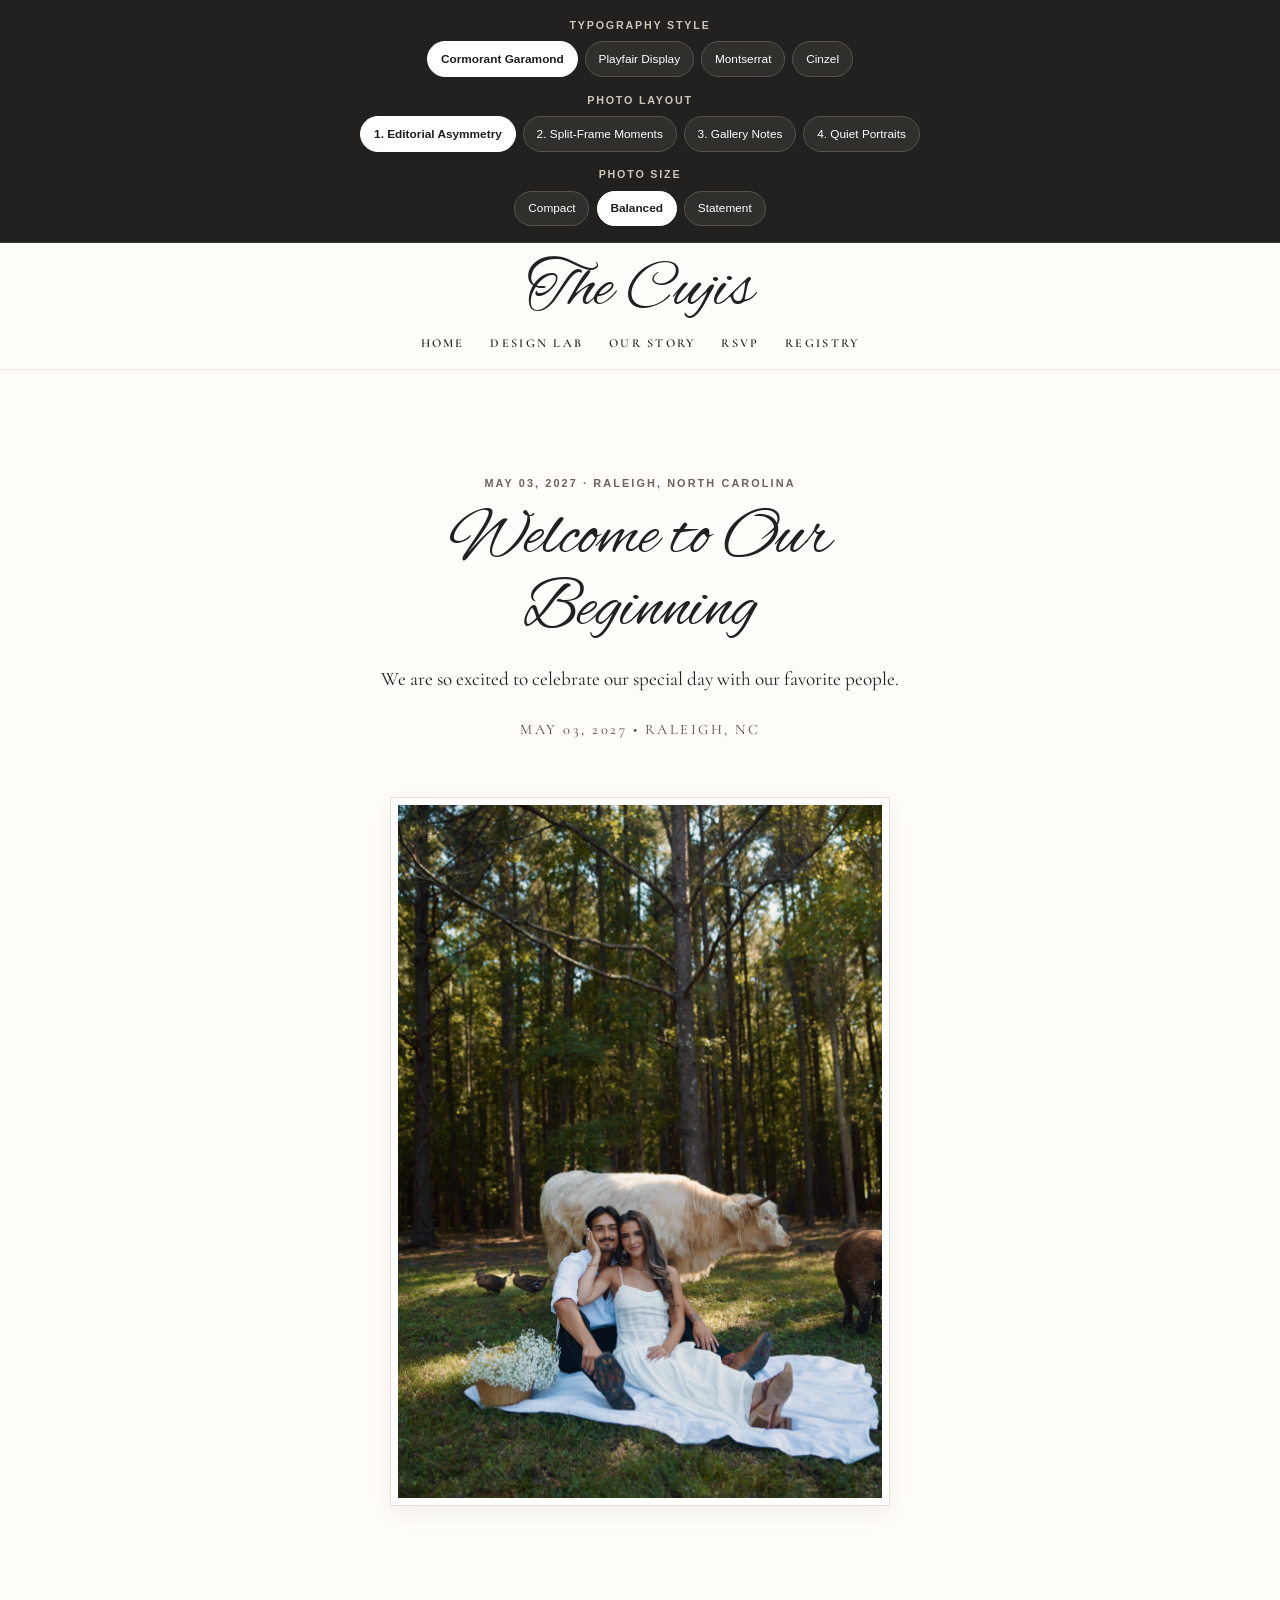
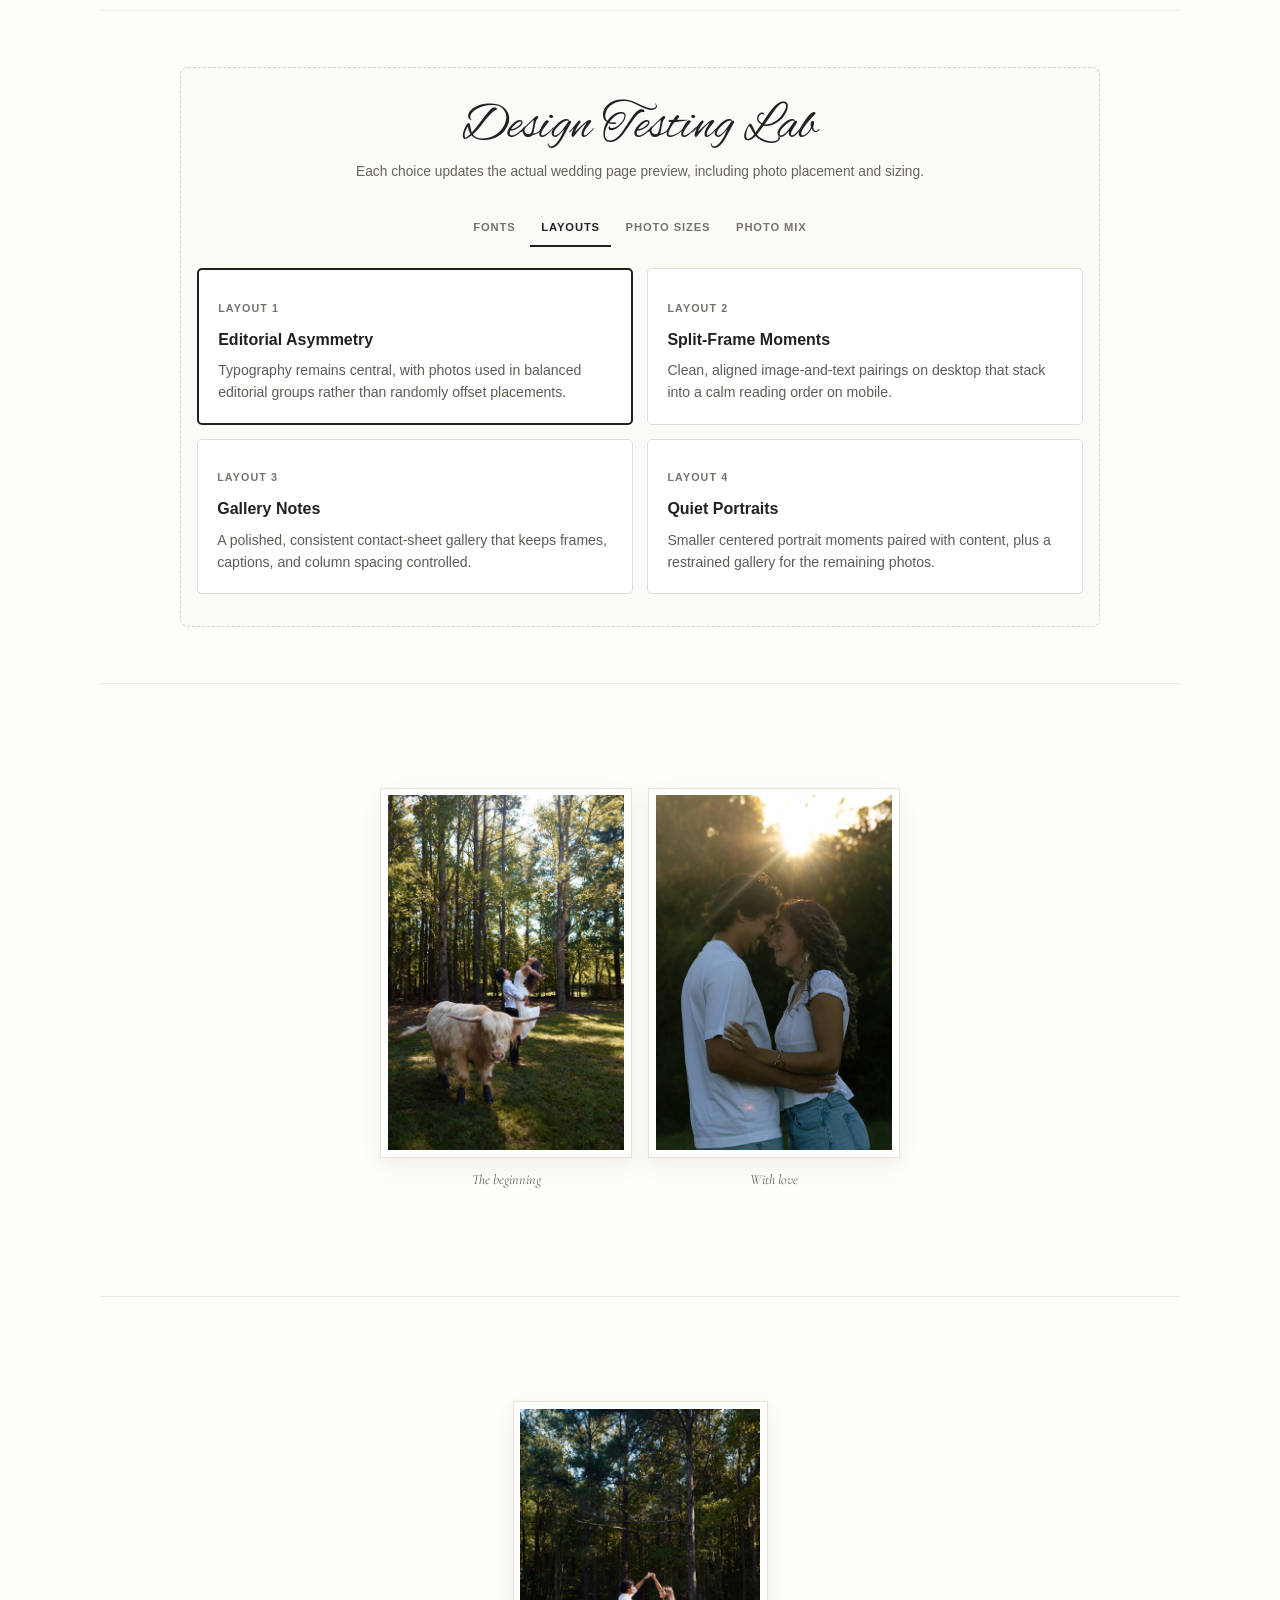
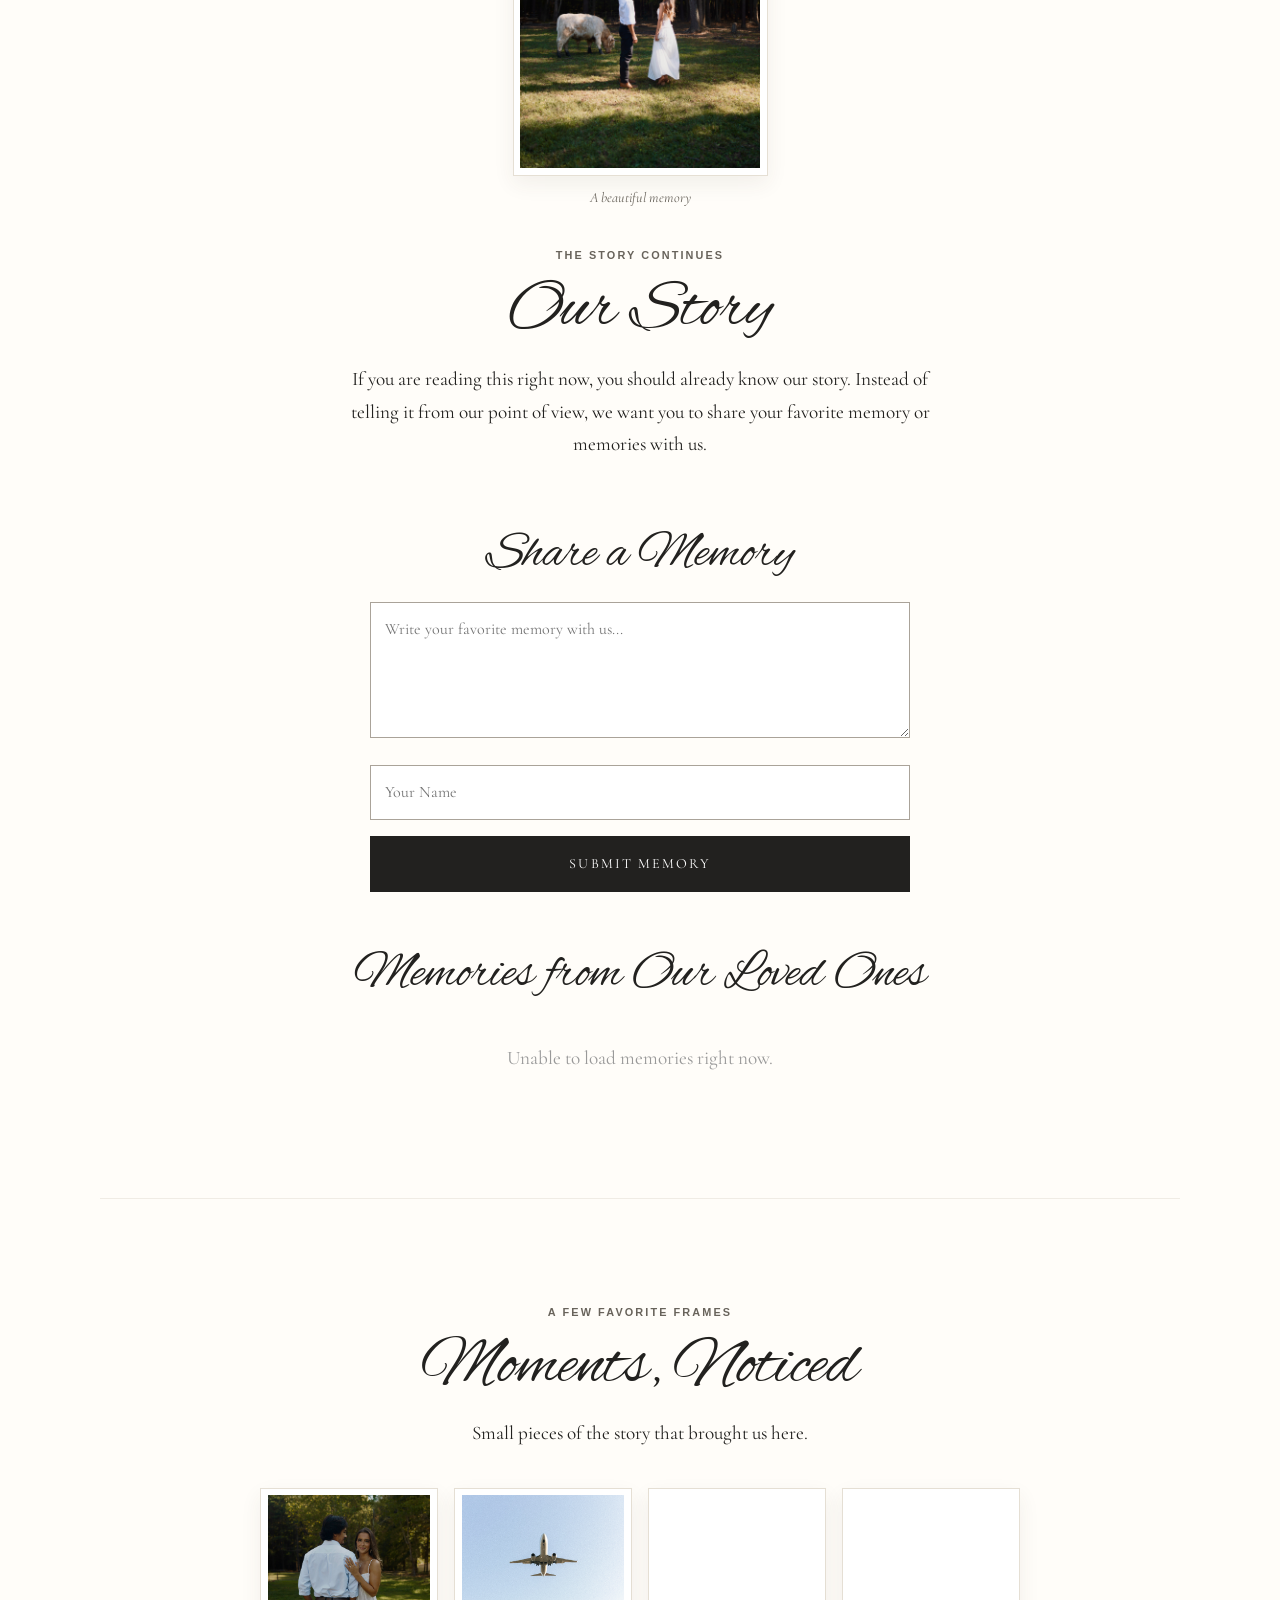
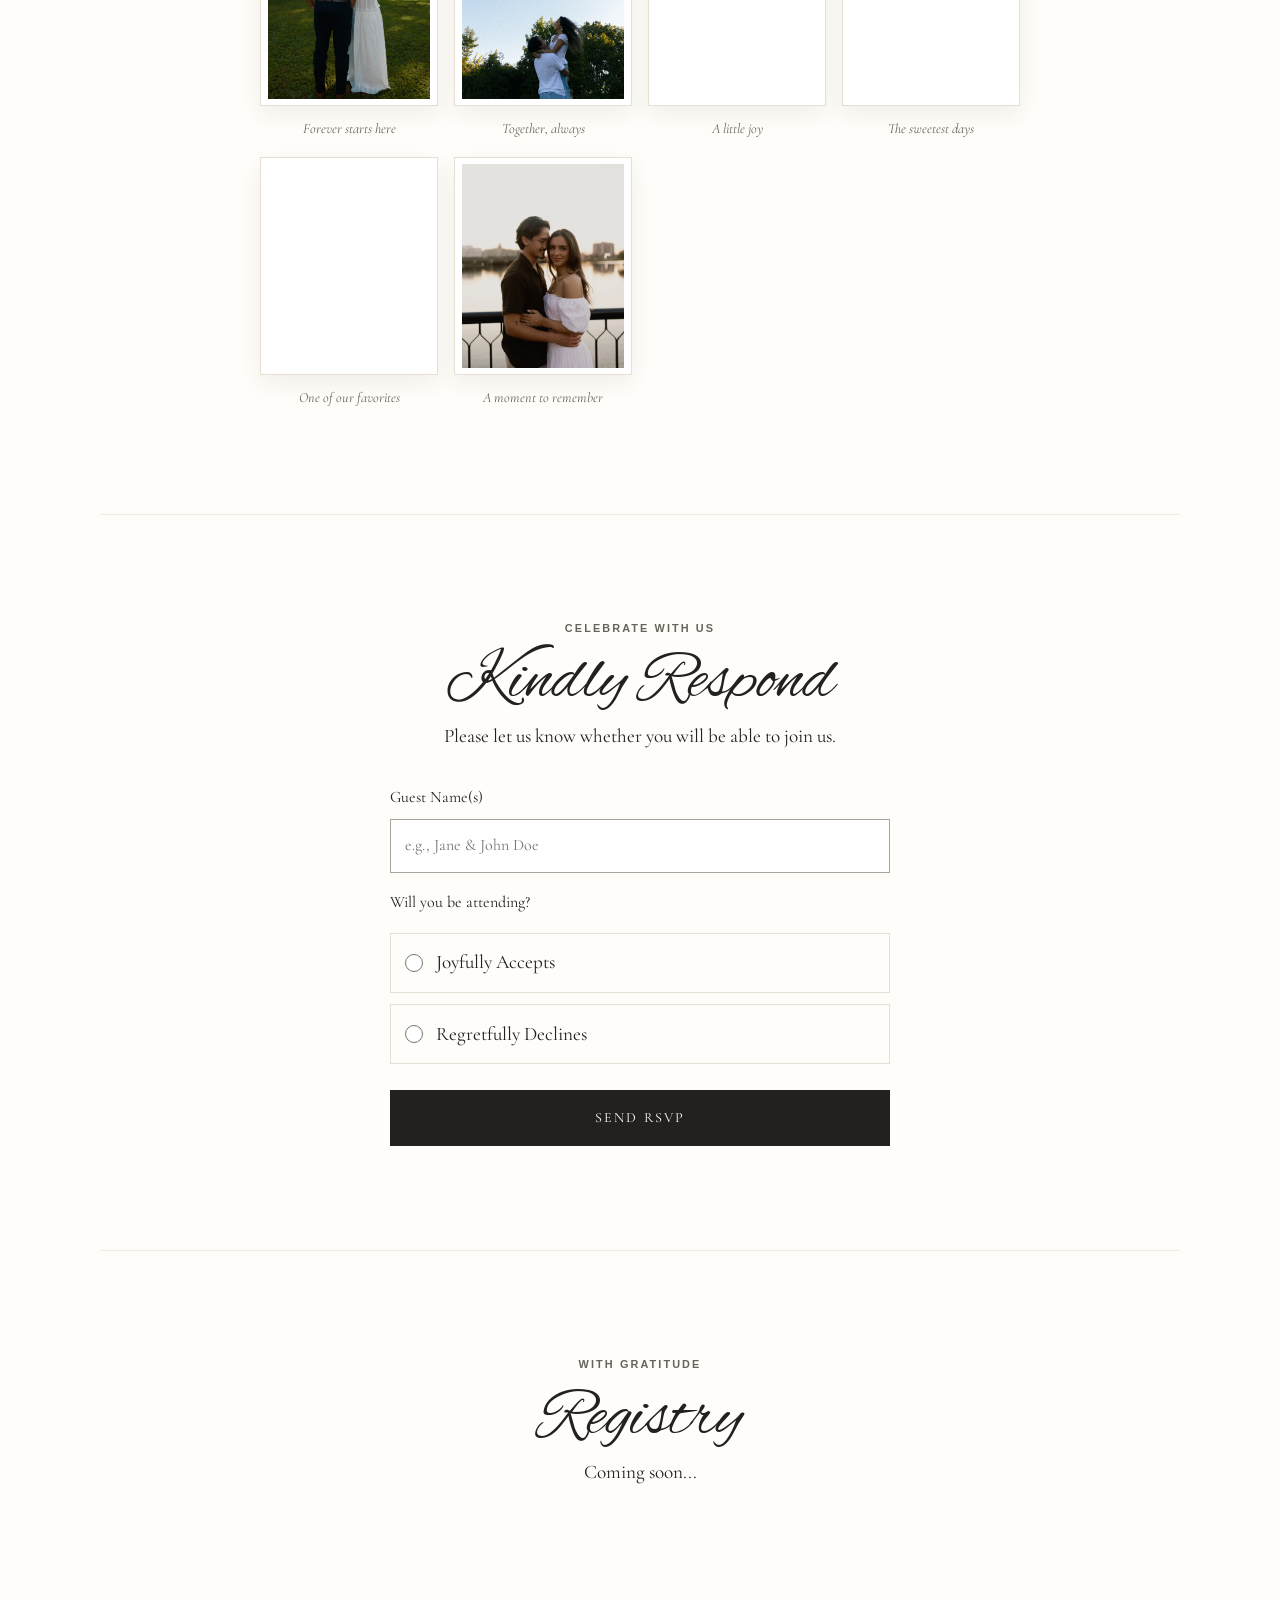
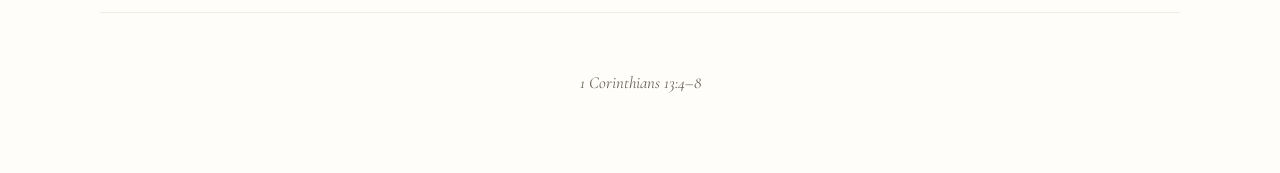
==== index.html @ 6bc88175 "Refactor styles and improve photo rendering logic Updated various CSS styles and HTML structure for " ====
<!DOCTYPE html>
<html lang="en">
<head>
    <meta charset="UTF-8">
    <meta name="viewport" content="width=device-width, initial-scale=1.0">
    <title>The Cujis | Our Wedding</title>

    <link rel="preconnect" href="https://fonts.googleapis.com">
    <link rel="preconnect" href="https://fonts.gstatic.com" crossorigin>
    <link href="https://fonts.googleapis.com/css2?family=Alex+Brush&family=Cinzel:wght@400;600&family=Cormorant+Garamond:ital,wght@0,300;0,400;0,600;1,400&family=Montserrat:wght@300;400;500&family=Playfair+Display:ital,wght@0,400;0,600;1,400&display=swap" rel="stylesheet">

    <style>
        /* =========================================
           RESET / GLOBAL VARIABLES
           ========================================= */
        *, *::before, *::after {
            box-sizing: border-box;
        }

        html {
            scroll-behavior: smooth;
            -webkit-text-size-adjust: 100%;
        }

        :root {
            --script-font: "Alex Brush", cursive;
            --body-font: "Cormorant Garamond", serif;
            --base-font-size: 1.2rem;
            --nav-letter-spacing: 2.3px;

            --paper: #fffdf9;
            --warm-white: #faf7f1;
            --ink: #22211f;
            --muted-ink: #68635b;
            --line: #e5dfd4;
            --soft-line: #f0ece5;

            /* Balanced photo size */
            --hero-width: 500px;
            --story-width: 255px;
            --interlude-width: 255px;
            --gallery-columns: 2;
        }

        body {
            margin: 0;
            color: var(--ink);
            background: var(--paper);
            font-family: var(--body-font);
            font-size: var(--base-font-size);
            line-height: 1.7;
            text-align: center;
            overflow-x: hidden;
            transition: font-family 0.2s ease;
        }

        img {
            display: block;
            max-width: 100%;
            height: auto;
        }

        button,
        input,
        textarea {
            font: inherit;
        }

        button {
            -webkit-tap-highlight-color: transparent;
        }

        h1, h2, h3 {
            margin: 0;
            color: var(--ink);
            font-family: var(--script-font);
            font-weight: 400;
            line-height: 1.06;
        }

        h1 {
            font-size: clamp(3.2rem, 10vw, 5.2rem);
        }

        h2 {
            font-size: clamp(2.8rem, 8vw, 4.25rem);
        }

        h3 {
            font-size: clamp(2.2rem, 6vw, 3.2rem);
        }

        p {
            margin: 0 0 1.2rem;
        }

        .eyebrow {
            margin-bottom: 0.65rem;
            color: var(--muted-ink);
            font-family: -apple-system, BlinkMacSystemFont, "Segoe UI", Roboto, sans-serif;
            font-size: 0.68rem;
            font-weight: 700;
            letter-spacing: 2.1px;
            text-transform: uppercase;
        }

        .date-highlight {
            margin-top: 1.35rem;
            color: #4d4942;
            font-size: 0.9rem;
            letter-spacing: 2.5px;
            text-transform: uppercase;
        }

        .site-shell {
            width: min(100%, 1120px);
            margin: 0 auto;
            padding: 0 1.25rem;
        }

        section {
            padding: 5rem 0;
            border-bottom: 1px solid var(--soft-line);
        }

        section.is-empty-section {
            display: none;
        }

        @media (min-width: 768px) {
            section {
                padding: 6.5rem 0;
            }
        }

        /* =========================================
           LIVE CONTROL BAR
           ========================================= */
        .preview-bar {
            padding: 1rem;
            color: #ffffff;
            background: #22211f;
            border-bottom: 1px solid #3a3833;
        }

        .preview-bar-row + .preview-bar-row {
            margin-top: 0.85rem;
        }

        .preview-bar-label {
            margin: 0 0 0.45rem;
            color: #cbc5bb;
            font-family: -apple-system, BlinkMacSystemFont, "Segoe UI", Roboto, sans-serif;
            font-size: 0.67rem;
            font-weight: 700;
            letter-spacing: 1.8px;
            text-transform: uppercase;
        }

        .switcher-buttons {
            display: flex;
            justify-content: center;
            flex-wrap: wrap;
            gap: 0.45rem;
        }

        .switcher-btn {
            padding: 0.42rem 0.8rem;
            color: #ffffff;
            background: #302f2b;
            border: 1px solid #57544e;
            border-radius: 999px;
            cursor: pointer;
            font-family: -apple-system, BlinkMacSystemFont, "Segoe UI", Roboto, sans-serif;
            font-size: 0.74rem;
            transition: background 0.2s ease, border-color 0.2s ease;
        }

        .switcher-btn:hover,
        .switcher-btn:focus-visible {
            background: #4c4841;
        }

        .switcher-btn.active {
            color: #1f1e1c;
            background: #ffffff;
            border-color: #ffffff;
            font-weight: 700;
        }

        /* =========================================
           HEADER / NAVIGATION
           ========================================= */
        header {
            position: sticky;
            top: 0;
            z-index: 20;
            padding: 0.85rem 1rem 0.75rem;
            background: rgba(255, 253, 249, 0.96);
            border-bottom: 1px solid var(--soft-line);
            backdrop-filter: blur(12px);
            -webkit-backdrop-filter: blur(12px);
        }

        header h1 {
            margin-bottom: 0.25rem;
            font-size: clamp(2.75rem, 7vw, 4.1rem);
        }

        nav {
            display: flex;
            justify-content: center;
            flex-wrap: wrap;
            gap: 0.25rem 1.1rem;
        }

        nav a {
            padding: 0.2rem 0.25rem;
            color: var(--ink);
            font-size: 0.76rem;
            font-weight: 600;
            letter-spacing: var(--nav-letter-spacing);
            text-decoration: none;
            text-transform: uppercase;
            transition: color 0.2s ease;
        }

        nav a:hover,
        nav a:focus-visible {
            color: #8b765a;
        }

        /* =========================================
           SHARED IMAGE STYLES
           ========================================= */
        .photo-slot.is-empty {
            display: none;
        }

        .photo-figure {
            margin: 0;
        }

        .photo-frame {
            padding: 0.42rem;
            background: #ffffff;
            border: 1px solid var(--line);
            box-shadow: 0 8px 20px rgba(66, 54, 36, 0.07);
        }

        /* Standalone images retain natural proportions. */
        .photo-frame img {
            width: 100%;
            height: auto;
        }

        .photo-caption {
            margin: 0.65rem 0 0;
            color: var(--muted-ink);
            font-size: 0.88rem;
            font-style: italic;
            text-align: center;
        }

        /* =========================================
           HOME
           ========================================= */
        .welcome-layout {
            display: grid;
            justify-items: center;
            gap: 2.25rem;
            max-width: 920px;
            margin: 0 auto;
        }

        .welcome-copy {
            max-width: 540px;
        }

        .welcome-copy h2 {
            margin-bottom: 1rem;
        }

        .home-photo-slot {
            width: min(100%, var(--hero-width));
        }

        /* =========================================
           PHOTO INTERLUDE
           ========================================= */
        .photo-interlude-grid {
            display: grid;
            grid-template-columns: repeat(2, minmax(0, 1fr));
            align-items: start;
            gap: 1rem;
            max-width: 620px;
            margin: 0 auto;
        }

        .interlude-photo-slot {
            width: min(100%, var(--interlude-width));
            justify-self: center;
        }

        /* =========================================
           OUR STORY
           ========================================= */
        .story-layout {
            display: grid;
            justify-items: center;
            align-items: center;
            gap: 2.25rem;
            max-width: 900px;
            margin: 0 auto;
        }

        .story-copy {
            max-width: 580px;
        }

        .story-copy h2 {
            margin-bottom: 1rem;
        }

        .story-photo-slot {
            width: min(100%, var(--story-width));
        }

        /* =========================================
           PHOTO JOURNEY / CONTACT SHEET
           ========================================= */
        .gallery-heading {
            max-width: 600px;
            margin: 0 auto 2.4rem;
        }

        .gallery-heading h2 {
            margin-bottom: 0.8rem;
        }

        .photo-journey-grid {
            display: grid;
            grid-template-columns: repeat(var(--gallery-columns), minmax(0, 1fr));
            align-items: start;
            gap: 1rem;
            max-width: 920px;
            margin: 0 auto;
        }

        .gallery-photo-slot {
            min-width: 0;
        }

        /*
            Controlled gallery framing:
            object-fit is used only inside this contact-sheet section.
        */
        .gallery-photo-slot .photo-frame img {
            width: 100%;
            aspect-ratio: 4 / 5;
            object-fit: cover;
            object-position: center;
        }

        @media (min-width: 700px) {
            :root {
                --gallery-columns: 3;
            }
        }

        @media (min-width: 1024px) {
            :root {
                --gallery-columns: 4;
            }
        }

        /* =========================================
           DESIGN LAB
           ========================================= */
        #test-lab {
            padding-top: 3.5rem;
            padding-bottom: 3.5rem;
        }

        .comparison-wrapper {
            max-width: 920px;
            margin: 0 auto;
            padding: 2rem 1rem;
            text-align: left;
            background: #fbfaf7;
            border: 1px dashed #d7d0c5;
            border-radius: 8px;
        }

        .comparison-wrapper h3,
        .comparison-subtitle {
            text-align: center;
        }

        .comparison-wrapper h3 {
            margin-bottom: 0.35rem;
        }

        .comparison-subtitle {
            margin-bottom: 1.65rem;
            color: var(--muted-ink);
            font-family: -apple-system, BlinkMacSystemFont, "Segoe UI", Roboto, sans-serif;
            font-size: 0.86rem;
        }

        .sampler-tabs {
            display: flex;
            justify-content: center;
            flex-wrap: wrap;
            gap: 0.2rem;
            margin-bottom: 1.35rem;
        }

        .sampler-tab-btn {
            padding: 0.5rem 0.7rem;
            color: #77726a;
            background: transparent;
            border: 0;
            border-bottom: 2px solid transparent;
            cursor: pointer;
            font-family: -apple-system, BlinkMacSystemFont, "Segoe UI", Roboto, sans-serif;
            font-size: 0.7rem;
            font-weight: 700;
            letter-spacing: 0.9px;
            text-transform: uppercase;
        }

        .sampler-tab-btn.active {
            color: var(--ink);
            border-bottom-color: var(--ink);
        }

        .sampler-panel {
            display: none;
        }

        .sampler-panel.active {
            display: block;
        }

        .preview-cards-grid {
            display: grid;
            grid-template-columns: 1fr;
            gap: 0.9rem;
        }

        @media (min-width: 650px) {
            .preview-cards-grid {
                grid-template-columns: repeat(2, 1fr);
            }
        }

        .preview-card {
            min-height: 145px;
            padding: 1.2rem;
            color: var(--ink);
            text-align: left;
            background: #ffffff;
            border: 1px solid #e3ded5;
            border-radius: 5px;
            cursor: pointer;
            transition: transform 0.2s ease, border-color 0.2s ease;
        }

        .preview-card:hover,
        .preview-card:focus-visible {
            border-color: #91816b;
            transform: translateY(-2px);
        }

        .preview-card.selected-card {
            border: 2px solid var(--ink);
        }

        .preview-card-badge {
            display: inline-block;
            margin-bottom: 0.55rem;
            color: #77716a;
            font-family: -apple-system, BlinkMacSystemFont, "Segoe UI", Roboto, sans-serif;
            font-size: 0.67rem;
            font-weight: 700;
            letter-spacing: 1.1px;
            text-transform: uppercase;
        }

        .preview-card h4 {
            margin: 0 0 0.45rem;
            color: var(--ink);
            font-family: -apple-system, BlinkMacSystemFont, "Segoe UI", Roboto, sans-serif;
            font-size: 1rem;
        }

        .preview-card p {
            margin: 0;
            color: #5f5b55;
            font-family: -apple-system, BlinkMacSystemFont, "Segoe UI", Roboto, sans-serif;
            font-size: 0.88rem;
            line-height: 1.55;
        }

        /* =========================================
           PHOTO MIX CONTROLS
           ========================================= */
        .photo-mix-intro {
            max-width: 680px;
            margin: 0 auto 1.25rem;
            color: #5f5b55;
            text-align: center;
            font-family: -apple-system, BlinkMacSystemFont, "Segoe UI", Roboto, sans-serif;
            font-size: 0.88rem;
        }

        .photo-mix-controls {
            display: flex;
            justify-content: center;
            flex-wrap: wrap;
            gap: 0.65rem;
            margin-bottom: 1rem;
        }

        .photo-mix-btn {
            padding: 0.6rem 0.85rem;
            color: var(--ink);
            background: #ffffff;
            border: 1px solid #bdb5a8;
            border-radius: 2px;
            cursor: pointer;
            font-family: -apple-system, BlinkMacSystemFont, "Segoe UI", Roboto, sans-serif;
            font-size: 0.74rem;
            font-weight: 700;
            letter-spacing: 0.8px;
            text-transform: uppercase;
            transition: background 0.2s ease, border-color 0.2s ease;
        }

        .photo-mix-btn:hover,
        .photo-mix-btn:focus-visible {
            background: #f5f0e8;
            border-color: var(--ink);
        }

        .photo-mix-btn.active {
            color: #ffffff;
            background: var(--ink);
            border-color: var(--ink);
        }

        .photo-mix-status {
            max-width: 700px;
            margin: 0 auto;
            color: var(--muted-ink);
            text-align: center;
            font-family: -apple-system, BlinkMacSystemFont, "Segoe UI", Roboto, sans-serif;
            font-size: 0.82rem;
        }

        /* =========================================
           LAYOUT 1: EDITORIAL ASYMMETRY
           ========================================= */
        body[data-layout="editorial"] .welcome-layout {
            max-width: 720px;
        }

        body[data-layout="editorial"] .photo-interlude-grid {
            max-width: 520px;
        }

        body[data-layout="editorial"] .story-layout {
            max-width: 680px;
        }

        body[data-layout="editorial"] .photo-journey-grid {
            max-width: 760px;
        }

        /* =========================================
           LAYOUT 2: SPLIT-FRAME MOMENTS
           ========================================= */
        @media (min-width: 760px) {
            body[data-layout="split"] .welcome-layout {
                grid-template-columns: minmax(0, 1.1fr) minmax(240px, 0.9fr);
                justify-items: stretch;
                text-align: left;
            }

            body[data-layout="split"] .welcome-copy {
                align-self: center;
                justify-self: end;
            }

            body[data-layout="split"] .home-photo-slot {
                align-self: center;
                justify-self: start;
            }

            body[data-layout="split"] .story-layout {
                grid-template-columns: minmax(220px, 0.8fr) minmax(0, 1.2fr);
                justify-items: stretch;
                text-align: left;
            }

            body[data-layout="split"] .story-photo-slot {
                align-self: center;
                justify-self: end;
            }

            body[data-layout="split"] .story-copy {
                align-self: center;
                justify-self: start;
            }
        }

        body[data-layout="split"] .photo-interlude-grid {
            max-width: 720px;
        }

        body[data-layout="split"] .photo-journey-grid {
            max-width: 980px;
        }

        /* =========================================
           LAYOUT 3: GALLERY NOTES
           ========================================= */
        body[data-layout="gallery"] .photo-frame {
            box-shadow: none;
        }

        body[data-layout="gallery"] .photo-interlude-grid {
            max-width: 680px;
        }

        body[data-layout="gallery"] .photo-journey-grid {
            max-width: 1000px;
        }

        /* =========================================
           LAYOUT 4: QUIET PORTRAITS
           ========================================= */
        body[data-layout="quiet"] .home-photo-slot {
            width: min(100%, calc(var(--hero-width) * 0.75));
        }

        body[data-layout="quiet"] .story-photo-slot {
            width: min(100%, calc(var(--story-width) * 0.82));
        }

        body[data-layout="quiet"] .photo-frame {
            box-shadow: none;
        }

        body[data-layout="quiet"] .photo-interlude-grid {
            max-width: 430px;
        }

        body[data-layout="quiet"] .photo-journey-grid {
            max-width: 680px;
        }

        /* =========================================
           PHOTO SIZE OPTIONS
           ========================================= */
        body[data-photo-size="compact"] {
            --hero-width: 410px;
            --story-width: 190px;
            --interlude-width: 190px;
        }

        body[data-photo-size="balanced"] {
            --hero-width: 500px;
            --story-width: 255px;
            --interlude-width: 255px;
        }

        body[data-photo-size="statement"] {
            --hero-width: 520px;
            --story-width: 285px;
            --interlude-width: 285px;
        }

        /* =========================================
           MEMORY WALL / FORMS / RSVP
           ========================================= */
        .submit-memory {
            max-width: 540px;
            margin: 3rem auto 0;
            text-align: left;
        }

        .submit-memory h3 {
            margin-bottom: 1.2rem;
            text-align: center;
        }

        .submit-memory textarea,
        .submit-memory input,
        #rsvp-form input[type="text"] {
            width: 100%;
            padding: 0.8rem 0.9rem;
            margin-bottom: 1rem;
            color: var(--ink);
            background: #ffffff;
            border: 1px solid #aaa399;
            border-radius: 0;
            font-family: var(--body-font);
            font-size: 1rem;
        }

        .submit-memory textarea {
            min-height: 125px;
            resize: vertical;
        }

        .submit-memory textarea:focus,
        .submit-memory input:focus,
        #rsvp-form input[type="text"]:focus {
            outline: 2px solid #74634c;
            outline-offset: 2px;
        }

        .sleek-btn {
            width: 100%;
            padding: 0.95rem 1.25rem;
            color: #ffffff;
            background: var(--ink);
            border: 1px solid var(--ink);
            cursor: pointer;
            font-family: var(--body-font);
            font-size: 0.88rem;
            letter-spacing: 2.1px;
            text-transform: uppercase;
            transition: background 0.2s ease, transform 0.15s ease;
        }

        .sleek-btn:hover,
        .sleek-btn:focus-visible {
            background: #4a4640;
        }

        .sleek-btn:active {
            transform: scale(0.99);
        }

        .sleek-btn:disabled {
            cursor: not-allowed;
            background: #8d877d;
            border-color: #8d877d;
        }

        .status-msg {
            margin-top: 0.8rem;
            text-align: center;
        }

        .success {
            color: #276f3a;
        }

        .error {
            color: #a42929;
        }

        .memory-wall {
            max-width: 700px;
            margin: 2.5rem auto 0;
            text-align: left;
        }

        .memory-card {
            padding: 1.5rem;
            margin-bottom: 1rem;
            background: #ffffff;
            border: 1px solid var(--soft-line);
            box-shadow: 0 6px 18px rgba(67, 55, 37, 0.04);
        }

        .memory-card p {
            margin: 0;
            font-size: 1.1rem;
            font-style: italic;
        }

        .memory-author {
            margin-top: 0.8rem;
            color: #57524a;
            font-size: 0.78rem;
            letter-spacing: 1.5px;
            text-transform: uppercase;
        }

        .section-intro {
            max-width: 600px;
            margin: 0 auto;
        }

        .form-label {
            display: block;
            margin-bottom: 0.45rem;
            font-size: 1rem;
        }

        .radio-group {
            display: grid;
            gap: 0.7rem;
            margin: 1rem 0 1.6rem;
        }

        .radio-label {
            display: flex;
            align-items: center;
            gap: 0.8rem;
            padding: 0.8rem 0.9rem;
            cursor: pointer;
            border: 1px solid var(--line);
            transition: background 0.2s ease, border-color 0.2s ease;
        }

        .radio-label:has(input:checked) {
            background: #faf7f1;
            border-color: var(--ink);
        }

        .radio-label input[type="radio"] {
            width: 18px;
            height: 18px;
            margin: 0;
            accent-color: var(--ink);
        }

        #rsvp-form {
            max-width: 500px;
            margin: 2rem auto 0;
            text-align: left;
        }

        footer {
            padding: 3.5rem 1.25rem;
            color: var(--muted-ink);
            font-size: 1.05rem;
            font-style: italic;
        }
    </style>
</head>

<body data-layout="editorial" data-photo-size="balanced">

    <!-- =========================================
         LIVE DESIGN CONTROLS
         ========================================= -->
    <div class="preview-bar">
        <div class="preview-bar-row">
            <p class="preview-bar-label">Typography Style</p>
            <div class="switcher-buttons">
                <button type="button" class="switcher-btn active" id="btn-font-cormorant" onclick="switchFont('cormorant')">Cormorant Garamond</button>
                <button type="button" class="switcher-btn" id="btn-font-playfair" onclick="switchFont('playfair')">Playfair Display</button>
                <button type="button" class="switcher-btn" id="btn-font-montserrat" onclick="switchFont('montserrat')">Montserrat</button>
                <button type="button" class="switcher-btn" id="btn-font-cinzel" onclick="switchFont('cinzel')">Cinzel</button>
            </div>
        </div>

        <div class="preview-bar-row">
            <p class="preview-bar-label">Photo Layout</p>
            <div class="switcher-buttons">
                <button type="button" class="switcher-btn active" id="btn-layout-editorial" onclick="switchLayout('editorial')">1. Editorial Asymmetry</button>
                <button type="button" class="switcher-btn" id="btn-layout-split" onclick="switchLayout('split')">2. Split-Frame Moments</button>
                <button type="button" class="switcher-btn" id="btn-layout-gallery" onclick="switchLayout('gallery')">3. Gallery Notes</button>
                <button type="button" class="switcher-btn" id="btn-layout-quiet" onclick="switchLayout('quiet')">4. Quiet Portraits</button>
            </div>
        </div>

        <div class="preview-bar-row">
            <p class="preview-bar-label">Photo Size</p>
            <div class="switcher-buttons">
                <button type="button" class="switcher-btn" id="btn-size-compact" onclick="switchPhotoSize('compact')">Compact</button>
                <button type="button" class="switcher-btn active" id="btn-size-balanced" onclick="switchPhotoSize('balanced')">Balanced</button>
                <button type="button" class="switcher-btn" id="btn-size-statement" onclick="switchPhotoSize('statement')">Statement</button>
            </div>
        </div>
    </div>

    <header>
        <h1>The Cujis</h1>

        <nav aria-label="Primary navigation">
            <a href="#home">Home</a>
            <a href="#test-lab">Design Lab</a>
            <a href="#our-story">Our Story</a>
            <a href="#rsvp">RSVP</a>
            <a href="#registry">Registry</a>
        </nav>
    </header>

    <main class="site-shell">

        <!-- =========================================
             HOME
             Dynamic photo slot: first selected photo
             ========================================= -->
        <section id="home">
            <div class="welcome-layout">
                <div class="welcome-copy">
                    <p class="eyebrow">May 03, 2027 · Raleigh, North Carolina</p>
                    <h2>Welcome to Our Beginning</h2>
                    <p>We are so excited to celebrate our special day with our favorite people.</p>
                    <p class="date-highlight">May 03, 2027 • Raleigh, NC</p>
                </div>

                <div id="home-photo-slot" class="photo-slot home-photo-slot"></div>
            </div>
        </section>

        <!-- =========================================
             DESIGN LAB
             ========================================= -->
        <section id="test-lab">
            <div class="comparison-wrapper">
                <h3>Design Testing Lab</h3>

                <p class="comparison-subtitle">
                    Each choice updates the actual wedding page preview, including photo placement and sizing.
                </p>

                <div class="sampler-tabs" role="tablist" aria-label="Design Lab options">
                    <button type="button" class="sampler-tab-btn" id="tab-btn-fonts" onclick="openSamplerTab('fonts')">Fonts</button>
                    <button type="button" class="sampler-tab-btn active" id="tab-btn-layouts" onclick="openSamplerTab('layouts')">Layouts</button>
                    <button type="button" class="sampler-tab-btn" id="tab-btn-sizes" onclick="openSamplerTab('sizes')">Photo Sizes</button>
                    <button type="button" class="sampler-tab-btn" id="tab-btn-photo-mix" onclick="openSamplerTab('photo-mix')">Photo Mix</button>
                </div>

                <!-- FONT OPTIONS -->
                <div id="panel-fonts" class="sampler-panel">
                    <div class="preview-cards-grid">
                        <button type="button" class="preview-card selected-card" id="card-cormorant" onclick="switchFont('cormorant')">
                            <span class="preview-card-badge">Option 1 · Editorial Serif</span>
                            <h4 style="font-family: 'Cormorant Garamond', serif; font-size: 1.3rem;">Cormorant Garamond</h4>
                            <p style="font-family: 'Cormorant Garamond', serif; font-size: 1.12rem;">“We are so excited to celebrate our special day with our favorite people.”</p>
                        </button>

                        <button type="button" class="preview-card" id="card-playfair" onclick="switchFont('playfair')">
                            <span class="preview-card-badge">Option 2 · Stately Serif</span>
                            <h4 style="font-family: 'Playfair Display', serif; font-size: 1.15rem;">Playfair Display</h4>
                            <p style="font-family: 'Playfair Display', serif; font-size: 1rem;">“We are so excited to celebrate our special day with our favorite people.”</p>
                        </button>

                        <button type="button" class="preview-card" id="card-montserrat" onclick="switchFont('montserrat')">
                            <span class="preview-card-badge">Option 3 · Modern Minimal</span>
                            <h4 style="font-family: 'Montserrat', sans-serif;">Montserrat</h4>
                            <p style="font-family: 'Montserrat', sans-serif; font-size: 0.88rem; font-weight: 300;">“We are so excited to celebrate our special day with our favorite people.”</p>
                        </button>

                        <button type="button" class="preview-card" id="card-cinzel" onclick="switchFont('cinzel')">
                            <span class="preview-card-badge">Option 4 · Formal Inscription</span>
                            <h4 style="font-family: 'Cinzel', serif;">Cinzel</h4>
                            <p style="font-family: 'Cinzel', serif; font-size: 0.88rem;">“We are so excited to celebrate our special day with our favorite people.”</p>
                        </button>
                    </div>
                </div>

                <!-- LAYOUT OPTIONS -->
                <div id="panel-layouts" class="sampler-panel active">
                    <div class="preview-cards-grid">
                        <button type="button" class="preview-card selected-card" id="card-layout-editorial" onclick="switchLayout('editorial')">
                            <span class="preview-card-badge">Layout 1</span>
                            <h4>Editorial Asymmetry</h4>
                            <p>Typography remains central, with photos used in balanced editorial groups rather than randomly offset placements.</p>
                        </button>

                        <button type="button" class="preview-card" id="card-layout-split" onclick="switchLayout('split')">
                            <span class="preview-card-badge">Layout 2</span>
                            <h4>Split-Frame Moments</h4>
                            <p>Clean, aligned image-and-text pairings on desktop that stack into a calm reading order on mobile.</p>
                        </button>

                        <button type="button" class="preview-card" id="card-layout-gallery" onclick="switchLayout('gallery')">
                            <span class="preview-card-badge">Layout 3</span>
                            <h4>Gallery Notes</h4>
                            <p>A polished, consistent contact-sheet gallery that keeps frames, captions, and column spacing controlled.</p>
                        </button>

                        <button type="button" class="preview-card" id="card-layout-quiet" onclick="switchLayout('quiet')">
                            <span class="preview-card-badge">Layout 4</span>
                            <h4>Quiet Portraits</h4>
                            <p>Smaller centered portrait moments paired with content, plus a restrained gallery for the remaining photos.</p>
                        </button>
                    </div>
                </div>

                <!-- PHOTO SIZE OPTIONS -->
                <div id="panel-sizes" class="sampler-panel">
                    <div class="preview-cards-grid">
                        <button type="button" class="preview-card" id="card-size-compact" onclick="switchPhotoSize('compact')">
                            <span class="preview-card-badge">Option 1</span>
                            <h4>Compact</h4>
                            <p>The most restrained image treatment for a minimal, typography-led wedding website.</p>
                        </button>

                        <button type="button" class="preview-card selected-card" id="card-size-balanced" onclick="switchPhotoSize('balanced')">
                            <span class="preview-card-badge">Option 2 · Recommended</span>
                            <h4>Balanced</h4>
                            <p>A refined middle ground where images remain meaningful without overpowering the page.</p>
                        </button>

                        <button type="button" class="preview-card" id="card-size-statement" onclick="switchPhotoSize('statement')">
                            <span class="preview-card-badge">Option 3</span>
                            <h4>Statement</h4>
                            <p>A larger but still controlled image treatment for couples who want photography to have more presence.</p>
                        </button>
                    </div>
                </div>

                <!-- PHOTO MIX OPTIONS -->
                <div id="panel-photo-mix" class="sampler-panel">
                    <p class="photo-mix-intro">
                        The selected images appear across Home, the interlude, Our Story, and the curated photo journey. In 20-photo mode, the additional photographs remain in the gallery rather than being forced into unrelated sections.
                    </p>

                    <div class="photo-mix-controls">
                        <button type="button" class="photo-mix-btn active" id="btn-show-10" onclick="setPhotoMixCount(10)" aria-pressed="true">
                            Show 10 Photos
                        </button>

                        <button type="button" class="photo-mix-btn" id="btn-show-20" onclick="setPhotoMixCount(20)" aria-pressed="false">
                            Show All 20
                        </button>

                        <button type="button" class="photo-mix-btn" onclick="renderPagePhotoPreview()">
                            Shuffle Photos
                        </button>
                    </div>

                    <p id="photo-mix-status" class="photo-mix-status" aria-live="polite"></p>
                </div>
            </div>
        </section>

        <!-- =========================================
             PHOTO INTERLUDE
             Dynamic photos 2 and 3
             ========================================= -->
        <section id="photo-interlude">
            <div class="photo-interlude-grid">
                <div id="interlude-photo-slot-1" class="photo-slot interlude-photo-slot"></div>
                <div id="interlude-photo-slot-2" class="photo-slot interlude-photo-slot"></div>
            </div>
        </section>

        <!-- =========================================
             OUR STORY
             Dynamic photo 4 paired with story text
             ========================================= -->
        <section id="our-story">
            <div class="story-layout">
                <div id="story-photo-slot" class="photo-slot story-photo-slot"></div>

                <div class="story-copy">
                    <p class="eyebrow">The Story Continues</p>
                    <h2>Our Story</h2>
                    <p>
                        If you are reading this right now, you should already know our story.
                        Instead of telling it from our point of view, we want you to share your
                        favorite memory or memories with us.
                    </p>
                </div>
            </div>

            <div class="submit-memory">
                <h3>Share a Memory</h3>

                <textarea id="memory-text" rows="4" placeholder="Write your favorite memory with us..." aria-label="Your favorite memory"></textarea>

                <input type="text" id="memory-name" placeholder="Your Name" aria-label="Your name">

                <button id="submit-memory-btn" type="button" onclick="submitMemory()" class="sleek-btn">
                    Submit Memory
                </button>

                <p id="memory-status" class="status-msg" aria-live="polite"></p>
            </div>

            <h3 style="margin: 3.5rem 0 1.4rem;">Memories from Our Loved Ones</h3>
            <div id="memories-container" class="memory-wall" aria-live="polite"></div>
        </section>

        <!-- =========================================
             PHOTO JOURNEY
             Dynamic photos 5 through 20
             ========================================= -->
        <section id="photo-journey">
            <div class="gallery-heading">
                <p class="eyebrow">A Few Favorite Frames</p>
                <h2>Moments, Noticed</h2>
                <p>Small pieces of the story that brought us here.</p>
            </div>

            <div id="photo-journey-grid" class="photo-journey-grid"></div>
        </section>

        <!-- =========================================
             RSVP
             ========================================= -->
        <section id="rsvp">
            <div class="section-intro">
                <p class="eyebrow">Celebrate With Us</p>
                <h2>Kindly Respond</h2>
                <p>Please let us know whether you will be able to join us.</p>
            </div>

            <form id="rsvp-form">
                <label class="form-label" for="guest-name">Guest Name(s)</label>
                <input type="text" id="guest-name" placeholder="e.g., Jane & John Doe" required>

                <span class="form-label">Will you be attending?</span>

                <div class="radio-group">
                    <label class="radio-label">
                        <input type="radio" name="attending" value="yes" required>
                        <span>Joyfully Accepts</span>
                    </label>

                    <label class="radio-label">
                        <input type="radio" name="attending" value="no" required>
                        <span>Regretfully Declines</span>
                    </label>
                </div>

                <button type="submit" class="sleek-btn">Send RSVP</button>
            </form>
        </section>

        <!-- =========================================
             REGISTRY
             ========================================= -->
        <section id="registry">
            <div class="section-intro">
                <p class="eyebrow">With Gratitude</p>
                <h2>Registry</h2>
                <p>Coming soon...</p>
            </div>
        </section>
    </main>

    <footer>
        <p>1 Corinthians 13:4–8</p>
    </footer>

    <script>
        /* =========================================
           FONT SWITCHING
           ========================================= */
        const fontConfig = {
            cormorant: {
                family: "'Cormorant Garamond', serif",
                size: "1.2rem",
                spacing: "2.3px"
            },
            playfair: {
                family: "'Playfair Display', serif",
                size: "1.08rem",
                spacing: "2px"
            },
            montserrat: {
                family: "'Montserrat', sans-serif",
                size: "0.98rem",
                spacing: "1.8px"
            },
            cinzel: {
                family: "'Cinzel', serif",
                size: "1.02rem",
                spacing: "1.8px"
            }
        };

        function switchFont(fontKey) {
            const selectedFont = fontConfig[fontKey];

            if (!selectedFont) return;

            document.documentElement.style.setProperty("--body-font", selectedFont.family);
            document.documentElement.style.setProperty("--base-font-size", selectedFont.size);
            document.documentElement.style.setProperty("--nav-letter-spacing", selectedFont.spacing);

            document.querySelectorAll('[id^="btn-font-"]').forEach(button => {
                button.classList.remove("active");
            });

            document.querySelectorAll(
                "#card-cormorant, #card-playfair, #card-montserrat, #card-cinzel"
            ).forEach(card => {
                card.classList.remove("selected-card");
            });

            const activeButton = document.getElementById(`btn-font-${fontKey}`);
            const activeCard = document.getElementById(`card-${fontKey}`);

            if (activeButton) activeButton.classList.add("active");
            if (activeCard) activeCard.classList.add("selected-card");
        }

        /* =========================================
           LAYOUT SWITCHING
           ========================================= */
        function switchLayout(layoutKey) {
            document.body.setAttribute("data-layout", layoutKey);

            document.querySelectorAll('[id^="btn-layout-"]').forEach(button => {
                button.classList.remove("active");
            });

            document.querySelectorAll('[id^="card-layout-"]').forEach(card => {
                card.classList.remove("selected-card");
            });

            const activeButton = document.getElementById(`btn-layout-${layoutKey}`);
            const activeCard = document.getElementById(`card-layout-${layoutKey}`);

            if (activeButton) activeButton.classList.add("active");
            if (activeCard) activeCard.classList.add("selected-card");
        }

        /* =========================================
           PHOTO SIZE SWITCHING
           ========================================= */
        function switchPhotoSize(sizeKey) {
            document.body.setAttribute("data-photo-size", sizeKey);

            document.querySelectorAll('[id^="btn-size-"]').forEach(button => {
                button.classList.remove("active");
            });

            document.querySelectorAll('[id^="card-size-"]').forEach(card => {
                card.classList.remove("selected-card");
            });

            const activeButton = document.getElementById(`btn-size-${sizeKey}`);
            const activeCard = document.getElementById(`card-size-${sizeKey}`);

            if (activeButton) activeButton.classList.add("active");
            if (activeCard) activeCard.classList.add("selected-card");
        }

        /* =========================================
           DESIGN LAB TABS
           ========================================= */
        function openSamplerTab(tabName) {
            document.querySelectorAll(".sampler-tab-btn").forEach(button => {
                button.classList.remove("active");
            });

            document.querySelectorAll(".sampler-panel").forEach(panel => {
                panel.classList.remove("active");
            });

            const activeTab = document.getElementById(`tab-btn-${tabName}`);
            const activePanel = document.getElementById(`panel-${tabName}`);

            if (activeTab) activeTab.classList.add("active");
            if (activePanel) activePanel.classList.add("active");
        }

        /* =========================================
           DYNAMIC IMAGE RENDERING
           ========================================= */
        const uploadedPhotoSources = Array.from(
            { length: 20 },
            (_, index) => `images/${index + 1}.JPEG`
        );

        const photoCaptions = [
            "A favorite moment",
            "The beginning",
            "With love",
            "A beautiful memory",
            "Forever starts here",
            "Together, always",
            "A little joy",
            "The sweetest days",
            "One of our favorites",
            "A moment to remember"
        ];

        let selectedPhotoCount = 10;

        /* Fisher-Yates shuffle */
        function shuffleArray(items) {
            const shuffled = [...items];

            for (let index = shuffled.length - 1; index > 0; index--) {
                const randomIndex = Math.floor(Math.random() * (index + 1));

                [shuffled[index], shuffled[randomIndex]] = [
                    shuffled[randomIndex],
                    shuffled[index]
                ];
            }

            return shuffled;
        }

        function setPhotoMixCount(count) {
            selectedPhotoCount = count;

            const showTenButton = document.getElementById("btn-show-10");
            const showTwentyButton = document.getElementById("btn-show-20");

            showTenButton.classList.toggle("active", count === 10);
            showTwentyButton.classList.toggle("active", count === 20);

            showTenButton.setAttribute("aria-pressed", count === 10 ? "true" : "false");
            showTwentyButton.setAttribute("aria-pressed", count === 20 ? "true" : "false");

            renderPagePhotoPreview();
        }

        function createPhotoFigure(source, position, isHomePhoto = false, isGalleryPhoto = false) {
            const figure = document.createElement("figure");
            figure.className = "photo-figure";

            const frame = document.createElement("div");
            frame.className = "photo-frame";

            const image = document.createElement("img");
            image.src = source;
            image.alt = `Wedding photo ${position + 1}`;
            image.decoding = "async";

            if (isHomePhoto) {
                image.loading = "eager";
                image.fetchPriority = "high";
            } else {
                image.loading = "lazy";
            }

            const caption = document.createElement("figcaption");
            caption.className = "photo-caption";
            caption.textContent = photoCaptions[position % photoCaptions.length];

            frame.appendChild(image);
            figure.appendChild(frame);

            if (!isHomePhoto || isGalleryPhoto) {
                figure.appendChild(caption);
            }

            return figure;
        }

        function clearPhotoSlot(slotId) {
            const slot = document.getElementById(slotId);

            if (!slot) return;

            slot.innerHTML = "";
            slot.classList.add("is-empty");
        }

        function fillPhotoSlot(slotId, source, position, isHomePhoto = false) {
            const slot = document.getElementById(slotId);

            if (!slot || !source) return;

            slot.innerHTML = "";
            slot.appendChild(createPhotoFigure(source, position, isHomePhoto));
            slot.classList.remove("is-empty");
        }

        function updateSectionVisibility() {
            const interludeSection = document.getElementById("photo-interlude");
            const journeySection = document.getElementById("photo-journey");

            const interludeHasPhotos = document.querySelectorAll(
                "#photo-interlude .photo-slot:not(.is-empty)"
            ).length > 0;

            const journeyHasPhotos = document.querySelectorAll(
                "#photo-journey-grid .gallery-photo-slot"
            ).length > 0;

            interludeSection.classList.toggle("is-empty-section", !interludeHasPhotos);
            journeySection.classList.toggle("is-empty-section", !journeyHasPhotos);
        }

        function renderPagePhotoPreview() {
            const randomizedPhotos = shuffleArray(uploadedPhotoSources);
            const selectedPhotos = randomizedPhotos.slice(0, selectedPhotoCount);

            /*
                The first four selected images are intentionally paired
                with existing page content:
                1. Home
                2-3. Photo interlude
                4. Our Story

                The remaining six (or sixteen) photos are placed in the
                controlled Photo Journey gallery.
            */
            clearPhotoSlot("home-photo-slot");
            clearPhotoSlot("interlude-photo-slot-1");
            clearPhotoSlot("interlude-photo-slot-2");
            clearPhotoSlot("story-photo-slot");

            fillPhotoSlot("home-photo-slot", selectedPhotos[0], 0, true);
            fillPhotoSlot("interlude-photo-slot-1", selectedPhotos[1], 1);
            fillPhotoSlot("interlude-photo-slot-2", selectedPhotos[2], 2);
            fillPhotoSlot("story-photo-slot", selectedPhotos[3], 3);

            const gallery = document.getElementById("photo-journey-grid");
            gallery.innerHTML = "";

            selectedPhotos.slice(4).forEach((source, index) => {
                const gallerySlot = document.createElement("div");
                gallerySlot.className = "gallery-photo-slot";

                const actualPosition = index + 4;
                const photoFigure = createPhotoFigure(source, actualPosition, false, true);

                gallerySlot.appendChild(photoFigure);
                gallery.appendChild(gallerySlot);
            });

            updateSectionVisibility();

            const status = document.getElementById("photo-mix-status");
            const galleryPhotoCount = Math.max(selectedPhotoCount - 4, 0);

            status.textContent =
                `Showing ${selectedPhotoCount} unique photos: 4 photos are paired with Home and Our Story, and ${galleryPhotoCount} photo${galleryPhotoCount === 1 ? "" : "s"} appear in the curated Photo Journey gallery. Select Shuffle Photos for a different mix.`;
        }

        /* =========================================
           GOOGLE APPS SCRIPT MEMORY INTEGRATION
           ========================================= */
        const SCRIPT_URL = "https://script.google.com/macros/s/AKfycbwIwzcMUfcDS8phJ6EBTNXCgufqrjDyp50wKKZwQ7qsTVAqbYL5tCtZyXgL-kzdB11ZWw/exec";

        async function submitMemory() {
            const text = document.getElementById("memory-text").value.trim();
            const name = document.getElementById("memory-name").value.trim() || "Anonymous";
            const button = document.getElementById("submit-memory-btn");
            const statusElement = document.getElementById("memory-status");

            if (!text) {
                alert("Please write a memory.");
                return;
            }

            if (SCRIPT_URL === "PASTE_YOUR_GOOGLE_APPS_SCRIPT_WEB_APP_URL_HERE") {
                alert("Please configure your Google Apps Script URL in index.html first.");
                return;
            }

            button.disabled = true;
            button.textContent = "Submitting...";
            statusElement.textContent = "";

            try {
                await fetch(SCRIPT_URL, {
                    method: "POST",
                    headers: {
                        "Content-Type": "text/plain;charset=utf-8"
                    },
                    body: JSON.stringify({
                        name: name,
                        text: text
                    })
                });

                statusElement.className = "status-msg success";
                statusElement.textContent = "Thank you! Your memory was submitted for approval.";

                document.getElementById("memory-text").value = "";
                document.getElementById("memory-name").value = "";
            } catch (error) {
                console.error(error);

                statusElement.className = "status-msg error";
                statusElement.textContent = "Error sending memory. Please try again.";
            } finally {
                button.disabled = false;
                button.textContent = "Submit Memory";
            }
        }

        async function loadApprovedMemories() {
            const container = document.getElementById("memories-container");

            if (SCRIPT_URL === "PASTE_YOUR_GOOGLE_APPS_SCRIPT_WEB_APP_URL_HERE") {
                container.innerHTML = '<p style="text-align:center; color:#777;">Google Sheets API URL not yet set.</p>';
                return;
            }

            try {
                const response = await fetch(SCRIPT_URL);
                const data = await response.json();

                container.innerHTML = "";

                if (!data.memories || data.memories.length === 0) {
                    container.innerHTML = '<p style="text-align:center; color:#777;">No approved memories yet.</p>';
                    return;
                }

                data.memories.forEach(memory => {
                    const memoryCard = document.createElement("div");
                    memoryCard.className = "memory-card";

                    memoryCard.innerHTML = `
                        <p>“${escapeHtml(memory.text)}”</p>
                        <div class="memory-author">— ${escapeHtml(memory.name)}</div>
                    `;

                    container.appendChild(memoryCard);
                });
            } catch (error) {
                console.error(error);
                container.innerHTML = '<p style="text-align:center; color:#999;">Unable to load memories right now.</p>';
            }
        }

        function escapeHtml(string) {
            const temporaryElement = document.createElement("div");
            temporaryElement.textContent = string;
            return temporaryElement.innerHTML;
        }

        /* =========================================
           RSVP FORM
           ========================================= */
        document.getElementById("rsvp-form").addEventListener("submit", function(event) {
            event.preventDefault();
            alert("Thank you! Your RSVP has been received.");
            this.reset();
        });

        /* =========================================
           INITIAL PAGE LOAD
           ========================================= */
        renderPagePhotoPreview();
        loadApprovedMemories();
    </script>
</body>
</html>
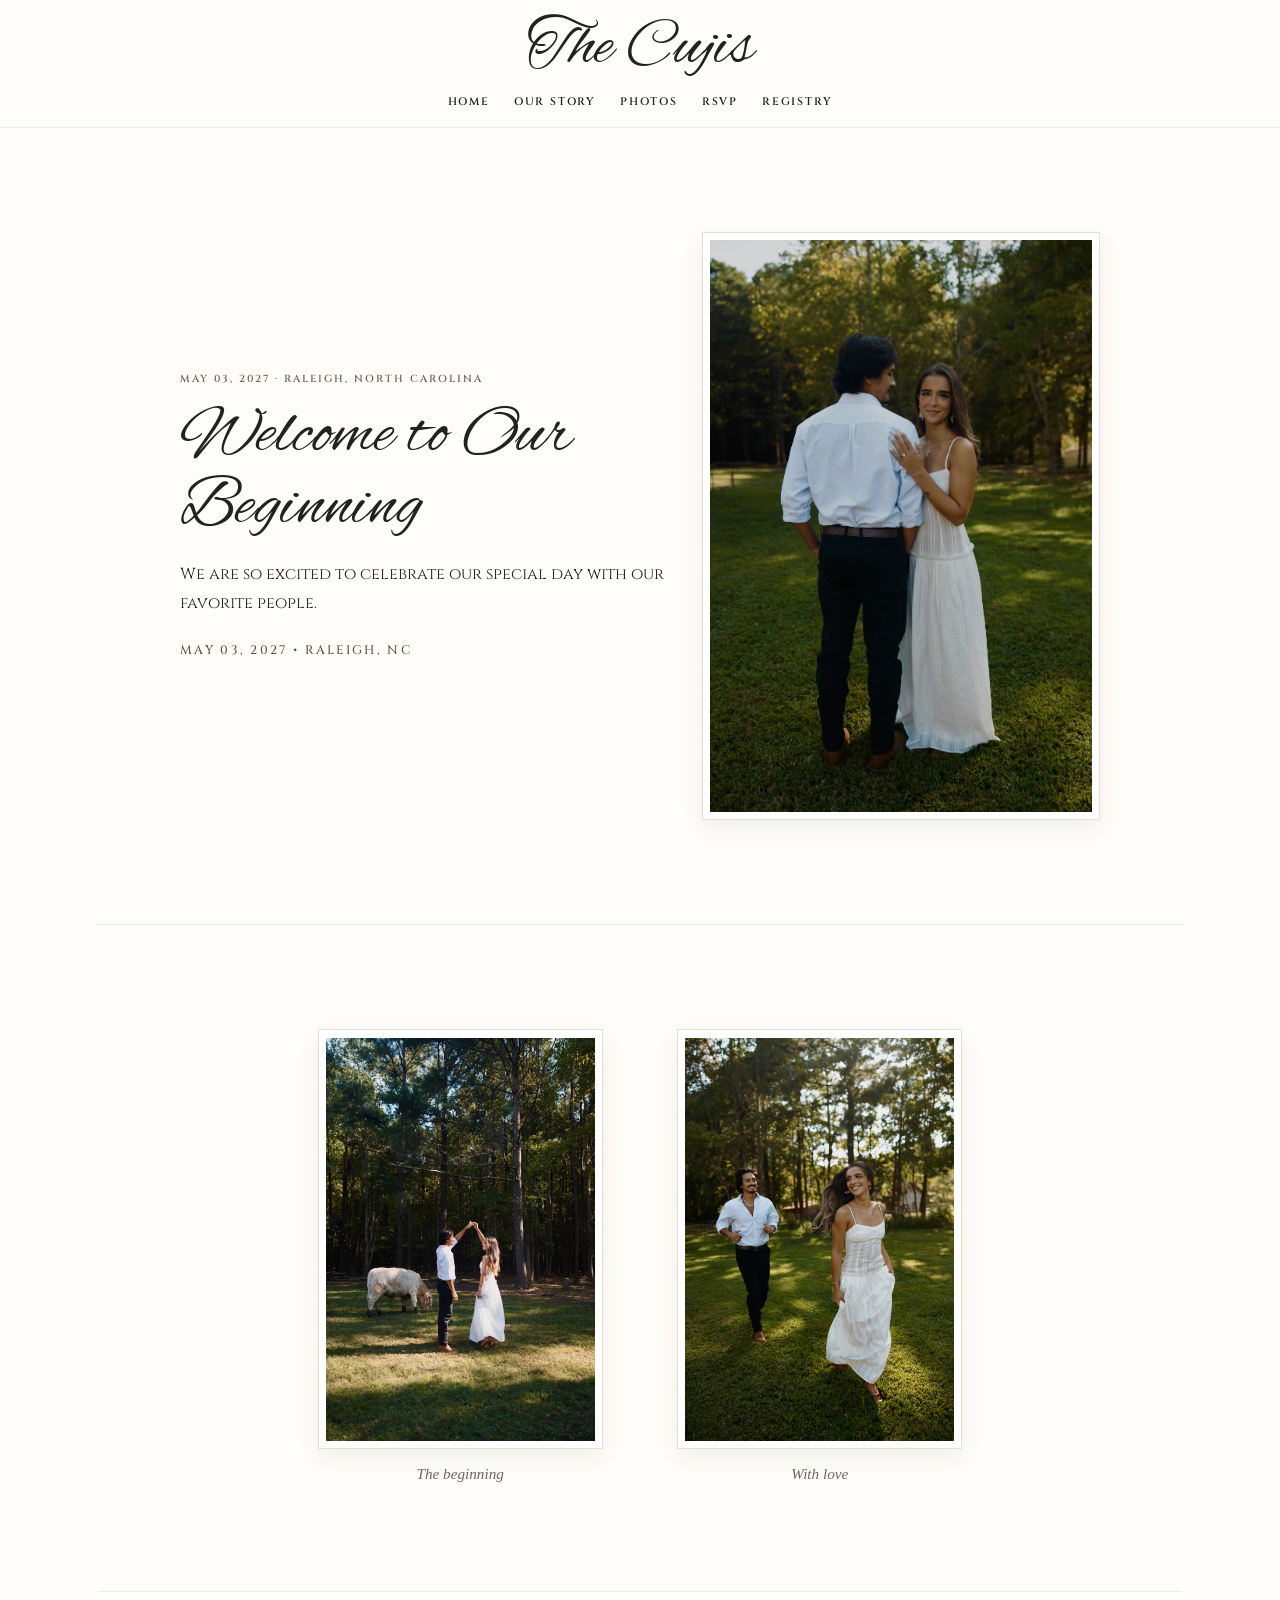
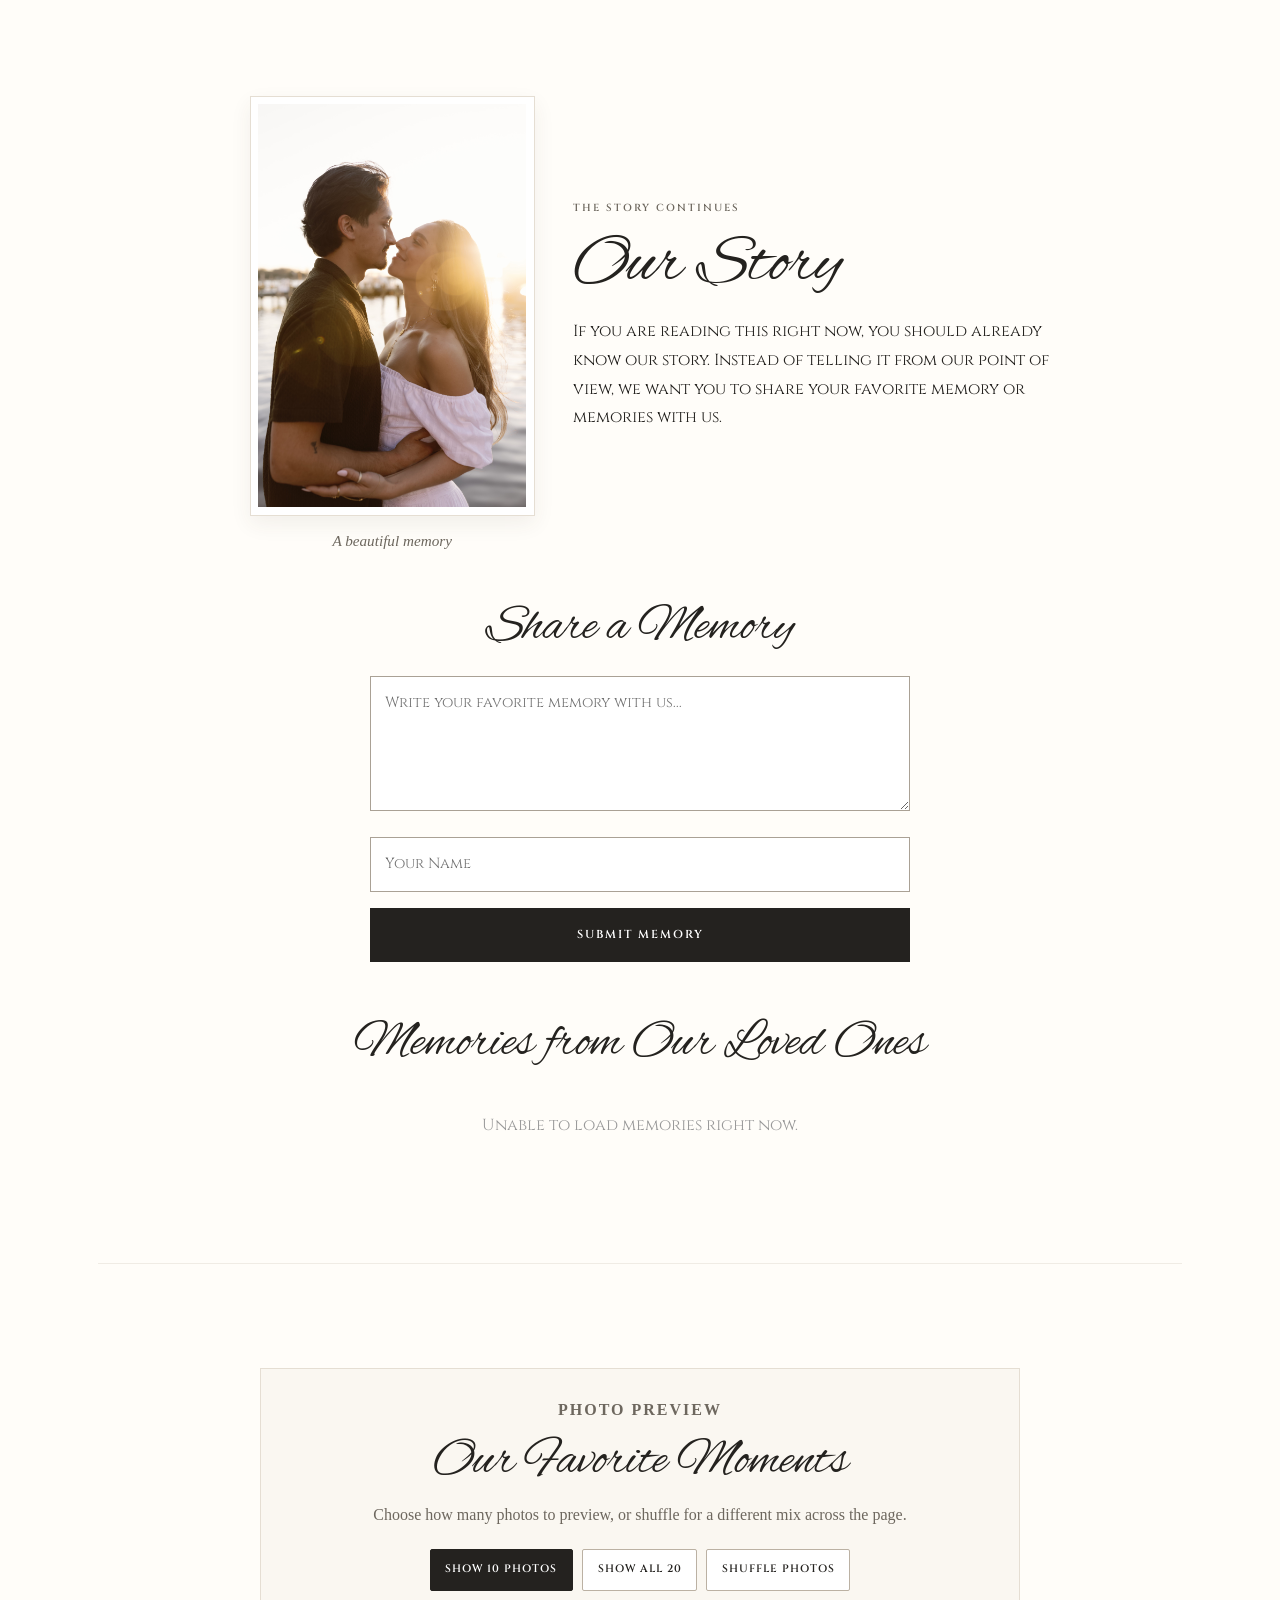
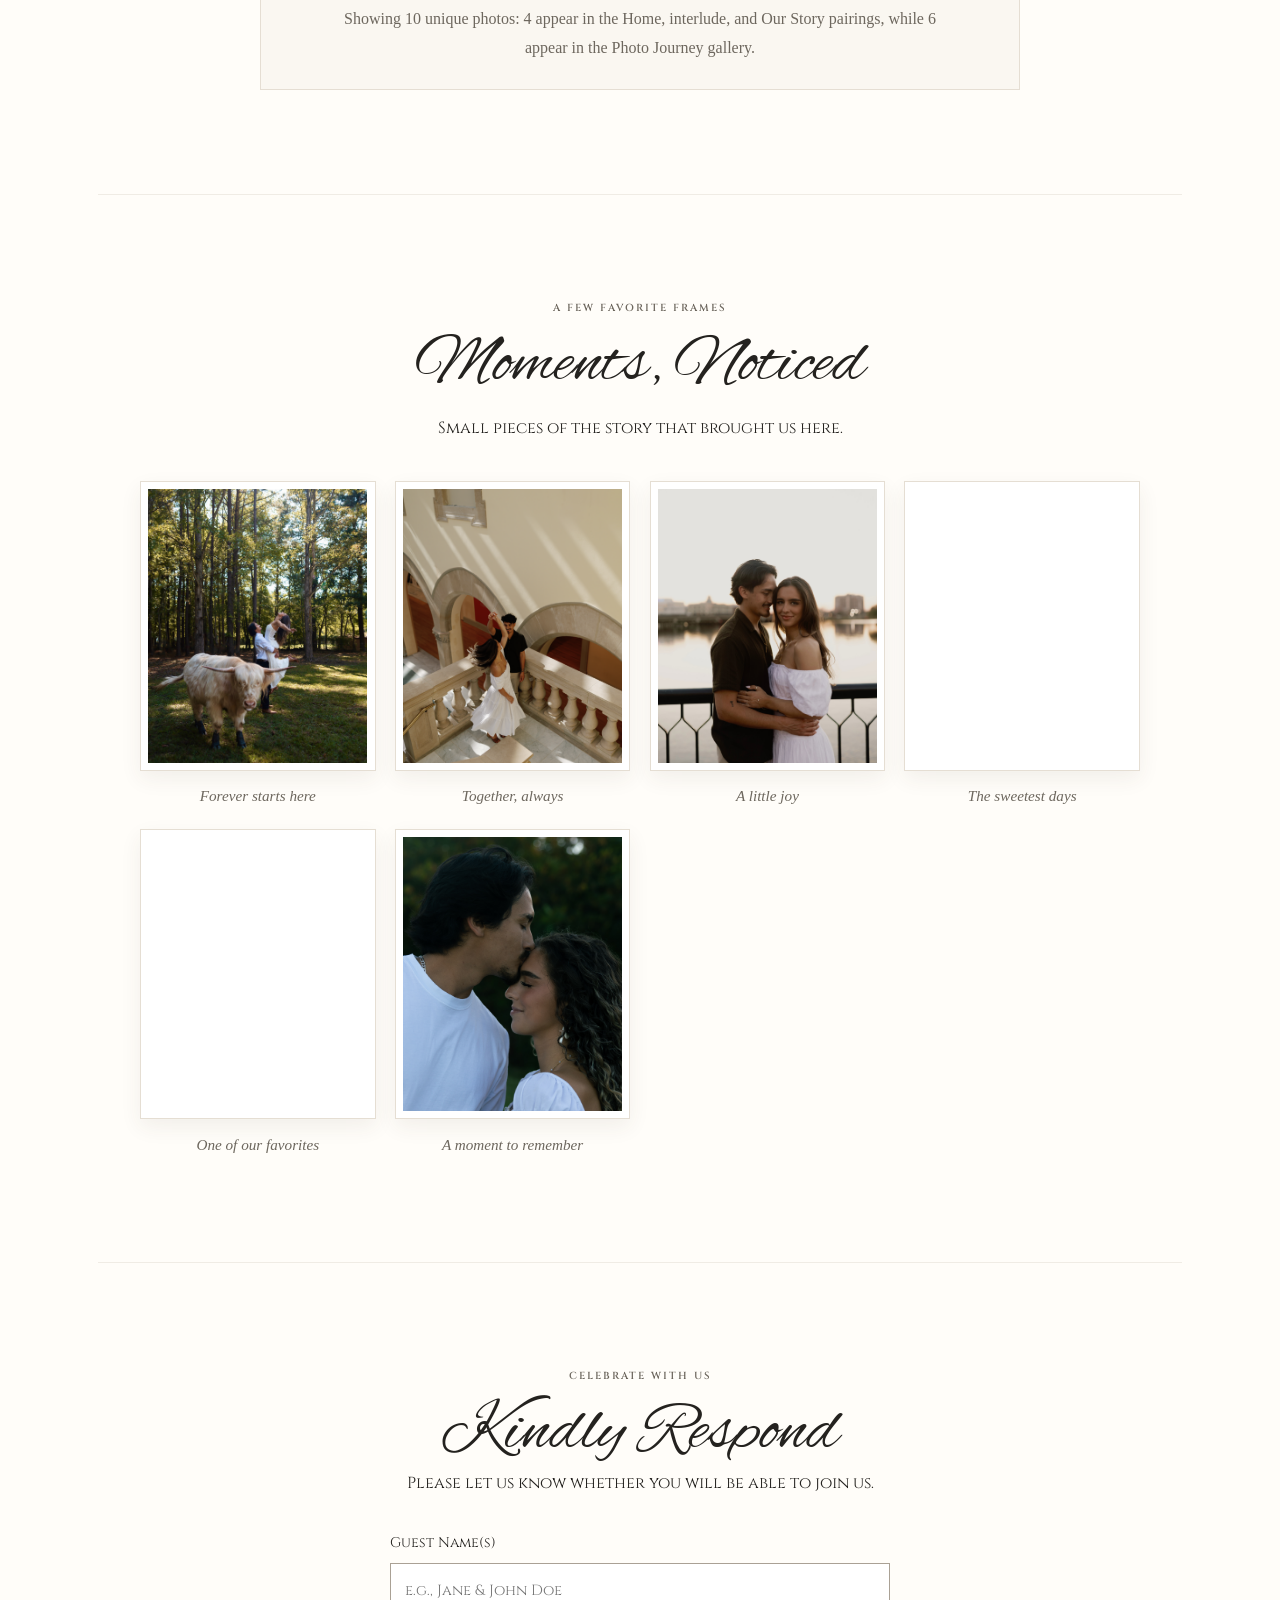
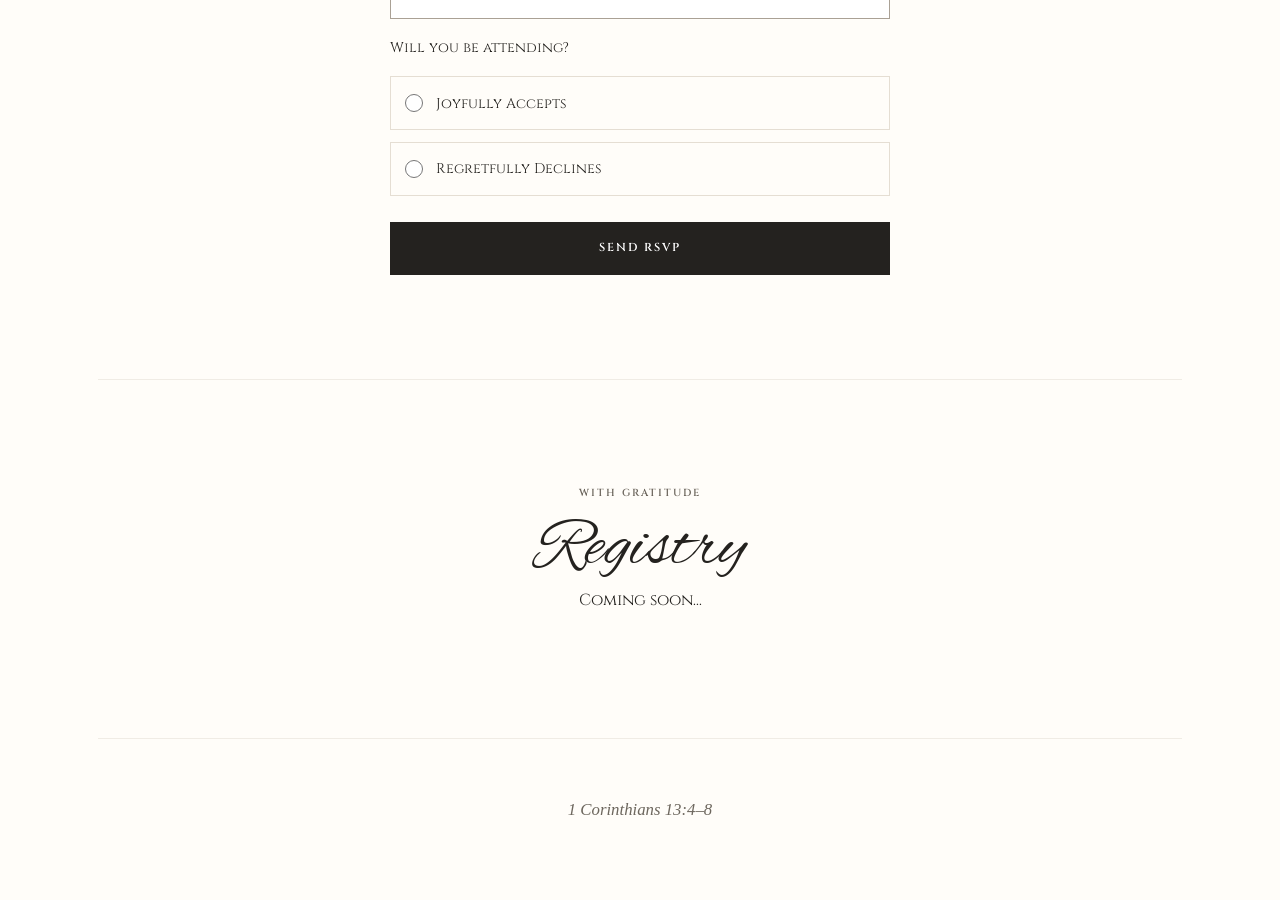
==== commit 1898f920: "Change greeting from 'Hello' to 'Goodbye'" ====
--- a/index.html
+++ b/index.html
@@ -7,11 +7,12 @@
 
     <link rel="preconnect" href="https://fonts.googleapis.com">
     <link rel="preconnect" href="https://fonts.gstatic.com" crossorigin>
-    <link href="https://fonts.googleapis.com/css2?family=Alex+Brush&family=Cinzel:wght@400;600&family=Cormorant+Garamond:ital,wght@0,300;0,400;0,600;1,400&family=Montserrat:wght@300;400;500&family=Playfair+Display:ital,wght@0,400;0,600;1,400&display=swap" rel="stylesheet">
+    <link href="https://fonts.googleapis.com/css2?family=Alex+Brush&family=Cinzel:wght@400;500;600&display=swap" rel="stylesheet">
 
     <style>
         /* =========================================
-           RESET / GLOBAL VARIABLES
+           RESET / DEFAULT DESIGN SETTINGS
+           Cinzel + Statement photo sizing
            ========================================= */
         *, *::before, *::after {
             box-sizing: border-box;
@@ -24,22 +25,20 @@
 
         :root {
             --script-font: "Alex Brush", cursive;
-            --body-font: "Cormorant Garamond", serif;
-            --base-font-size: 1.2rem;
-            --nav-letter-spacing: 2.3px;
+            --body-font: "Cinzel", serif;
 
             --paper: #fffdf9;
             --warm-white: #faf7f1;
-            --ink: #22211f;
-            --muted-ink: #68635b;
-            --line: #e5dfd4;
+            --ink: #24221f;
+            --muted-ink: #6d675e;
+            --line: #e5ded3;
             --soft-line: #f0ece5;
 
-            /* Balanced photo size */
-            --hero-width: 500px;
-            --story-width: 255px;
-            --interlude-width: 255px;
-            --gallery-columns: 2;
+            /* Statement sizing is the permanent default. */
+            --hero-width: 520px;
+            --story-width: 285px;
+            --interlude-width: 285px;
+            --gallery-gap: 1.1rem;
         }
 
         body {
@@ -47,11 +46,10 @@
             color: var(--ink);
             background: var(--paper);
             font-family: var(--body-font);
-            font-size: var(--base-font-size);
-            line-height: 1.7;
+            font-size: 1rem;
+            line-height: 1.8;
             text-align: center;
             overflow-x: hidden;
-            transition: font-family 0.2s ease;
         }
 
         img {
@@ -75,15 +73,15 @@
             color: var(--ink);
             font-family: var(--script-font);
             font-weight: 400;
-            line-height: 1.06;
+            line-height: 1.05;
         }
 
         h1 {
-            font-size: clamp(3.2rem, 10vw, 5.2rem);
+            font-size: clamp(3.3rem, 10vw, 5.4rem);
         }
 
         h2 {
-            font-size: clamp(2.8rem, 8vw, 4.25rem);
+            font-size: clamp(2.8rem, 8vw, 4.3rem);
         }
 
         h3 {
@@ -95,31 +93,31 @@
         }
 
         .eyebrow {
-            margin-bottom: 0.65rem;
+            margin-bottom: 0.7rem;
             color: var(--muted-ink);
-            font-family: -apple-system, BlinkMacSystemFont, "Segoe UI", Roboto, sans-serif;
-            font-size: 0.68rem;
-            font-weight: 700;
-            letter-spacing: 2.1px;
+            font-size: 0.64rem;
+            font-weight: 600;
+            letter-spacing: 2px;
             text-transform: uppercase;
         }
 
         .date-highlight {
-            margin-top: 1.35rem;
-            color: #4d4942;
-            font-size: 0.9rem;
-            letter-spacing: 2.5px;
+            margin-top: 1.4rem;
+            color: #575047;
+            font-size: 0.78rem;
+            font-weight: 500;
+            letter-spacing: 2.3px;
             text-transform: uppercase;
         }
 
         .site-shell {
             width: min(100%, 1120px);
             margin: 0 auto;
-            padding: 0 1.25rem;
+            padding: 0 1.1rem;
         }
 
         section {
-            padding: 5rem 0;
+            padding: 4.8rem 0;
             border-bottom: 1px solid var(--soft-line);
         }
 
@@ -131,61 +129,6 @@
             section {
                 padding: 6.5rem 0;
             }
-        }
-
-        /* =========================================
-           LIVE CONTROL BAR
-           ========================================= */
-        .preview-bar {
-            padding: 1rem;
-            color: #ffffff;
-            background: #22211f;
-            border-bottom: 1px solid #3a3833;
-        }
-
-        .preview-bar-row + .preview-bar-row {
-            margin-top: 0.85rem;
-        }
-
-        .preview-bar-label {
-            margin: 0 0 0.45rem;
-            color: #cbc5bb;
-            font-family: -apple-system, BlinkMacSystemFont, "Segoe UI", Roboto, sans-serif;
-            font-size: 0.67rem;
-            font-weight: 700;
-            letter-spacing: 1.8px;
-            text-transform: uppercase;
-        }
-
-        .switcher-buttons {
-            display: flex;
-            justify-content: center;
-            flex-wrap: wrap;
-            gap: 0.45rem;
-        }
-
-        .switcher-btn {
-            padding: 0.42rem 0.8rem;
-            color: #ffffff;
-            background: #302f2b;
-            border: 1px solid #57544e;
-            border-radius: 999px;
-            cursor: pointer;
-            font-family: -apple-system, BlinkMacSystemFont, "Segoe UI", Roboto, sans-serif;
-            font-size: 0.74rem;
-            transition: background 0.2s ease, border-color 0.2s ease;
-        }
-
-        .switcher-btn:hover,
-        .switcher-btn:focus-visible {
-            background: #4c4841;
-        }
-
-        .switcher-btn.active {
-            color: #1f1e1c;
-            background: #ffffff;
-            border-color: #ffffff;
-            font-weight: 700;
         }
 
         /* =========================================
@@ -195,7 +138,7 @@
             position: sticky;
             top: 0;
             z-index: 20;
-            padding: 0.85rem 1rem 0.75rem;
+            padding: 0.9rem 1rem 0.75rem;
             background: rgba(255, 253, 249, 0.96);
             border-bottom: 1px solid var(--soft-line);
             backdrop-filter: blur(12px);
@@ -203,23 +146,23 @@
         }
 
         header h1 {
-            margin-bottom: 0.25rem;
-            font-size: clamp(2.75rem, 7vw, 4.1rem);
+            margin-bottom: 0.3rem;
+            font-size: clamp(2.8rem, 7vw, 4.15rem);
         }
 
         nav {
             display: flex;
             justify-content: center;
             flex-wrap: wrap;
-            gap: 0.25rem 1.1rem;
+            gap: 0.25rem 1rem;
         }
 
         nav a {
             padding: 0.2rem 0.25rem;
             color: var(--ink);
-            font-size: 0.76rem;
+            font-size: 0.68rem;
             font-weight: 600;
-            letter-spacing: var(--nav-letter-spacing);
+            letter-spacing: 1.8px;
             text-decoration: none;
             text-transform: uppercase;
             transition: color 0.2s ease;
@@ -227,7 +170,7 @@
 
         nav a:hover,
         nav a:focus-visible {
-            color: #8b765a;
+            color: #977957;
         }
 
         /* =========================================
@@ -242,23 +185,25 @@
         }
 
         .photo-frame {
-            padding: 0.42rem;
+            padding: 0.45rem;
             background: #ffffff;
             border: 1px solid var(--line);
             box-shadow: 0 8px 20px rgba(66, 54, 36, 0.07);
         }
 
-        /* Standalone images retain natural proportions. */
+        /* Standalone photos preserve natural proportions. */
         .photo-frame img {
             width: 100%;
             height: auto;
         }
 
         .photo-caption {
-            margin: 0.65rem 0 0;
+            margin: 0.7rem 0 0;
             color: var(--muted-ink);
-            font-size: 0.88rem;
+            font-family: Georgia, "Times New Roman", serif;
+            font-size: 0.95rem;
             font-style: italic;
+            letter-spacing: 0;
             text-align: center;
         }
 
@@ -274,7 +219,7 @@
         }
 
         .welcome-copy {
-            max-width: 540px;
+            max-width: 560px;
         }
 
         .welcome-copy h2 {
@@ -292,7 +237,7 @@
             display: grid;
             grid-template-columns: repeat(2, minmax(0, 1fr));
             align-items: start;
-            gap: 1rem;
+            gap: 0.85rem;
             max-width: 620px;
             margin: 0 auto;
         }
@@ -309,13 +254,13 @@
             display: grid;
             justify-items: center;
             align-items: center;
-            gap: 2.25rem;
+            gap: 2.4rem;
             max-width: 900px;
             margin: 0 auto;
         }
 
         .story-copy {
-            max-width: 580px;
+            max-width: 590px;
         }
 
         .story-copy h2 {
@@ -327,10 +272,75 @@
         }
 
         /* =========================================
-           PHOTO JOURNEY / CONTACT SHEET
+           PHOTO PREVIEW CONTROLS
+           ========================================= */
+        .photo-preview-panel {
+            max-width: 760px;
+            margin: 0 auto;
+            padding: 1.65rem 1rem;
+            background: var(--warm-white);
+            border: 1px solid var(--line);
+        }
+
+        .photo-preview-panel h3 {
+            margin-bottom: 0.7rem;
+        }
+
+        .photo-preview-panel p {
+            max-width: 600px;
+            margin-right: auto;
+            margin-left: auto;
+            color: var(--muted-ink);
+            font-family: Georgia, "Times New Roman", serif;
+            font-size: 1rem;
+        }
+
+        .photo-mix-controls {
+            display: flex;
+            justify-content: center;
+            flex-wrap: wrap;
+            gap: 0.6rem;
+            margin: 1.1rem 0 0.9rem;
+        }
+
+        .photo-mix-btn {
+            padding: 0.65rem 0.9rem;
+            color: var(--ink);
+            background: #ffffff;
+            border: 1px solid #bbb1a3;
+            border-radius: 2px;
+            cursor: pointer;
+            font-size: 0.67rem;
+            font-weight: 600;
+            letter-spacing: 1px;
+            text-transform: uppercase;
+            transition: background 0.2s ease, color 0.2s ease, border-color 0.2s ease;
+        }
+
+        .photo-mix-btn:hover,
+        .photo-mix-btn:focus-visible {
+            background: #f0e9de;
+            border-color: var(--ink);
+        }
+
+        .photo-mix-btn.active {
+            color: #ffffff;
+            background: var(--ink);
+            border-color: var(--ink);
+        }
+
+        .photo-mix-status {
+            margin: 0;
+            color: var(--muted-ink);
+            font-family: Georgia, "Times New Roman", serif;
+            font-size: 0.92rem;
+        }
+
+        /* =========================================
+           PHOTO JOURNEY
            ========================================= */
         .gallery-heading {
-            max-width: 600px;
+            max-width: 610px;
             margin: 0 auto 2.4rem;
         }
 
@@ -340,10 +350,10 @@
 
         .photo-journey-grid {
             display: grid;
-            grid-template-columns: repeat(var(--gallery-columns), minmax(0, 1fr));
+            grid-template-columns: repeat(2, minmax(0, 1fr));
             align-items: start;
-            gap: 1rem;
-            max-width: 920px;
+            gap: var(--gallery-gap);
+            max-width: 1000px;
             margin: 0 auto;
         }
 
@@ -352,8 +362,9 @@
         }
 
         /*
-            Controlled gallery framing:
-            object-fit is used only inside this contact-sheet section.
+           Controlled gallery thumbnails:
+           object-fit: cover is used only here to keep
+           the contact-sheet layout consistent.
         */
         .gallery-photo-slot .photo-frame img {
             width: 100%;
@@ -362,328 +373,8 @@
             object-position: center;
         }
 
-        @media (min-width: 700px) {
-            :root {
-                --gallery-columns: 3;
-            }
-        }
-
-        @media (min-width: 1024px) {
-            :root {
-                --gallery-columns: 4;
-            }
-        }
-
-        /* =========================================
-           DESIGN LAB
-           ========================================= */
-        #test-lab {
-            padding-top: 3.5rem;
-            padding-bottom: 3.5rem;
-        }
-
-        .comparison-wrapper {
-            max-width: 920px;
-            margin: 0 auto;
-            padding: 2rem 1rem;
-            text-align: left;
-            background: #fbfaf7;
-            border: 1px dashed #d7d0c5;
-            border-radius: 8px;
-        }
-
-        .comparison-wrapper h3,
-        .comparison-subtitle {
-            text-align: center;
-        }
-
-        .comparison-wrapper h3 {
-            margin-bottom: 0.35rem;
-        }
-
-        .comparison-subtitle {
-            margin-bottom: 1.65rem;
-            color: var(--muted-ink);
-            font-family: -apple-system, BlinkMacSystemFont, "Segoe UI", Roboto, sans-serif;
-            font-size: 0.86rem;
-        }
-
-        .sampler-tabs {
-            display: flex;
-            justify-content: center;
-            flex-wrap: wrap;
-            gap: 0.2rem;
-            margin-bottom: 1.35rem;
-        }
-
-        .sampler-tab-btn {
-            padding: 0.5rem 0.7rem;
-            color: #77726a;
-            background: transparent;
-            border: 0;
-            border-bottom: 2px solid transparent;
-            cursor: pointer;
-            font-family: -apple-system, BlinkMacSystemFont, "Segoe UI", Roboto, sans-serif;
-            font-size: 0.7rem;
-            font-weight: 700;
-            letter-spacing: 0.9px;
-            text-transform: uppercase;
-        }
-
-        .sampler-tab-btn.active {
-            color: var(--ink);
-            border-bottom-color: var(--ink);
-        }
-
-        .sampler-panel {
-            display: none;
-        }
-
-        .sampler-panel.active {
-            display: block;
-        }
-
-        .preview-cards-grid {
-            display: grid;
-            grid-template-columns: 1fr;
-            gap: 0.9rem;
-        }
-
-        @media (min-width: 650px) {
-            .preview-cards-grid {
-                grid-template-columns: repeat(2, 1fr);
-            }
-        }
-
-        .preview-card {
-            min-height: 145px;
-            padding: 1.2rem;
-            color: var(--ink);
-            text-align: left;
-            background: #ffffff;
-            border: 1px solid #e3ded5;
-            border-radius: 5px;
-            cursor: pointer;
-            transition: transform 0.2s ease, border-color 0.2s ease;
-        }
-
-        .preview-card:hover,
-        .preview-card:focus-visible {
-            border-color: #91816b;
-            transform: translateY(-2px);
-        }
-
-        .preview-card.selected-card {
-            border: 2px solid var(--ink);
-        }
-
-        .preview-card-badge {
-            display: inline-block;
-            margin-bottom: 0.55rem;
-            color: #77716a;
-            font-family: -apple-system, BlinkMacSystemFont, "Segoe UI", Roboto, sans-serif;
-            font-size: 0.67rem;
-            font-weight: 700;
-            letter-spacing: 1.1px;
-            text-transform: uppercase;
-        }
-
-        .preview-card h4 {
-            margin: 0 0 0.45rem;
-            color: var(--ink);
-            font-family: -apple-system, BlinkMacSystemFont, "Segoe UI", Roboto, sans-serif;
-            font-size: 1rem;
-        }
-
-        .preview-card p {
-            margin: 0;
-            color: #5f5b55;
-            font-family: -apple-system, BlinkMacSystemFont, "Segoe UI", Roboto, sans-serif;
-            font-size: 0.88rem;
-            line-height: 1.55;
-        }
-
-        /* =========================================
-           PHOTO MIX CONTROLS
-           ========================================= */
-        .photo-mix-intro {
-            max-width: 680px;
-            margin: 0 auto 1.25rem;
-            color: #5f5b55;
-            text-align: center;
-            font-family: -apple-system, BlinkMacSystemFont, "Segoe UI", Roboto, sans-serif;
-            font-size: 0.88rem;
-        }
-
-        .photo-mix-controls {
-            display: flex;
-            justify-content: center;
-            flex-wrap: wrap;
-            gap: 0.65rem;
-            margin-bottom: 1rem;
-        }
-
-        .photo-mix-btn {
-            padding: 0.6rem 0.85rem;
-            color: var(--ink);
-            background: #ffffff;
-            border: 1px solid #bdb5a8;
-            border-radius: 2px;
-            cursor: pointer;
-            font-family: -apple-system, BlinkMacSystemFont, "Segoe UI", Roboto, sans-serif;
-            font-size: 0.74rem;
-            font-weight: 700;
-            letter-spacing: 0.8px;
-            text-transform: uppercase;
-            transition: background 0.2s ease, border-color 0.2s ease;
-        }
-
-        .photo-mix-btn:hover,
-        .photo-mix-btn:focus-visible {
-            background: #f5f0e8;
-            border-color: var(--ink);
-        }
-
-        .photo-mix-btn.active {
-            color: #ffffff;
-            background: var(--ink);
-            border-color: var(--ink);
-        }
-
-        .photo-mix-status {
-            max-width: 700px;
-            margin: 0 auto;
-            color: var(--muted-ink);
-            text-align: center;
-            font-family: -apple-system, BlinkMacSystemFont, "Segoe UI", Roboto, sans-serif;
-            font-size: 0.82rem;
-        }
-
-        /* =========================================
-           LAYOUT 1: EDITORIAL ASYMMETRY
-           ========================================= */
-        body[data-layout="editorial"] .welcome-layout {
-            max-width: 720px;
-        }
-
-        body[data-layout="editorial"] .photo-interlude-grid {
-            max-width: 520px;
-        }
-
-        body[data-layout="editorial"] .story-layout {
-            max-width: 680px;
-        }
-
-        body[data-layout="editorial"] .photo-journey-grid {
-            max-width: 760px;
-        }
-
-        /* =========================================
-           LAYOUT 2: SPLIT-FRAME MOMENTS
-           ========================================= */
-        @media (min-width: 760px) {
-            body[data-layout="split"] .welcome-layout {
-                grid-template-columns: minmax(0, 1.1fr) minmax(240px, 0.9fr);
-                justify-items: stretch;
-                text-align: left;
-            }
-
-            body[data-layout="split"] .welcome-copy {
-                align-self: center;
-                justify-self: end;
-            }
-
-            body[data-layout="split"] .home-photo-slot {
-                align-self: center;
-                justify-self: start;
-            }
-
-            body[data-layout="split"] .story-layout {
-                grid-template-columns: minmax(220px, 0.8fr) minmax(0, 1.2fr);
-                justify-items: stretch;
-                text-align: left;
-            }
-
-            body[data-layout="split"] .story-photo-slot {
-                align-self: center;
-                justify-self: end;
-            }
-
-            body[data-layout="split"] .story-copy {
-                align-self: center;
-                justify-self: start;
-            }
-        }
-
-        body[data-layout="split"] .photo-interlude-grid {
-            max-width: 720px;
-        }
-
-        body[data-layout="split"] .photo-journey-grid {
-            max-width: 980px;
-        }
-
-        /* =========================================
-           LAYOUT 3: GALLERY NOTES
-           ========================================= */
-        body[data-layout="gallery"] .photo-frame {
-            box-shadow: none;
-        }
-
-        body[data-layout="gallery"] .photo-interlude-grid {
-            max-width: 680px;
-        }
-
-        body[data-layout="gallery"] .photo-journey-grid {
-            max-width: 1000px;
-        }
-
-        /* =========================================
-           LAYOUT 4: QUIET PORTRAITS
-           ========================================= */
-        body[data-layout="quiet"] .home-photo-slot {
-            width: min(100%, calc(var(--hero-width) * 0.75));
-        }
-
-        body[data-layout="quiet"] .story-photo-slot {
-            width: min(100%, calc(var(--story-width) * 0.82));
-        }
-
-        body[data-layout="quiet"] .photo-frame {
-            box-shadow: none;
-        }
-
-        body[data-layout="quiet"] .photo-interlude-grid {
-            max-width: 430px;
-        }
-
-        body[data-layout="quiet"] .photo-journey-grid {
-            max-width: 680px;
-        }
-
-        /* =========================================
-           PHOTO SIZE OPTIONS
-           ========================================= */
-        body[data-photo-size="compact"] {
-            --hero-width: 410px;
-            --story-width: 190px;
-            --interlude-width: 190px;
-        }
-
-        body[data-photo-size="balanced"] {
-            --hero-width: 500px;
-            --story-width: 255px;
-            --interlude-width: 255px;
-        }
-
-        body[data-photo-size="statement"] {
-            --hero-width: 520px;
-            --story-width: 285px;
-            --interlude-width: 285px;
-        }
-
-        /* =========================================
-           MEMORY WALL / FORMS / RSVP
+        /* =========================================
+           FORMS / RSVP / MEMORIES
            ========================================= */
         .submit-memory {
             max-width: 540px;
@@ -692,7 +383,7 @@
         }
 
         .submit-memory h3 {
-            margin-bottom: 1.2rem;
+            margin-bottom: 1.25rem;
             text-align: center;
         }
 
@@ -700,14 +391,14 @@
         .submit-memory input,
         #rsvp-form input[type="text"] {
             width: 100%;
-            padding: 0.8rem 0.9rem;
+            padding: 0.85rem 0.9rem;
             margin-bottom: 1rem;
             color: var(--ink);
             background: #ffffff;
-            border: 1px solid #aaa399;
+            border: 1px solid #aaa195;
             border-radius: 0;
             font-family: var(--body-font);
-            font-size: 1rem;
+            font-size: 0.92rem;
         }
 
         .submit-memory textarea {
@@ -718,7 +409,7 @@
         .submit-memory textarea:focus,
         .submit-memory input:focus,
         #rsvp-form input[type="text"]:focus {
-            outline: 2px solid #74634c;
+            outline: 2px solid #806a4d;
             outline-offset: 2px;
         }
 
@@ -729,9 +420,9 @@
             background: var(--ink);
             border: 1px solid var(--ink);
             cursor: pointer;
-            font-family: var(--body-font);
-            font-size: 0.88rem;
-            letter-spacing: 2.1px;
+            font-size: 0.72rem;
+            font-weight: 600;
+            letter-spacing: 2px;
             text-transform: uppercase;
             transition: background 0.2s ease, transform 0.15s ease;
         }
@@ -780,27 +471,29 @@
 
         .memory-card p {
             margin: 0;
+            font-family: Georgia, "Times New Roman", serif;
             font-size: 1.1rem;
             font-style: italic;
+            letter-spacing: 0;
         }
 
         .memory-author {
-            margin-top: 0.8rem;
+            margin-top: 0.85rem;
             color: #57524a;
-            font-size: 0.78rem;
+            font-size: 0.68rem;
             letter-spacing: 1.5px;
             text-transform: uppercase;
         }
 
         .section-intro {
-            max-width: 600px;
+            max-width: 610px;
             margin: 0 auto;
         }
 
         .form-label {
             display: block;
-            margin-bottom: 0.45rem;
-            font-size: 1rem;
+            margin-bottom: 0.5rem;
+            font-size: 0.88rem;
         }
 
         .radio-group {
@@ -813,9 +506,10 @@
             display: flex;
             align-items: center;
             gap: 0.8rem;
-            padding: 0.8rem 0.9rem;
+            padding: 0.85rem 0.9rem;
             cursor: pointer;
             border: 1px solid var(--line);
+            font-size: 0.88rem;
             transition: background 0.2s ease, border-color 0.2s ease;
         }
 
@@ -840,55 +534,106 @@
         footer {
             padding: 3.5rem 1.25rem;
             color: var(--muted-ink);
+            font-family: Georgia, "Times New Roman", serif;
             font-size: 1.05rem;
             font-style: italic;
         }
+
+        /* =========================================
+           RESPONSIVE QUIET PORTRAITS
+           Phones / narrow screens below 768px
+           ========================================= */
+        @media (max-width: 767px) {
+            .home-photo-slot {
+                width: min(100%, 390px);
+            }
+
+            .story-photo-slot {
+                width: min(100%, 235px);
+            }
+
+            .interlude-photo-slot {
+                width: min(100%, 175px);
+            }
+
+            .photo-frame {
+                box-shadow: none;
+            }
+
+            .photo-interlude-grid {
+                max-width: 390px;
+            }
+
+            .photo-journey-grid {
+                max-width: 560px;
+            }
+        }
+
+        /* =========================================
+           RESPONSIVE GALLERY NOTES
+           Laptops / desktops at 768px and wider
+           ========================================= */
+        @media (min-width: 768px) {
+            .welcome-layout {
+                grid-template-columns: minmax(0, 1.1fr) minmax(280px, 0.9fr);
+                justify-items: stretch;
+                text-align: left;
+            }
+
+            .welcome-copy {
+                align-self: center;
+                justify-self: end;
+            }
+
+            .home-photo-slot {
+                align-self: center;
+                justify-self: start;
+            }
+
+            .story-layout {
+                grid-template-columns: minmax(230px, 0.8fr) minmax(0, 1.2fr);
+                justify-items: stretch;
+                text-align: left;
+            }
+
+            .story-photo-slot {
+                align-self: center;
+                justify-self: end;
+            }
+
+            .story-copy {
+                align-self: center;
+                justify-self: start;
+            }
+
+            .photo-interlude-grid {
+                max-width: 700px;
+                gap: 1.2rem;
+            }
+
+            .photo-journey-grid {
+                grid-template-columns: repeat(3, minmax(0, 1fr));
+                gap: 1.2rem;
+            }
+        }
+
+        @media (min-width: 1100px) {
+            .photo-journey-grid {
+                grid-template-columns: repeat(4, minmax(0, 1fr));
+            }
+        }
     </style>
 </head>
 
-<body data-layout="editorial" data-photo-size="balanced">
-
-    <!-- =========================================
-         LIVE DESIGN CONTROLS
-         ========================================= -->
-    <div class="preview-bar">
-        <div class="preview-bar-row">
-            <p class="preview-bar-label">Typography Style</p>
-            <div class="switcher-buttons">
-                <button type="button" class="switcher-btn active" id="btn-font-cormorant" onclick="switchFont('cormorant')">Cormorant Garamond</button>
-                <button type="button" class="switcher-btn" id="btn-font-playfair" onclick="switchFont('playfair')">Playfair Display</button>
-                <button type="button" class="switcher-btn" id="btn-font-montserrat" onclick="switchFont('montserrat')">Montserrat</button>
-                <button type="button" class="switcher-btn" id="btn-font-cinzel" onclick="switchFont('cinzel')">Cinzel</button>
-            </div>
-        </div>
-
-        <div class="preview-bar-row">
-            <p class="preview-bar-label">Photo Layout</p>
-            <div class="switcher-buttons">
-                <button type="button" class="switcher-btn active" id="btn-layout-editorial" onclick="switchLayout('editorial')">1. Editorial Asymmetry</button>
-                <button type="button" class="switcher-btn" id="btn-layout-split" onclick="switchLayout('split')">2. Split-Frame Moments</button>
-                <button type="button" class="switcher-btn" id="btn-layout-gallery" onclick="switchLayout('gallery')">3. Gallery Notes</button>
-                <button type="button" class="switcher-btn" id="btn-layout-quiet" onclick="switchLayout('quiet')">4. Quiet Portraits</button>
-            </div>
-        </div>
-
-        <div class="preview-bar-row">
-            <p class="preview-bar-label">Photo Size</p>
-            <div class="switcher-buttons">
-                <button type="button" class="switcher-btn" id="btn-size-compact" onclick="switchPhotoSize('compact')">Compact</button>
-                <button type="button" class="switcher-btn active" id="btn-size-balanced" onclick="switchPhotoSize('balanced')">Balanced</button>
-                <button type="button" class="switcher-btn" id="btn-size-statement" onclick="switchPhotoSize('statement')">Statement</button>
-            </div>
-        </div>
-    </div>
+<body>
 
     <header>
         <h1>The Cujis</h1>
 
         <nav aria-label="Primary navigation">
             <a href="#home">Home</a>
-            <a href="#test-lab">Design Lab</a>
             <a href="#our-story">Our Story</a>
+            <a href="#photo-journey">Photos</a>
             <a href="#rsvp">RSVP</a>
             <a href="#registry">Registry</a>
         </nav>
@@ -898,7 +643,7 @@
 
         <!-- =========================================
              HOME
-             Dynamic photo slot: first selected photo
+             Dynamic photo 1
              ========================================= -->
         <section id="home">
             <div class="welcome-layout">
@@ -910,130 +655,6 @@
                 </div>
 
                 <div id="home-photo-slot" class="photo-slot home-photo-slot"></div>
-            </div>
-        </section>
-
-        <!-- =========================================
-             DESIGN LAB
-             ========================================= -->
-        <section id="test-lab">
-            <div class="comparison-wrapper">
-                <h3>Design Testing Lab</h3>
-
-                <p class="comparison-subtitle">
-                    Each choice updates the actual wedding page preview, including photo placement and sizing.
-                </p>
-
-                <div class="sampler-tabs" role="tablist" aria-label="Design Lab options">
-                    <button type="button" class="sampler-tab-btn" id="tab-btn-fonts" onclick="openSamplerTab('fonts')">Fonts</button>
-                    <button type="button" class="sampler-tab-btn active" id="tab-btn-layouts" onclick="openSamplerTab('layouts')">Layouts</button>
-                    <button type="button" class="sampler-tab-btn" id="tab-btn-sizes" onclick="openSamplerTab('sizes')">Photo Sizes</button>
-                    <button type="button" class="sampler-tab-btn" id="tab-btn-photo-mix" onclick="openSamplerTab('photo-mix')">Photo Mix</button>
-                </div>
-
-                <!-- FONT OPTIONS -->
-                <div id="panel-fonts" class="sampler-panel">
-                    <div class="preview-cards-grid">
-                        <button type="button" class="preview-card selected-card" id="card-cormorant" onclick="switchFont('cormorant')">
-                            <span class="preview-card-badge">Option 1 · Editorial Serif</span>
-                            <h4 style="font-family: 'Cormorant Garamond', serif; font-size: 1.3rem;">Cormorant Garamond</h4>
-                            <p style="font-family: 'Cormorant Garamond', serif; font-size: 1.12rem;">“We are so excited to celebrate our special day with our favorite people.”</p>
-                        </button>
-
-                        <button type="button" class="preview-card" id="card-playfair" onclick="switchFont('playfair')">
-                            <span class="preview-card-badge">Option 2 · Stately Serif</span>
-                            <h4 style="font-family: 'Playfair Display', serif; font-size: 1.15rem;">Playfair Display</h4>
-                            <p style="font-family: 'Playfair Display', serif; font-size: 1rem;">“We are so excited to celebrate our special day with our favorite people.”</p>
-                        </button>
-
-                        <button type="button" class="preview-card" id="card-montserrat" onclick="switchFont('montserrat')">
-                            <span class="preview-card-badge">Option 3 · Modern Minimal</span>
-                            <h4 style="font-family: 'Montserrat', sans-serif;">Montserrat</h4>
-                            <p style="font-family: 'Montserrat', sans-serif; font-size: 0.88rem; font-weight: 300;">“We are so excited to celebrate our special day with our favorite people.”</p>
-                        </button>
-
-                        <button type="button" class="preview-card" id="card-cinzel" onclick="switchFont('cinzel')">
-                            <span class="preview-card-badge">Option 4 · Formal Inscription</span>
-                            <h4 style="font-family: 'Cinzel', serif;">Cinzel</h4>
-                            <p style="font-family: 'Cinzel', serif; font-size: 0.88rem;">“We are so excited to celebrate our special day with our favorite people.”</p>
-                        </button>
-                    </div>
-                </div>
-
-                <!-- LAYOUT OPTIONS -->
-                <div id="panel-layouts" class="sampler-panel active">
-                    <div class="preview-cards-grid">
-                        <button type="button" class="preview-card selected-card" id="card-layout-editorial" onclick="switchLayout('editorial')">
-                            <span class="preview-card-badge">Layout 1</span>
-                            <h4>Editorial Asymmetry</h4>
-                            <p>Typography remains central, with photos used in balanced editorial groups rather than randomly offset placements.</p>
-                        </button>
-
-                        <button type="button" class="preview-card" id="card-layout-split" onclick="switchLayout('split')">
-                            <span class="preview-card-badge">Layout 2</span>
-                            <h4>Split-Frame Moments</h4>
-                            <p>Clean, aligned image-and-text pairings on desktop that stack into a calm reading order on mobile.</p>
-                        </button>
-
-                        <button type="button" class="preview-card" id="card-layout-gallery" onclick="switchLayout('gallery')">
-                            <span class="preview-card-badge">Layout 3</span>
-                            <h4>Gallery Notes</h4>
-                            <p>A polished, consistent contact-sheet gallery that keeps frames, captions, and column spacing controlled.</p>
-                        </button>
-
-                        <button type="button" class="preview-card" id="card-layout-quiet" onclick="switchLayout('quiet')">
-                            <span class="preview-card-badge">Layout 4</span>
-                            <h4>Quiet Portraits</h4>
-                            <p>Smaller centered portrait moments paired with content, plus a restrained gallery for the remaining photos.</p>
-                        </button>
-                    </div>
-                </div>
-
-                <!-- PHOTO SIZE OPTIONS -->
-                <div id="panel-sizes" class="sampler-panel">
-                    <div class="preview-cards-grid">
-                        <button type="button" class="preview-card" id="card-size-compact" onclick="switchPhotoSize('compact')">
-                            <span class="preview-card-badge">Option 1</span>
-                            <h4>Compact</h4>
-                            <p>The most restrained image treatment for a minimal, typography-led wedding website.</p>
-                        </button>
-
-                        <button type="button" class="preview-card selected-card" id="card-size-balanced" onclick="switchPhotoSize('balanced')">
-                            <span class="preview-card-badge">Option 2 · Recommended</span>
-                            <h4>Balanced</h4>
-                            <p>A refined middle ground where images remain meaningful without overpowering the page.</p>
-                        </button>
-
-                        <button type="button" class="preview-card" id="card-size-statement" onclick="switchPhotoSize('statement')">
-                            <span class="preview-card-badge">Option 3</span>
-                            <h4>Statement</h4>
-                            <p>A larger but still controlled image treatment for couples who want photography to have more presence.</p>
-                        </button>
-                    </div>
-                </div>
-
-                <!-- PHOTO MIX OPTIONS -->
-                <div id="panel-photo-mix" class="sampler-panel">
-                    <p class="photo-mix-intro">
-                        The selected images appear across Home, the interlude, Our Story, and the curated photo journey. In 20-photo mode, the additional photographs remain in the gallery rather than being forced into unrelated sections.
-                    </p>
-
-                    <div class="photo-mix-controls">
-                        <button type="button" class="photo-mix-btn active" id="btn-show-10" onclick="setPhotoMixCount(10)" aria-pressed="true">
-                            Show 10 Photos
-                        </button>
-
-                        <button type="button" class="photo-mix-btn" id="btn-show-20" onclick="setPhotoMixCount(20)" aria-pressed="false">
-                            Show All 20
-                        </button>
-
-                        <button type="button" class="photo-mix-btn" onclick="renderPagePhotoPreview()">
-                            Shuffle Photos
-                        </button>
-                    </div>
-
-                    <p id="photo-mix-status" class="photo-mix-status" aria-live="polite"></p>
-                </div>
             </div>
         </section>
 
@@ -1050,7 +671,7 @@
 
         <!-- =========================================
              OUR STORY
-             Dynamic photo 4 paired with story text
+             Dynamic photo 4 is paired with story text.
              ========================================= -->
         <section id="our-story">
             <div class="story-layout">
@@ -1083,6 +704,35 @@
 
             <h3 style="margin: 3.5rem 0 1.4rem;">Memories from Our Loved Ones</h3>
             <div id="memories-container" class="memory-wall" aria-live="polite"></div>
+        </section>
+
+        <!-- =========================================
+             PHOTO MIX CONTROLS
+             ========================================= -->
+        <section id="photo-preview">
+            <div class="photo-preview-panel">
+                <p class="eyebrow">Photo Preview</p>
+                <h3>Our Favorite Moments</h3>
+                <p>
+                    Choose how many photos to preview, or shuffle for a different mix across the page.
+                </p>
+
+                <div class="photo-mix-controls">
+                    <button type="button" class="photo-mix-btn active" id="btn-show-10" onclick="setPhotoMixCount(10)" aria-pressed="true">
+                        Show 10 Photos
+                    </button>
+
+                    <button type="button" class="photo-mix-btn" id="btn-show-20" onclick="setPhotoMixCount(20)" aria-pressed="false">
+                        Show All 20
+                    </button>
+
+                    <button type="button" class="photo-mix-btn" onclick="renderPagePhotoPreview()">
+                        Shuffle Photos
+                    </button>
+                </div>
+
+                <p id="photo-mix-status" class="photo-mix-status" aria-live="polite"></p>
+            </div>
         </section>
 
         <!-- =========================================
@@ -1149,120 +799,7 @@
 
     <script>
         /* =========================================
-           FONT SWITCHING
-           ========================================= */
-        const fontConfig = {
-            cormorant: {
-                family: "'Cormorant Garamond', serif",
-                size: "1.2rem",
-                spacing: "2.3px"
-            },
-            playfair: {
-                family: "'Playfair Display', serif",
-                size: "1.08rem",
-                spacing: "2px"
-            },
-            montserrat: {
-                family: "'Montserrat', sans-serif",
-                size: "0.98rem",
-                spacing: "1.8px"
-            },
-            cinzel: {
-                family: "'Cinzel', serif",
-                size: "1.02rem",
-                spacing: "1.8px"
-            }
-        };
-
-        function switchFont(fontKey) {
-            const selectedFont = fontConfig[fontKey];
-
-            if (!selectedFont) return;
-
-            document.documentElement.style.setProperty("--body-font", selectedFont.family);
-            document.documentElement.style.setProperty("--base-font-size", selectedFont.size);
-            document.documentElement.style.setProperty("--nav-letter-spacing", selectedFont.spacing);
-
-            document.querySelectorAll('[id^="btn-font-"]').forEach(button => {
-                button.classList.remove("active");
-            });
-
-            document.querySelectorAll(
-                "#card-cormorant, #card-playfair, #card-montserrat, #card-cinzel"
-            ).forEach(card => {
-                card.classList.remove("selected-card");
-            });
-
-            const activeButton = document.getElementById(`btn-font-${fontKey}`);
-            const activeCard = document.getElementById(`card-${fontKey}`);
-
-            if (activeButton) activeButton.classList.add("active");
-            if (activeCard) activeCard.classList.add("selected-card");
-        }
-
-        /* =========================================
-           LAYOUT SWITCHING
-           ========================================= */
-        function switchLayout(layoutKey) {
-            document.body.setAttribute("data-layout", layoutKey);
-
-            document.querySelectorAll('[id^="btn-layout-"]').forEach(button => {
-                button.classList.remove("active");
-            });
-
-            document.querySelectorAll('[id^="card-layout-"]').forEach(card => {
-                card.classList.remove("selected-card");
-            });
-
-            const activeButton = document.getElementById(`btn-layout-${layoutKey}`);
-            const activeCard = document.getElementById(`card-layout-${layoutKey}`);
-
-            if (activeButton) activeButton.classList.add("active");
-            if (activeCard) activeCard.classList.add("selected-card");
-        }
-
-        /* =========================================
-           PHOTO SIZE SWITCHING
-           ========================================= */
-        function switchPhotoSize(sizeKey) {
-            document.body.setAttribute("data-photo-size", sizeKey);
-
-            document.querySelectorAll('[id^="btn-size-"]').forEach(button => {
-                button.classList.remove("active");
-            });
-
-            document.querySelectorAll('[id^="card-size-"]').forEach(card => {
-                card.classList.remove("selected-card");
-            });
-
-            const activeButton = document.getElementById(`btn-size-${sizeKey}`);
-            const activeCard = document.getElementById(`card-size-${sizeKey}`);
-
-            if (activeButton) activeButton.classList.add("active");
-            if (activeCard) activeCard.classList.add("selected-card");
-        }
-
-        /* =========================================
-           DESIGN LAB TABS
-           ========================================= */
-        function openSamplerTab(tabName) {
-            document.querySelectorAll(".sampler-tab-btn").forEach(button => {
-                button.classList.remove("active");
-            });
-
-            document.querySelectorAll(".sampler-panel").forEach(panel => {
-                panel.classList.remove("active");
-            });
-
-            const activeTab = document.getElementById(`tab-btn-${tabName}`);
-            const activePanel = document.getElementById(`panel-${tabName}`);
-
-            if (activeTab) activeTab.classList.add("active");
-            if (activePanel) activePanel.classList.add("active");
-        }
-
-        /* =========================================
-           DYNAMIC IMAGE RENDERING
+           DYNAMIC PHOTO RENDERING
            ========================================= */
         const uploadedPhotoSources = Array.from(
             { length: 20 },
@@ -1367,7 +904,7 @@
             slot.classList.remove("is-empty");
         }
 
-        function updateSectionVisibility() {
+        function updatePhotoSectionVisibility() {
             const interludeSection = document.getElementById("photo-interlude");
             const journeySection = document.getElementById("photo-journey");
 
@@ -1388,14 +925,11 @@
             const selectedPhotos = randomizedPhotos.slice(0, selectedPhotoCount);
 
             /*
-                The first four selected images are intentionally paired
-                with existing page content:
-                1. Home
-                2-3. Photo interlude
-                4. Our Story
-
-                The remaining six (or sixteen) photos are placed in the
-                controlled Photo Journey gallery.
+                First four selected photos are deliberately paired
+                with Home, the photo interlude, and Our Story.
+
+                Remaining selected photos appear only in the
+                curated Photo Journey gallery.
             */
             clearPhotoSlot("home-photo-slot");
             clearPhotoSlot("interlude-photo-slot-1");
@@ -1414,20 +948,21 @@
                 const gallerySlot = document.createElement("div");
                 gallerySlot.className = "gallery-photo-slot";
 
-                const actualPosition = index + 4;
-                const photoFigure = createPhotoFigure(source, actualPosition, false, true);
-
-                gallerySlot.appendChild(photoFigure);
+                const photoPosition = index + 4;
+                gallerySlot.appendChild(
+                    createPhotoFigure(source, photoPosition, false, true)
+                );
+
                 gallery.appendChild(gallerySlot);
             });
 
-            updateSectionVisibility();
-
+            updatePhotoSectionVisibility();
+
+            const galleryPhotoCount = Math.max(selectedPhotoCount - 4, 0);
             const status = document.getElementById("photo-mix-status");
-            const galleryPhotoCount = Math.max(selectedPhotoCount - 4, 0);
 
             status.textContent =
-                `Showing ${selectedPhotoCount} unique photos: 4 photos are paired with Home and Our Story, and ${galleryPhotoCount} photo${galleryPhotoCount === 1 ? "" : "s"} appear in the curated Photo Journey gallery. Select Shuffle Photos for a different mix.`;
+                `Showing ${selectedPhotoCount} unique photos: 4 appear in the Home, interlude, and Our Story pairings, while ${galleryPhotoCount} appear in the Photo Journey gallery.`;
         }
 
         /* =========================================
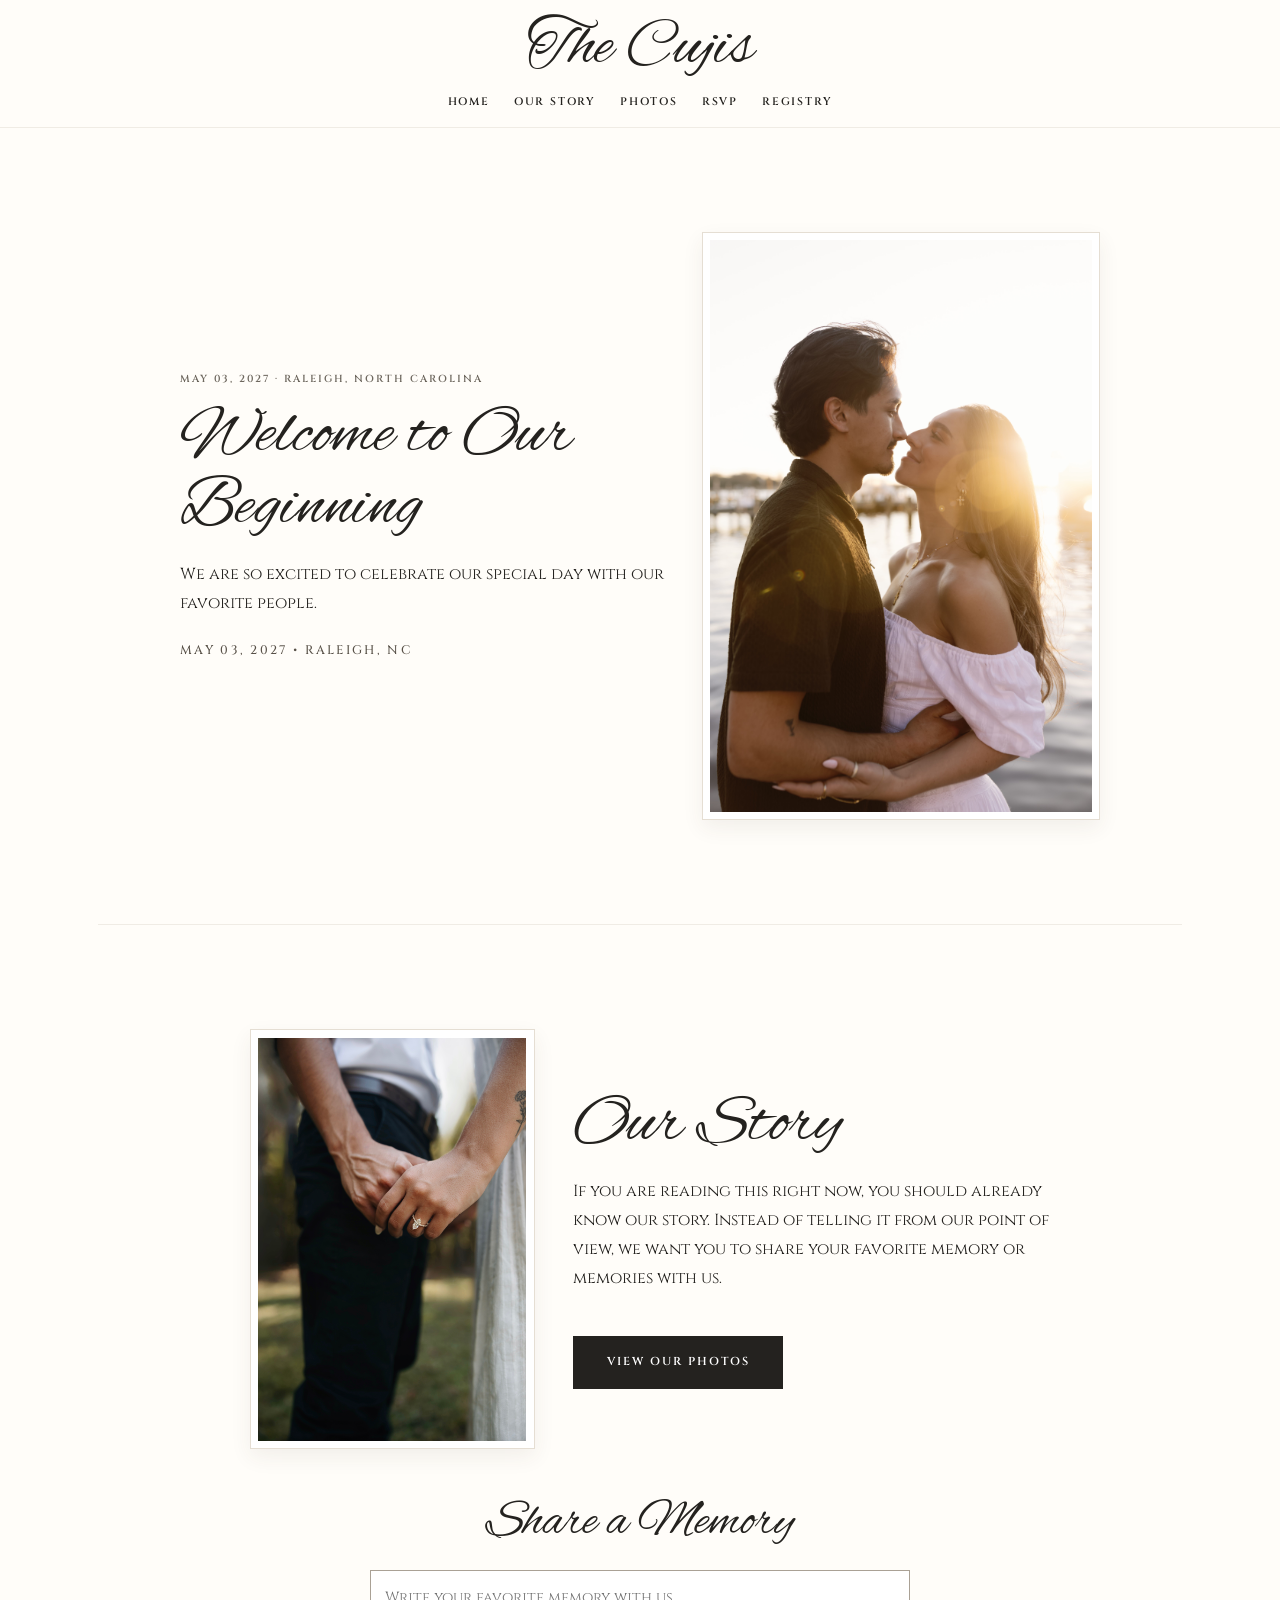
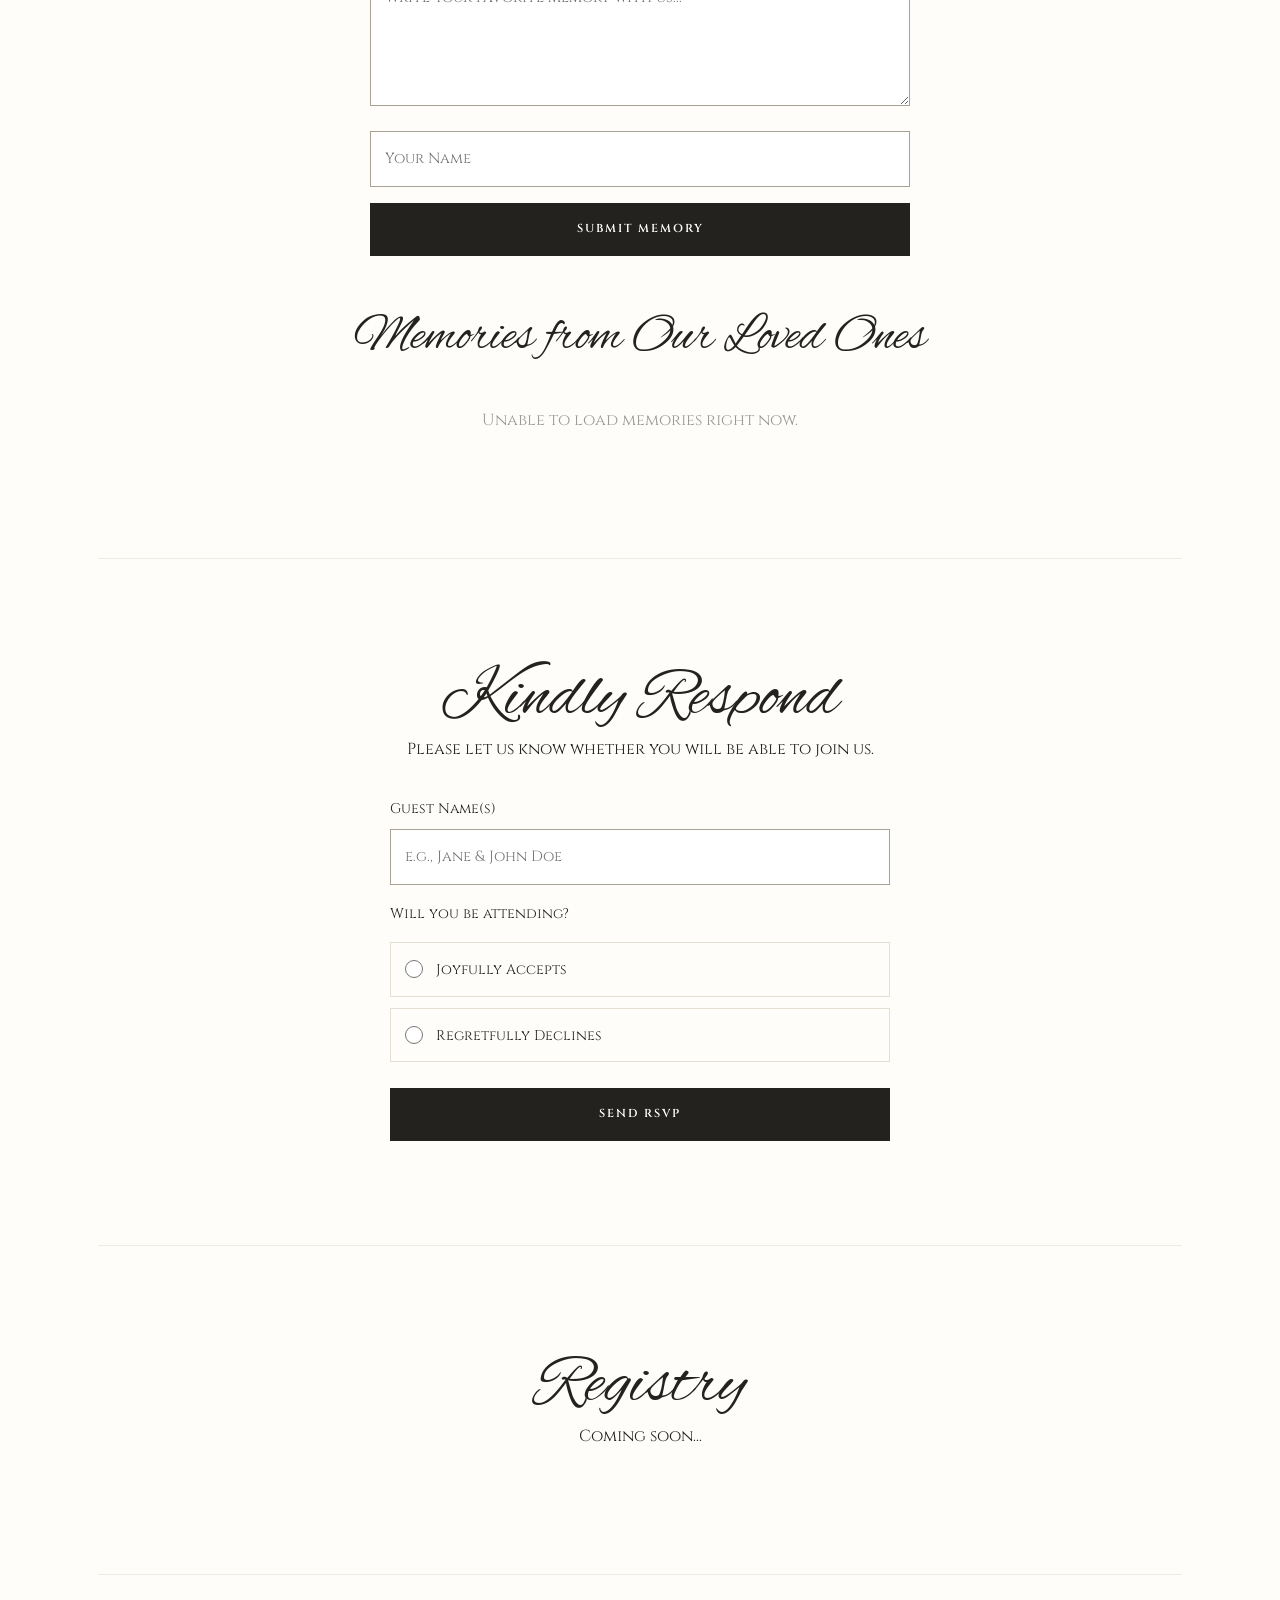
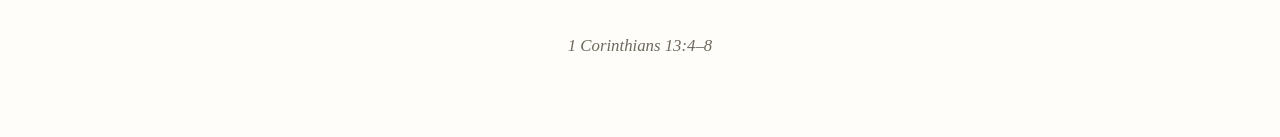
==== commit 94390fe3: "Add files via upload" ====
--- a/index.html
+++ b/index.html
@@ -1,15 +1,14 @@
 <!DOCTYPE html>
+
 <html lang="en">
 <head>
-    <meta charset="UTF-8">
-    <meta name="viewport" content="width=device-width, initial-scale=1.0">
-    <title>The Cujis | Our Wedding</title>
-
-    <link rel="preconnect" href="https://fonts.googleapis.com">
-    <link rel="preconnect" href="https://fonts.gstatic.com" crossorigin>
-    <link href="https://fonts.googleapis.com/css2?family=Alex+Brush&family=Cinzel:wght@400;500;600&display=swap" rel="stylesheet">
-
-    <style>
+<meta charset="utf-8"/>
+<meta content="width=device-width, initial-scale=1.0" name="viewport"/>
+<title>The Cujis | Our Wedding</title>
+<link href="https://fonts.googleapis.com" rel="preconnect"/>
+<link crossorigin="" href="https://fonts.gstatic.com" rel="preconnect"/>
+<link href="https://fonts.googleapis.com/css2?family=Alex+Brush&amp;family=Cinzel:wght@400;500;600&amp;display=swap" rel="stylesheet"/>
+<style>
         /* =========================================
            RESET / DEFAULT DESIGN SETTINGS
            Cinzel + Statement photo sizing
@@ -195,16 +194,6 @@
         .photo-frame img {
             width: 100%;
             height: auto;
-        }
-
-        .photo-caption {
-            margin: 0.7rem 0 0;
-            color: var(--muted-ink);
-            font-family: Georgia, "Times New Roman", serif;
-            font-size: 0.95rem;
-            font-style: italic;
-            letter-spacing: 0;
-            text-align: center;
         }
 
         /* =========================================
@@ -622,350 +611,148 @@
                 grid-template-columns: repeat(4, minmax(0, 1fr));
             }
         }
-    </style>
+    
+        .gallery-link { display:inline-block; width:auto; min-width:210px; margin-top:1.5rem; text-decoration:none; text-align:center; }
+        .gallery-link:focus-visible { outline:2px solid #806a4d; outline-offset:3px; }
+        .gallery-page-heading { padding-top:3rem; }
+        .gallery-page-heading p { max-width:580px; margin:1rem auto 0; }
+</style>
 </head>
-
 <body>
-
-    <header>
-        <h1>The Cujis</h1>
-
-        <nav aria-label="Primary navigation">
-            <a href="#home">Home</a>
-            <a href="#our-story">Our Story</a>
-            <a href="#photo-journey">Photos</a>
-            <a href="#rsvp">RSVP</a>
-            <a href="#registry">Registry</a>
-        </nav>
-    </header>
-
-    <main class="site-shell">
-
-        <!-- =========================================
+<header>
+<h1>The Cujis</h1>
+<nav aria-label="Primary navigation">
+<a href="#home">Home</a>
+<a href="#our-story">Our Story</a>
+<a href="photos.html">Photos</a>
+<a href="#rsvp">RSVP</a>
+<a href="#registry">Registry</a>
+</nav>
+</header>
+<main class="site-shell">
+<!-- =========================================
              HOME
              Dynamic photo 1
              ========================================= -->
-        <section id="home">
-            <div class="welcome-layout">
-                <div class="welcome-copy">
-                    <p class="eyebrow">May 03, 2027 · Raleigh, North Carolina</p>
-                    <h2>Welcome to Our Beginning</h2>
-                    <p>We are so excited to celebrate our special day with our favorite people.</p>
-                    <p class="date-highlight">May 03, 2027 • Raleigh, NC</p>
-                </div>
-
-                <div id="home-photo-slot" class="photo-slot home-photo-slot"></div>
-            </div>
-        </section>
-
-        <!-- =========================================
+<section id="home">
+<div class="welcome-layout">
+<div class="welcome-copy">
+<p class="eyebrow">May 03, 2027 · Raleigh, North Carolina</p>
+<h2>Welcome to Our Beginning</h2>
+<p>We are so excited to celebrate our special day with our favorite people.</p>
+<p class="date-highlight">May 03, 2027 • Raleigh, NC</p>
+</div>
+<div class="photo-slot home-photo-slot" id="home-photo-slot"></div>
+</div>
+</section>
+<!-- =========================================
              PHOTO INTERLUDE
              Dynamic photos 2 and 3
              ========================================= -->
-        <section id="photo-interlude">
-            <div class="photo-interlude-grid">
-                <div id="interlude-photo-slot-1" class="photo-slot interlude-photo-slot"></div>
-                <div id="interlude-photo-slot-2" class="photo-slot interlude-photo-slot"></div>
-            </div>
-        </section>
-
-        <!-- =========================================
+
+<!-- =========================================
              OUR STORY
              Dynamic photo 4 is paired with story text.
              ========================================= -->
-        <section id="our-story">
-            <div class="story-layout">
-                <div id="story-photo-slot" class="photo-slot story-photo-slot"></div>
-
-                <div class="story-copy">
-                    <p class="eyebrow">The Story Continues</p>
-                    <h2>Our Story</h2>
-                    <p>
+<section id="our-story">
+<div class="story-layout">
+<div class="photo-slot story-photo-slot" id="story-photo-slot"></div>
+<div class="story-copy">
+
+<h2>Our Story</h2>
+<p>
                         If you are reading this right now, you should already know our story.
                         Instead of telling it from our point of view, we want you to share your
                         favorite memory or memories with us.
                     </p>
-                </div>
-            </div>
-
-            <div class="submit-memory">
-                <h3>Share a Memory</h3>
-
-                <textarea id="memory-text" rows="4" placeholder="Write your favorite memory with us..." aria-label="Your favorite memory"></textarea>
-
-                <input type="text" id="memory-name" placeholder="Your Name" aria-label="Your name">
-
-                <button id="submit-memory-btn" type="button" onclick="submitMemory()" class="sleek-btn">
+<a class="sleek-btn gallery-link" href="photos.html">View Our Photos</a></div>
+</div>
+<div class="submit-memory">
+<h3>Share a Memory</h3>
+<textarea aria-label="Your favorite memory" id="memory-text" placeholder="Write your favorite memory with us..." rows="4"></textarea>
+<input aria-label="Your name" id="memory-name" placeholder="Your Name" type="text"/>
+<button class="sleek-btn" id="submit-memory-btn" onclick="submitMemory()" type="button">
                     Submit Memory
                 </button>
-
-                <p id="memory-status" class="status-msg" aria-live="polite"></p>
-            </div>
-
-            <h3 style="margin: 3.5rem 0 1.4rem;">Memories from Our Loved Ones</h3>
-            <div id="memories-container" class="memory-wall" aria-live="polite"></div>
-        </section>
-
-        <!-- =========================================
+<p aria-live="polite" class="status-msg" id="memory-status"></p>
+</div>
+<h3 style="margin: 3.5rem 0 1.4rem;">Memories from Our Loved Ones</h3>
+<div aria-live="polite" class="memory-wall" id="memories-container"></div>
+</section>
+<!-- =========================================
              PHOTO MIX CONTROLS
              ========================================= -->
-        <section id="photo-preview">
-            <div class="photo-preview-panel">
-                <p class="eyebrow">Photo Preview</p>
-                <h3>Our Favorite Moments</h3>
-                <p>
-                    Choose how many photos to preview, or shuffle for a different mix across the page.
-                </p>
-
-                <div class="photo-mix-controls">
-                    <button type="button" class="photo-mix-btn active" id="btn-show-10" onclick="setPhotoMixCount(10)" aria-pressed="true">
-                        Show 10 Photos
-                    </button>
-
-                    <button type="button" class="photo-mix-btn" id="btn-show-20" onclick="setPhotoMixCount(20)" aria-pressed="false">
-                        Show All 20
-                    </button>
-
-                    <button type="button" class="photo-mix-btn" onclick="renderPagePhotoPreview()">
-                        Shuffle Photos
-                    </button>
-                </div>
-
-                <p id="photo-mix-status" class="photo-mix-status" aria-live="polite"></p>
-            </div>
-        </section>
-
-        <!-- =========================================
+
+<!-- =========================================
              PHOTO JOURNEY
              Dynamic photos 5 through 20
              ========================================= -->
-        <section id="photo-journey">
-            <div class="gallery-heading">
-                <p class="eyebrow">A Few Favorite Frames</p>
-                <h2>Moments, Noticed</h2>
-                <p>Small pieces of the story that brought us here.</p>
-            </div>
-
-            <div id="photo-journey-grid" class="photo-journey-grid"></div>
-        </section>
-
-        <!-- =========================================
+
+<!-- =========================================
              RSVP
              ========================================= -->
-        <section id="rsvp">
-            <div class="section-intro">
-                <p class="eyebrow">Celebrate With Us</p>
-                <h2>Kindly Respond</h2>
-                <p>Please let us know whether you will be able to join us.</p>
-            </div>
-
-            <form id="rsvp-form">
-                <label class="form-label" for="guest-name">Guest Name(s)</label>
-                <input type="text" id="guest-name" placeholder="e.g., Jane & John Doe" required>
-
-                <span class="form-label">Will you be attending?</span>
-
-                <div class="radio-group">
-                    <label class="radio-label">
-                        <input type="radio" name="attending" value="yes" required>
-                        <span>Joyfully Accepts</span>
-                    </label>
-
-                    <label class="radio-label">
-                        <input type="radio" name="attending" value="no" required>
-                        <span>Regretfully Declines</span>
-                    </label>
-                </div>
-
-                <button type="submit" class="sleek-btn">Send RSVP</button>
-            </form>
-        </section>
-
-        <!-- =========================================
+<section id="rsvp">
+<div class="section-intro">
+
+<h2>Kindly Respond</h2>
+<p>Please let us know whether you will be able to join us.</p>
+</div>
+<form id="rsvp-form">
+<label class="form-label" for="guest-name">Guest Name(s)</label>
+<input id="guest-name" placeholder="e.g., Jane &amp; John Doe" required="" type="text"/>
+<span class="form-label">Will you be attending?</span>
+<div class="radio-group">
+<label class="radio-label">
+<input name="attending" required="" type="radio" value="yes"/>
+<span>Joyfully Accepts</span>
+</label>
+<label class="radio-label">
+<input name="attending" required="" type="radio" value="no"/>
+<span>Regretfully Declines</span>
+</label>
+</div>
+<button class="sleek-btn" type="submit">Send RSVP</button>
+</form>
+</section>
+<!-- =========================================
              REGISTRY
              ========================================= -->
-        <section id="registry">
-            <div class="section-intro">
-                <p class="eyebrow">With Gratitude</p>
-                <h2>Registry</h2>
-                <p>Coming soon...</p>
-            </div>
-        </section>
-    </main>
-
-    <footer>
-        <p>1 Corinthians 13:4–8</p>
-    </footer>
-
-    <script>
-        /* =========================================
-           DYNAMIC PHOTO RENDERING
-           ========================================= */
-        const uploadedPhotoSources = Array.from(
-            { length: 20 },
-            (_, index) => `images/${index + 1}.JPEG`
-        );
-
-        const photoCaptions = [
-            "A favorite moment",
-            "The beginning",
-            "With love",
-            "A beautiful memory",
-            "Forever starts here",
-            "Together, always",
-            "A little joy",
-            "The sweetest days",
-            "One of our favorites",
-            "A moment to remember"
-        ];
-
-        let selectedPhotoCount = 10;
-
-        /* Fisher-Yates shuffle */
-        function shuffleArray(items) {
-            const shuffled = [...items];
-
-            for (let index = shuffled.length - 1; index > 0; index--) {
-                const randomIndex = Math.floor(Math.random() * (index + 1));
-
-                [shuffled[index], shuffled[randomIndex]] = [
-                    shuffled[randomIndex],
-                    shuffled[index]
-                ];
-            }
-
-            return shuffled;
-        }
-
-        function setPhotoMixCount(count) {
-            selectedPhotoCount = count;
-
-            const showTenButton = document.getElementById("btn-show-10");
-            const showTwentyButton = document.getElementById("btn-show-20");
-
-            showTenButton.classList.toggle("active", count === 10);
-            showTwentyButton.classList.toggle("active", count === 20);
-
-            showTenButton.setAttribute("aria-pressed", count === 10 ? "true" : "false");
-            showTwentyButton.setAttribute("aria-pressed", count === 20 ? "true" : "false");
-
-            renderPagePhotoPreview();
-        }
-
-        function createPhotoFigure(source, position, isHomePhoto = false, isGalleryPhoto = false) {
+<section id="registry">
+<div class="section-intro">
+
+<h2>Registry</h2>
+<p>Coming soon...</p>
+</div>
+</section>
+</main>
+<footer>
+<p>1 Corinthians 13:4–8</p>
+</footer>
+<script>        /* Two fixed homepage photos; all others appear exclusively on photos.html. */
+        const homepagePhotos = ["images/2.JPEG", "images/15.JPEG"];
+
+        function fillHomepagePhoto(slotId, source, altText, priority = false) {
+            const slot = document.getElementById(slotId);
+            if (!slot) return;
             const figure = document.createElement("figure");
             figure.className = "photo-figure";
-
             const frame = document.createElement("div");
             frame.className = "photo-frame";
-
             const image = document.createElement("img");
             image.src = source;
-            image.alt = `Wedding photo ${position + 1}`;
+            image.alt = altText;
             image.decoding = "async";
-
-            if (isHomePhoto) {
-                image.loading = "eager";
-                image.fetchPriority = "high";
-            } else {
-                image.loading = "lazy";
-            }
-
-            const caption = document.createElement("figcaption");
-            caption.className = "photo-caption";
-            caption.textContent = photoCaptions[position % photoCaptions.length];
-
+            image.loading = priority ? "eager" : "lazy";
+            if (priority) image.fetchPriority = "high";
             frame.appendChild(image);
             figure.appendChild(frame);
-
-            if (!isHomePhoto || isGalleryPhoto) {
-                figure.appendChild(caption);
-            }
-
-            return figure;
-        }
-
-        function clearPhotoSlot(slotId) {
-            const slot = document.getElementById(slotId);
-
-            if (!slot) return;
-
-            slot.innerHTML = "";
-            slot.classList.add("is-empty");
-        }
-
-        function fillPhotoSlot(slotId, source, position, isHomePhoto = false) {
-            const slot = document.getElementById(slotId);
-
-            if (!slot || !source) return;
-
-            slot.innerHTML = "";
-            slot.appendChild(createPhotoFigure(source, position, isHomePhoto));
-            slot.classList.remove("is-empty");
-        }
-
-        function updatePhotoSectionVisibility() {
-            const interludeSection = document.getElementById("photo-interlude");
-            const journeySection = document.getElementById("photo-journey");
-
-            const interludeHasPhotos = document.querySelectorAll(
-                "#photo-interlude .photo-slot:not(.is-empty)"
-            ).length > 0;
-
-            const journeyHasPhotos = document.querySelectorAll(
-                "#photo-journey-grid .gallery-photo-slot"
-            ).length > 0;
-
-            interludeSection.classList.toggle("is-empty-section", !interludeHasPhotos);
-            journeySection.classList.toggle("is-empty-section", !journeyHasPhotos);
-        }
-
-        function renderPagePhotoPreview() {
-            const randomizedPhotos = shuffleArray(uploadedPhotoSources);
-            const selectedPhotos = randomizedPhotos.slice(0, selectedPhotoCount);
-
-            /*
-                First four selected photos are deliberately paired
-                with Home, the photo interlude, and Our Story.
-
-                Remaining selected photos appear only in the
-                curated Photo Journey gallery.
-            */
-            clearPhotoSlot("home-photo-slot");
-            clearPhotoSlot("interlude-photo-slot-1");
-            clearPhotoSlot("interlude-photo-slot-2");
-            clearPhotoSlot("story-photo-slot");
-
-            fillPhotoSlot("home-photo-slot", selectedPhotos[0], 0, true);
-            fillPhotoSlot("interlude-photo-slot-1", selectedPhotos[1], 1);
-            fillPhotoSlot("interlude-photo-slot-2", selectedPhotos[2], 2);
-            fillPhotoSlot("story-photo-slot", selectedPhotos[3], 3);
-
-            const gallery = document.getElementById("photo-journey-grid");
-            gallery.innerHTML = "";
-
-            selectedPhotos.slice(4).forEach((source, index) => {
-                const gallerySlot = document.createElement("div");
-                gallerySlot.className = "gallery-photo-slot";
-
-                const photoPosition = index + 4;
-                gallerySlot.appendChild(
-                    createPhotoFigure(source, photoPosition, false, true)
-                );
-
-                gallery.appendChild(gallerySlot);
-            });
-
-            updatePhotoSectionVisibility();
-
-            const galleryPhotoCount = Math.max(selectedPhotoCount - 4, 0);
-            const status = document.getElementById("photo-mix-status");
-
-            status.textContent =
-                `Showing ${selectedPhotoCount} unique photos: 4 appear in the Home, interlude, and Our Story pairings, while ${galleryPhotoCount} appear in the Photo Journey gallery.`;
-        }
-
-        /* =========================================
+            slot.replaceChildren(figure);
+        }
+
+        fillHomepagePhoto("home-photo-slot", homepagePhotos[0], "Wedding photo 2", true);
+        fillHomepagePhoto("story-photo-slot", homepagePhotos[1], "Wedding photo 15");
+
+/* =========================================
            GOOGLE APPS SCRIPT MEMORY INTEGRATION
            ========================================= */
         const SCRIPT_URL = "https://script.google.com/macros/s/AKfycbwIwzcMUfcDS8phJ6EBTNXCgufqrjDyp50wKKZwQ7qsTVAqbYL5tCtZyXgL-kzdB11ZWw/exec";
@@ -1072,8 +859,7 @@
         /* =========================================
            INITIAL PAGE LOAD
            ========================================= */
-        renderPagePhotoPreview();
         loadApprovedMemories();
     </script>
 </body>
-</html>
+</html>
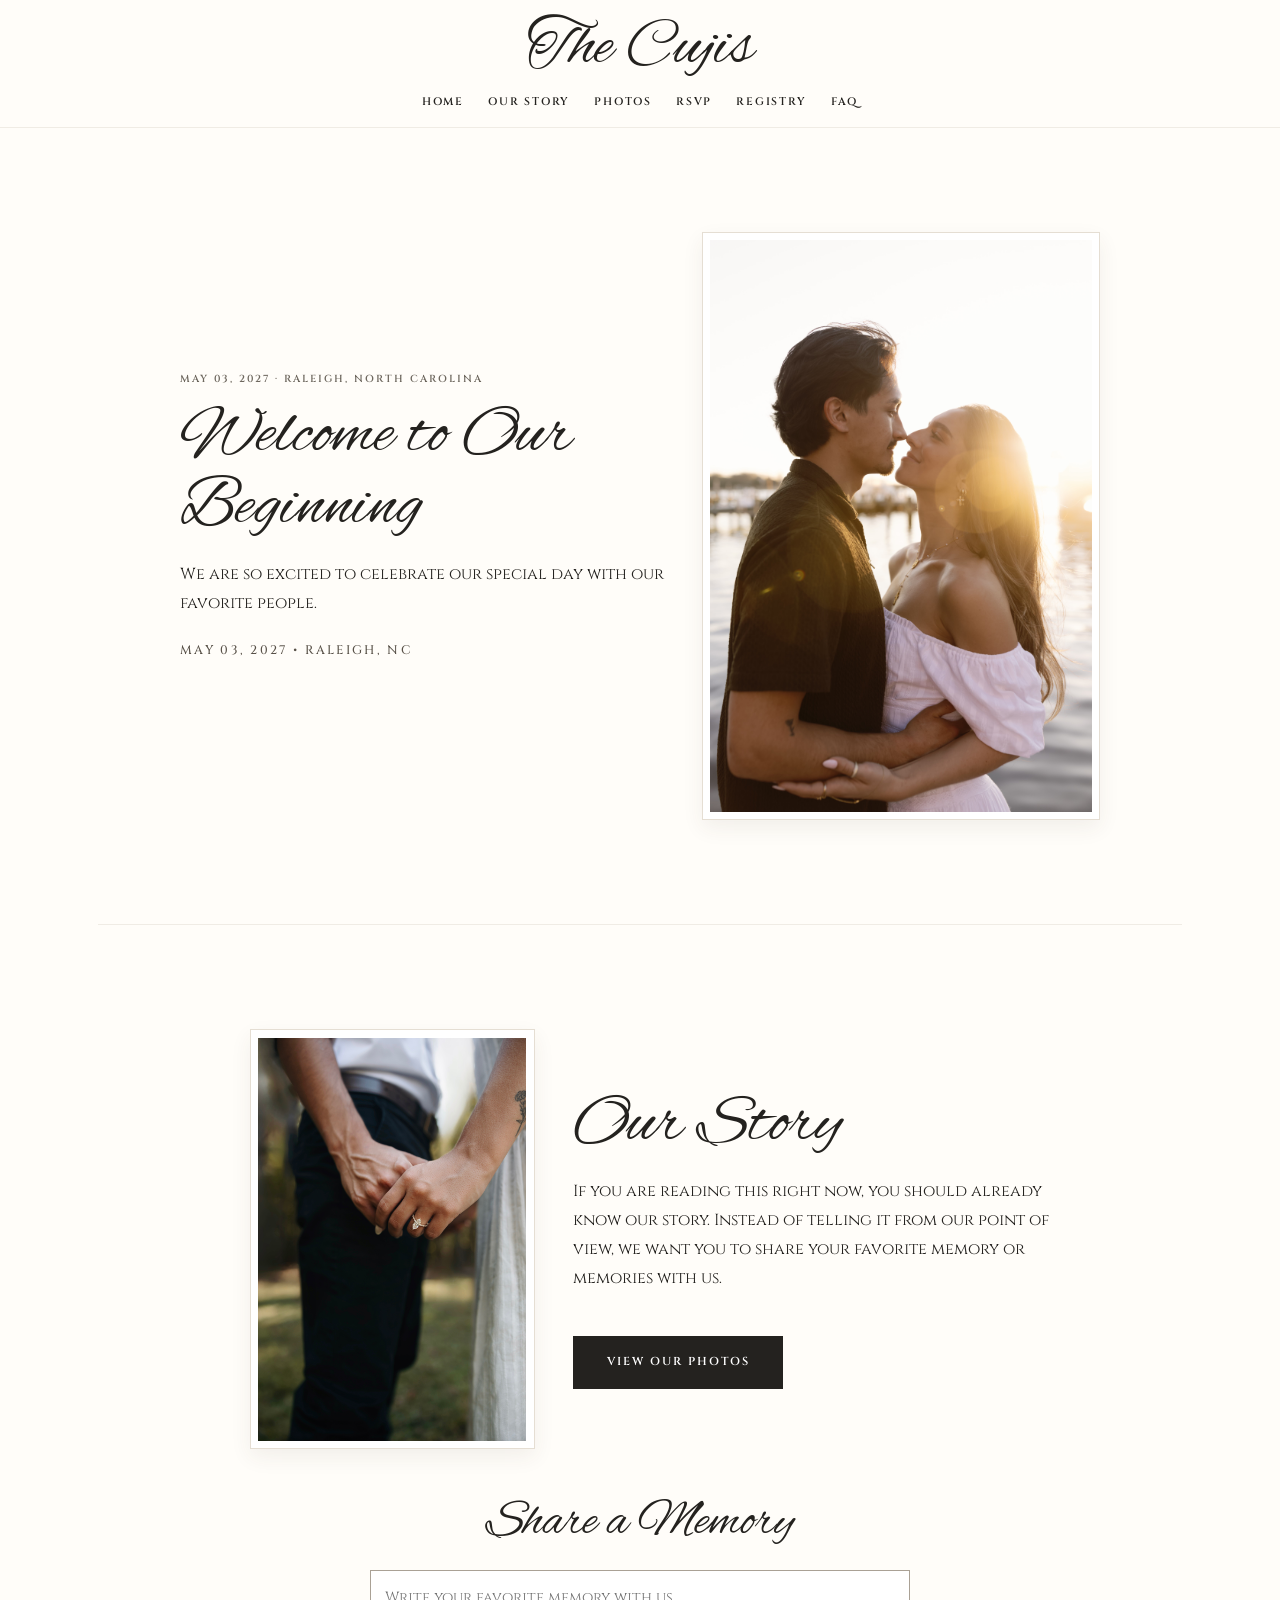
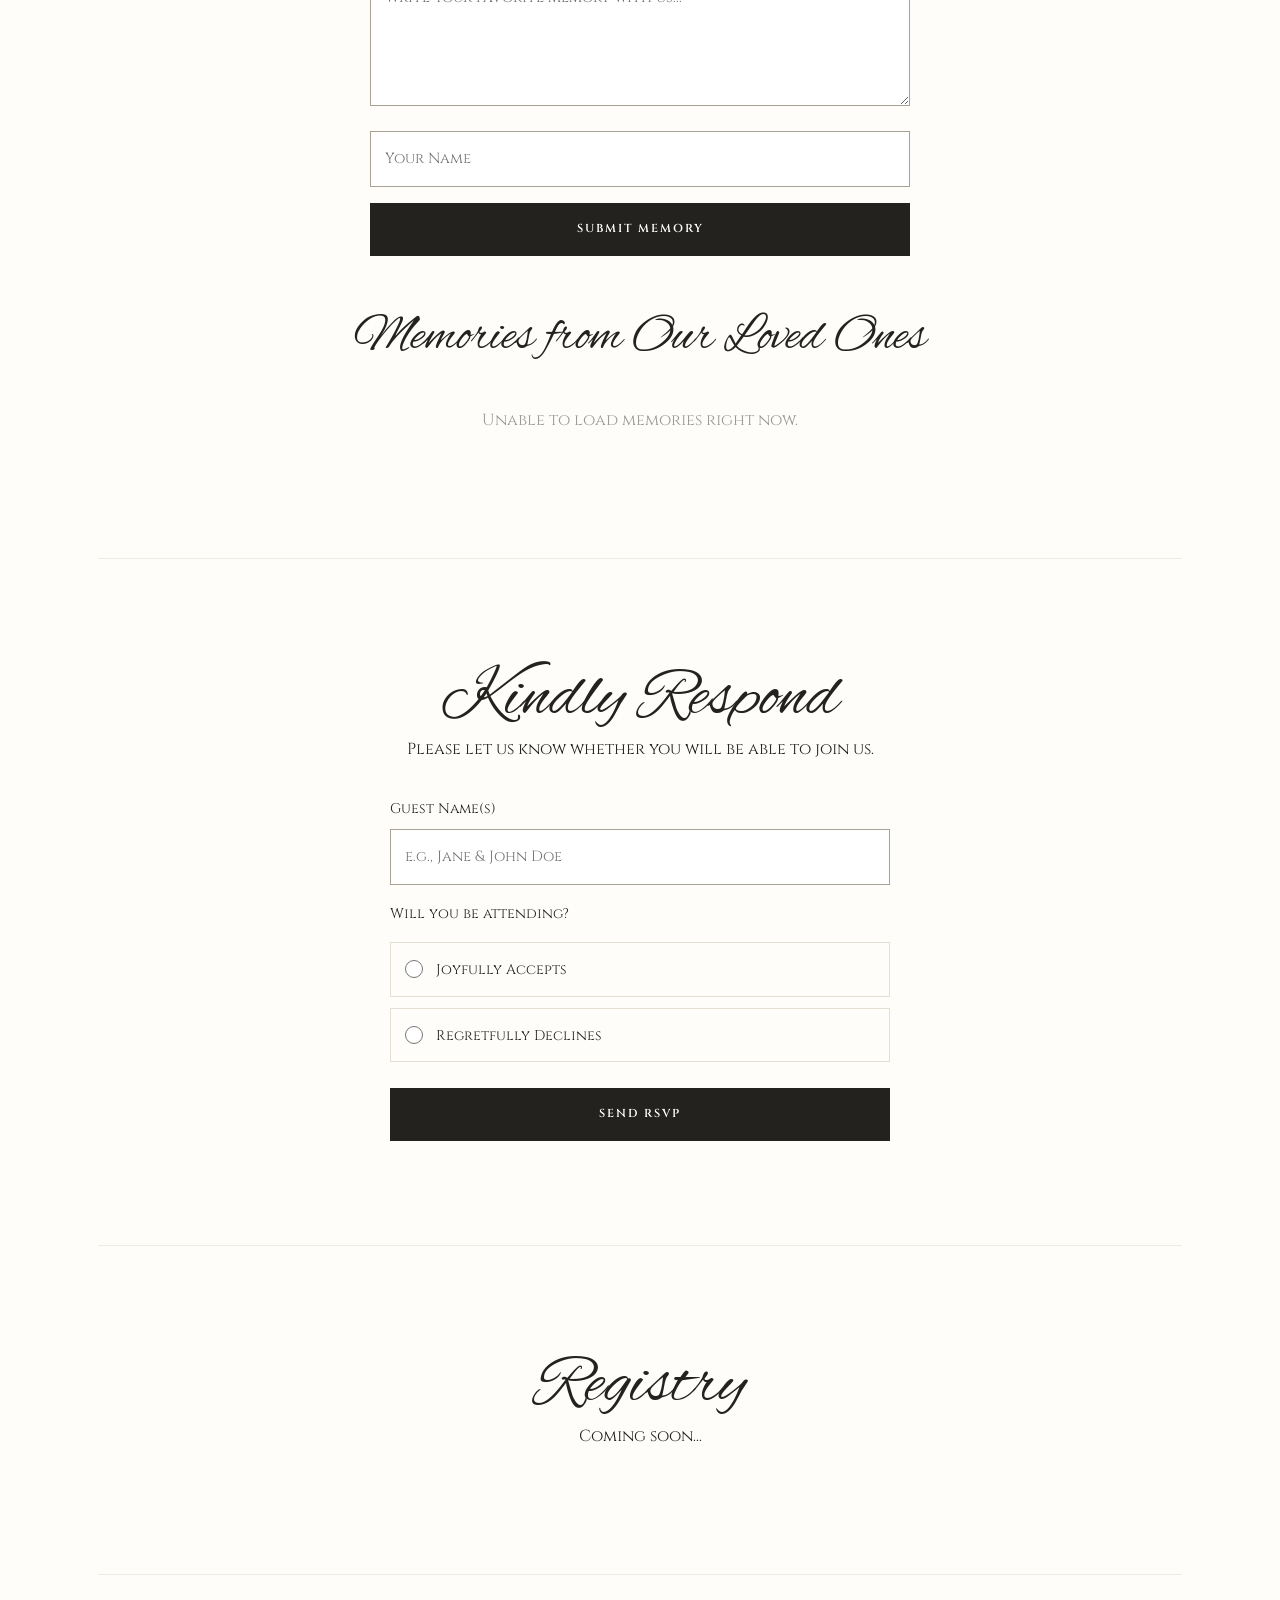
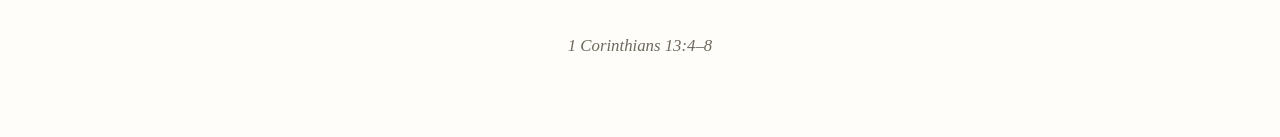
==== commit e3833490: "Add files via upload" ====
--- a/index.html
+++ b/index.html
@@ -621,13 +621,7 @@
 <body>
 <header>
 <h1>The Cujis</h1>
-<nav aria-label="Primary navigation">
-<a href="#home">Home</a>
-<a href="#our-story">Our Story</a>
-<a href="photos.html">Photos</a>
-<a href="#rsvp">RSVP</a>
-<a href="#registry">Registry</a>
-</nav>
+<nav aria-label="Primary navigation"><a href="index.html#home">Home</a><a href="index.html#our-story">Our Story</a><a href="photos.html">Photos</a><a href="index.html#rsvp">RSVP</a><a href="index.html#registry">Registry</a><a href="faq.html">FAQ</a></nav>
 </header>
 <main class="site-shell">
 <!-- =========================================
@@ -649,7 +643,6 @@
              PHOTO INTERLUDE
              Dynamic photos 2 and 3
              ========================================= -->
-
 <!-- =========================================
              OUR STORY
              Dynamic photo 4 is paired with story text.
@@ -658,7 +651,6 @@
 <div class="story-layout">
 <div class="photo-slot story-photo-slot" id="story-photo-slot"></div>
 <div class="story-copy">
-
 <h2>Our Story</h2>
 <p>
                         If you are reading this right now, you should already know our story.
@@ -682,18 +674,15 @@
 <!-- =========================================
              PHOTO MIX CONTROLS
              ========================================= -->
-
 <!-- =========================================
              PHOTO JOURNEY
              Dynamic photos 5 through 20
              ========================================= -->
-
 <!-- =========================================
              RSVP
              ========================================= -->
 <section id="rsvp">
 <div class="section-intro">
-
 <h2>Kindly Respond</h2>
 <p>Please let us know whether you will be able to join us.</p>
 </div>
@@ -719,7 +708,6 @@
              ========================================= -->
 <section id="registry">
 <div class="section-intro">
-
 <h2>Registry</h2>
 <p>Coming soon...</p>
 </div>
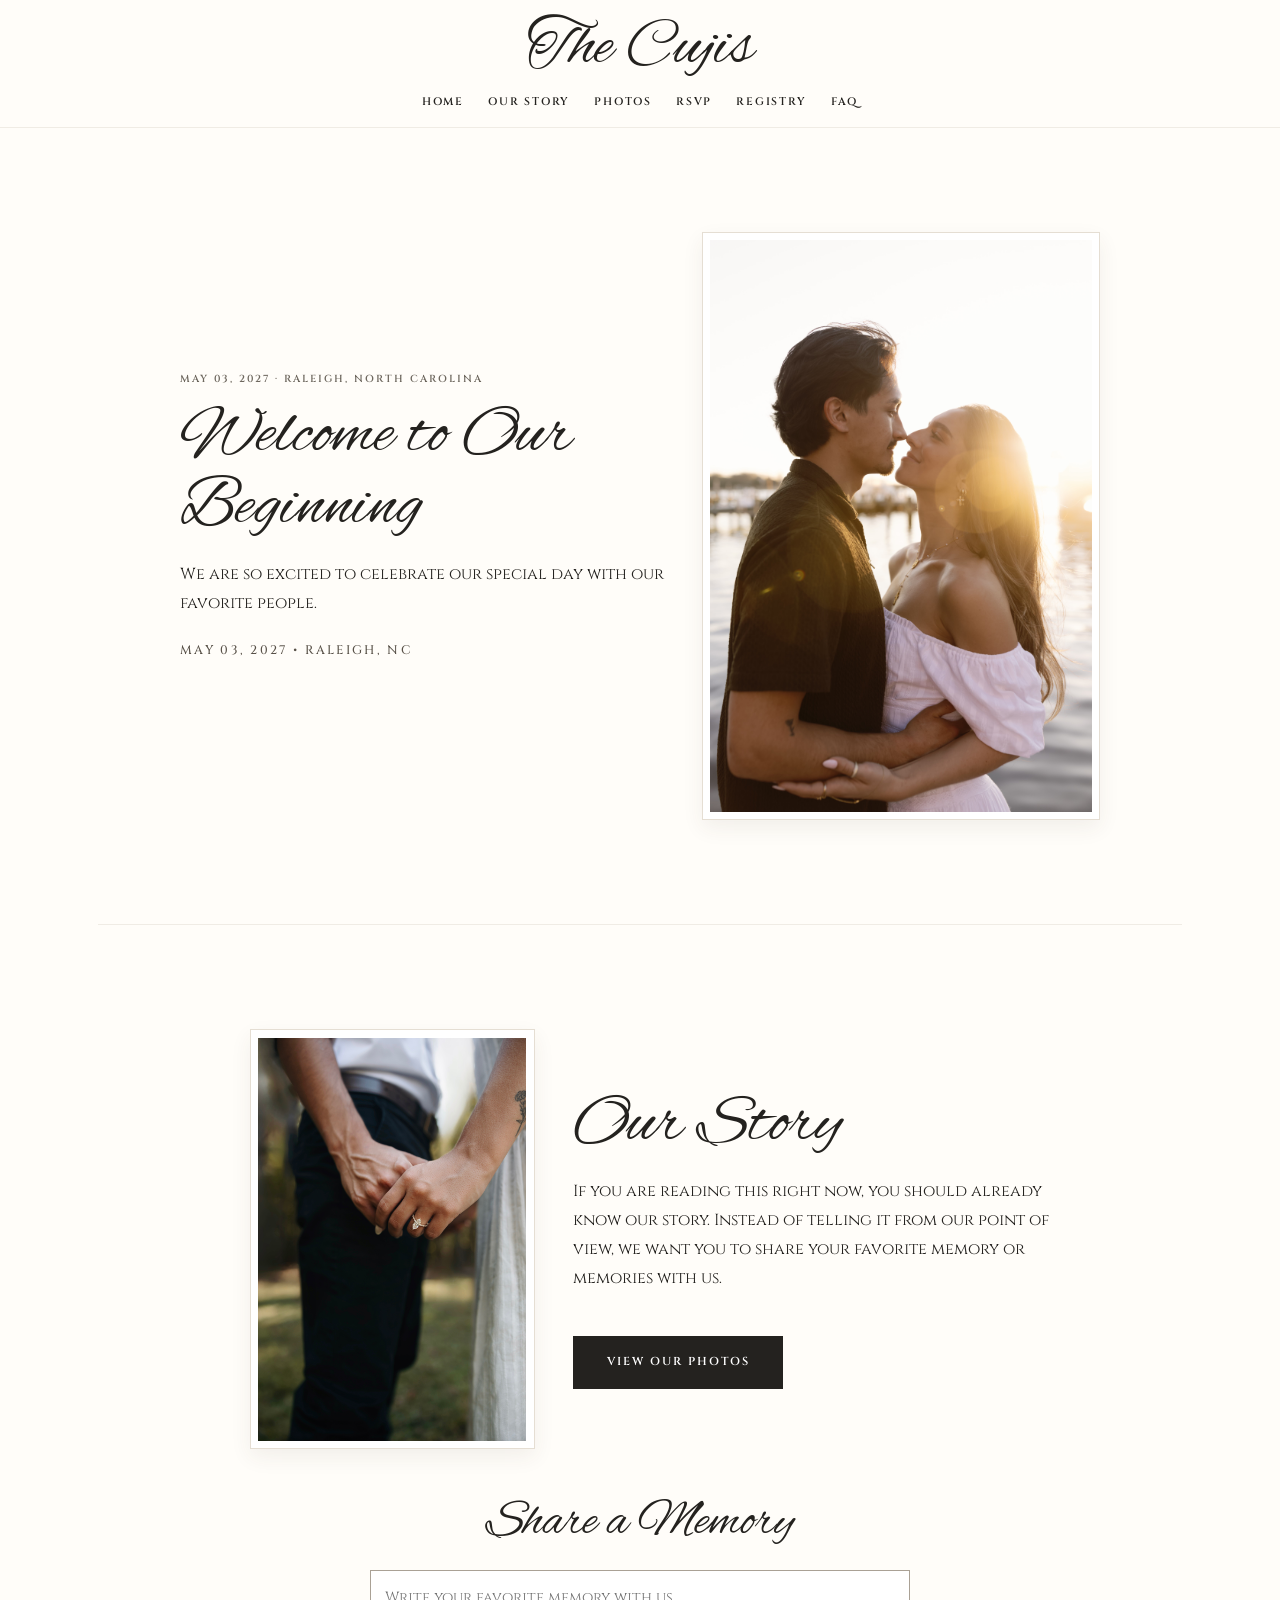
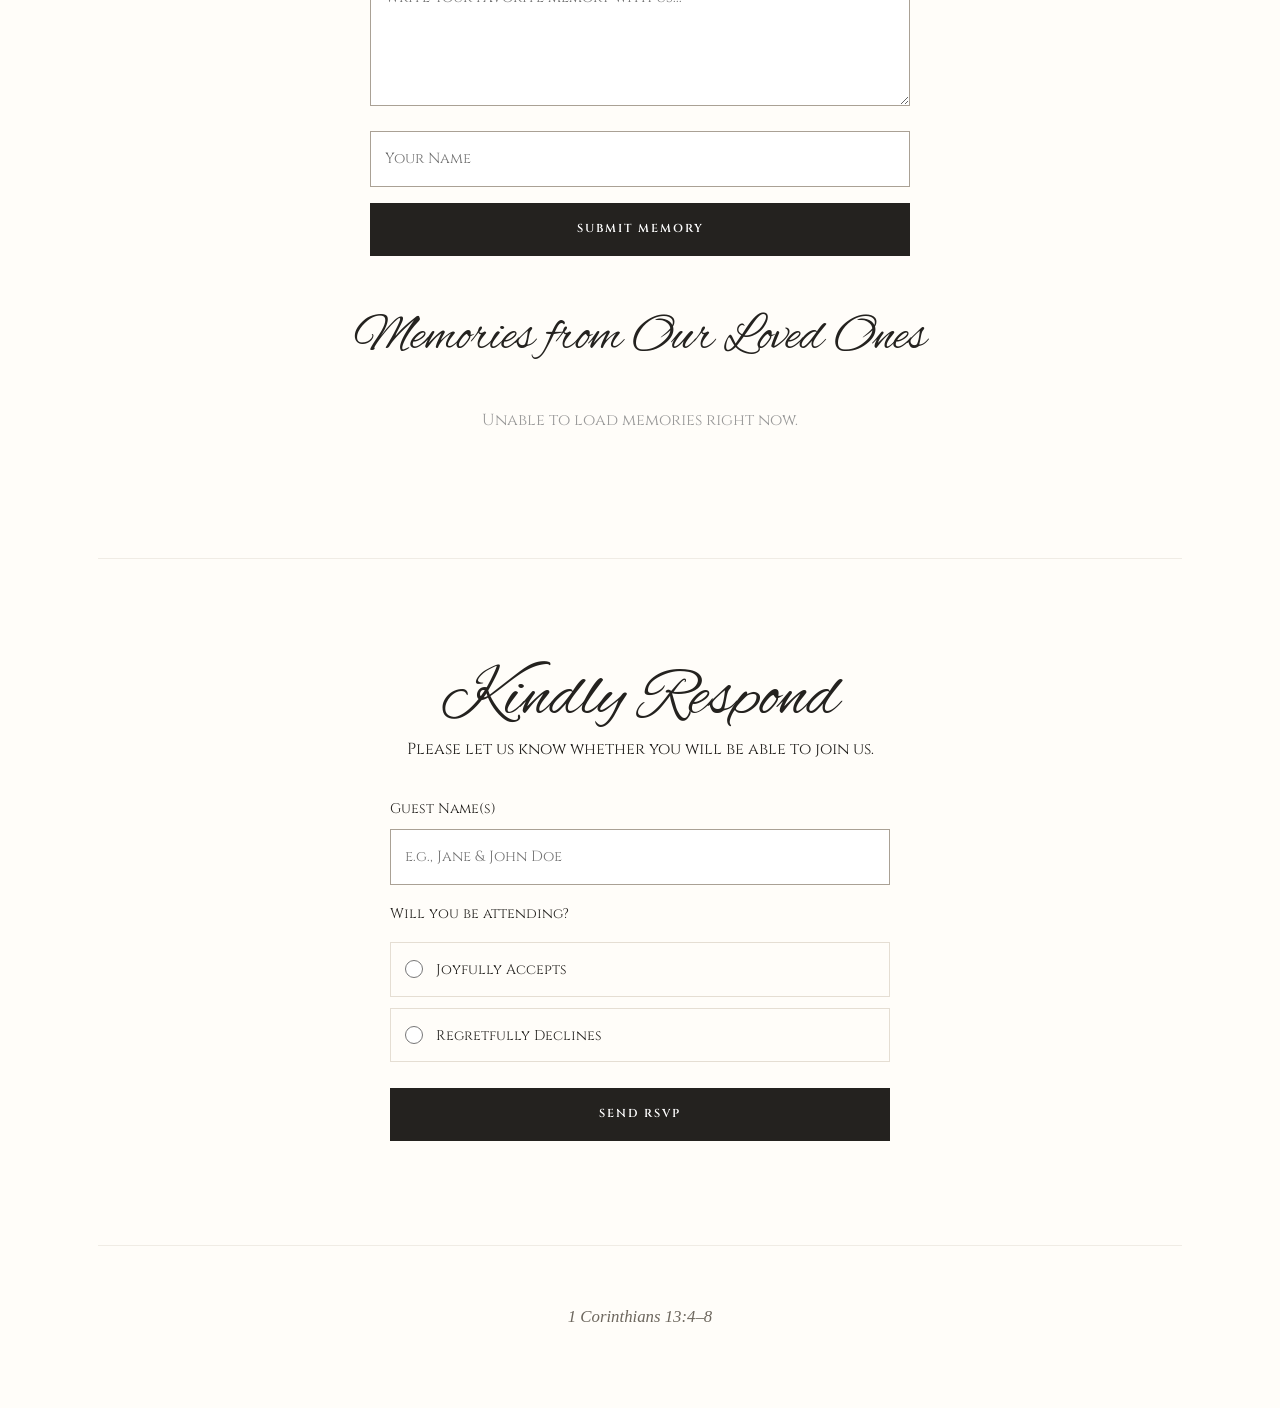
==== commit 1968fb8c: "Add files via upload" ====
--- a/index.html
+++ b/index.html
@@ -621,7 +621,7 @@
 <body>
 <header>
 <h1>The Cujis</h1>
-<nav aria-label="Primary navigation"><a href="index.html#home">Home</a><a href="index.html#our-story">Our Story</a><a href="photos.html">Photos</a><a href="index.html#rsvp">RSVP</a><a href="index.html#registry">Registry</a><a href="faq.html">FAQ</a></nav>
+<nav aria-label="Primary navigation"><a href="index.html#home">Home</a><a href="index.html#our-story">Our Story</a><a href="photos.html">Photos</a><a href="index.html#rsvp">RSVP</a><a href="registry.html">Registry</a><a href="faq.html">FAQ</a></nav>
 </header>
 <main class="site-shell">
 <!-- =========================================
@@ -670,6 +670,7 @@
 </div>
 <h3 style="margin: 3.5rem 0 1.4rem;">Memories from Our Loved Ones</h3>
 <div aria-live="polite" class="memory-wall" id="memories-container"></div>
+<a class="sleek-btn gallery-link" href="memories.html" id="view-all-memories" style="display:none; max-width:340px; margin:1.4rem auto 0;">View All Memories</a>
 </section>
 <!-- =========================================
              PHOTO MIX CONTROLS
@@ -706,12 +707,7 @@
 <!-- =========================================
              REGISTRY
              ========================================= -->
-<section id="registry">
-<div class="section-intro">
-<h2>Registry</h2>
-<p>Coming soon...</p>
-</div>
-</section>
+
 </main>
 <footer>
 <p>1 Corinthians 13:4–8</p>
@@ -812,7 +808,7 @@
                     return;
                 }
 
-                data.memories.forEach(memory => {
+                data.memories.slice(0, 2).forEach(memory => {
                     const memoryCard = document.createElement("div");
                     memoryCard.className = "memory-card";
 
@@ -823,6 +819,7 @@
 
                     container.appendChild(memoryCard);
                 });
+                document.getElementById("view-all-memories").style.display = data.memories.length > 2 ? "inline-block" : "none";
             } catch (error) {
                 console.error(error);
                 container.innerHTML = '<p style="text-align:center; color:#999;">Unable to load memories right now.</p>';
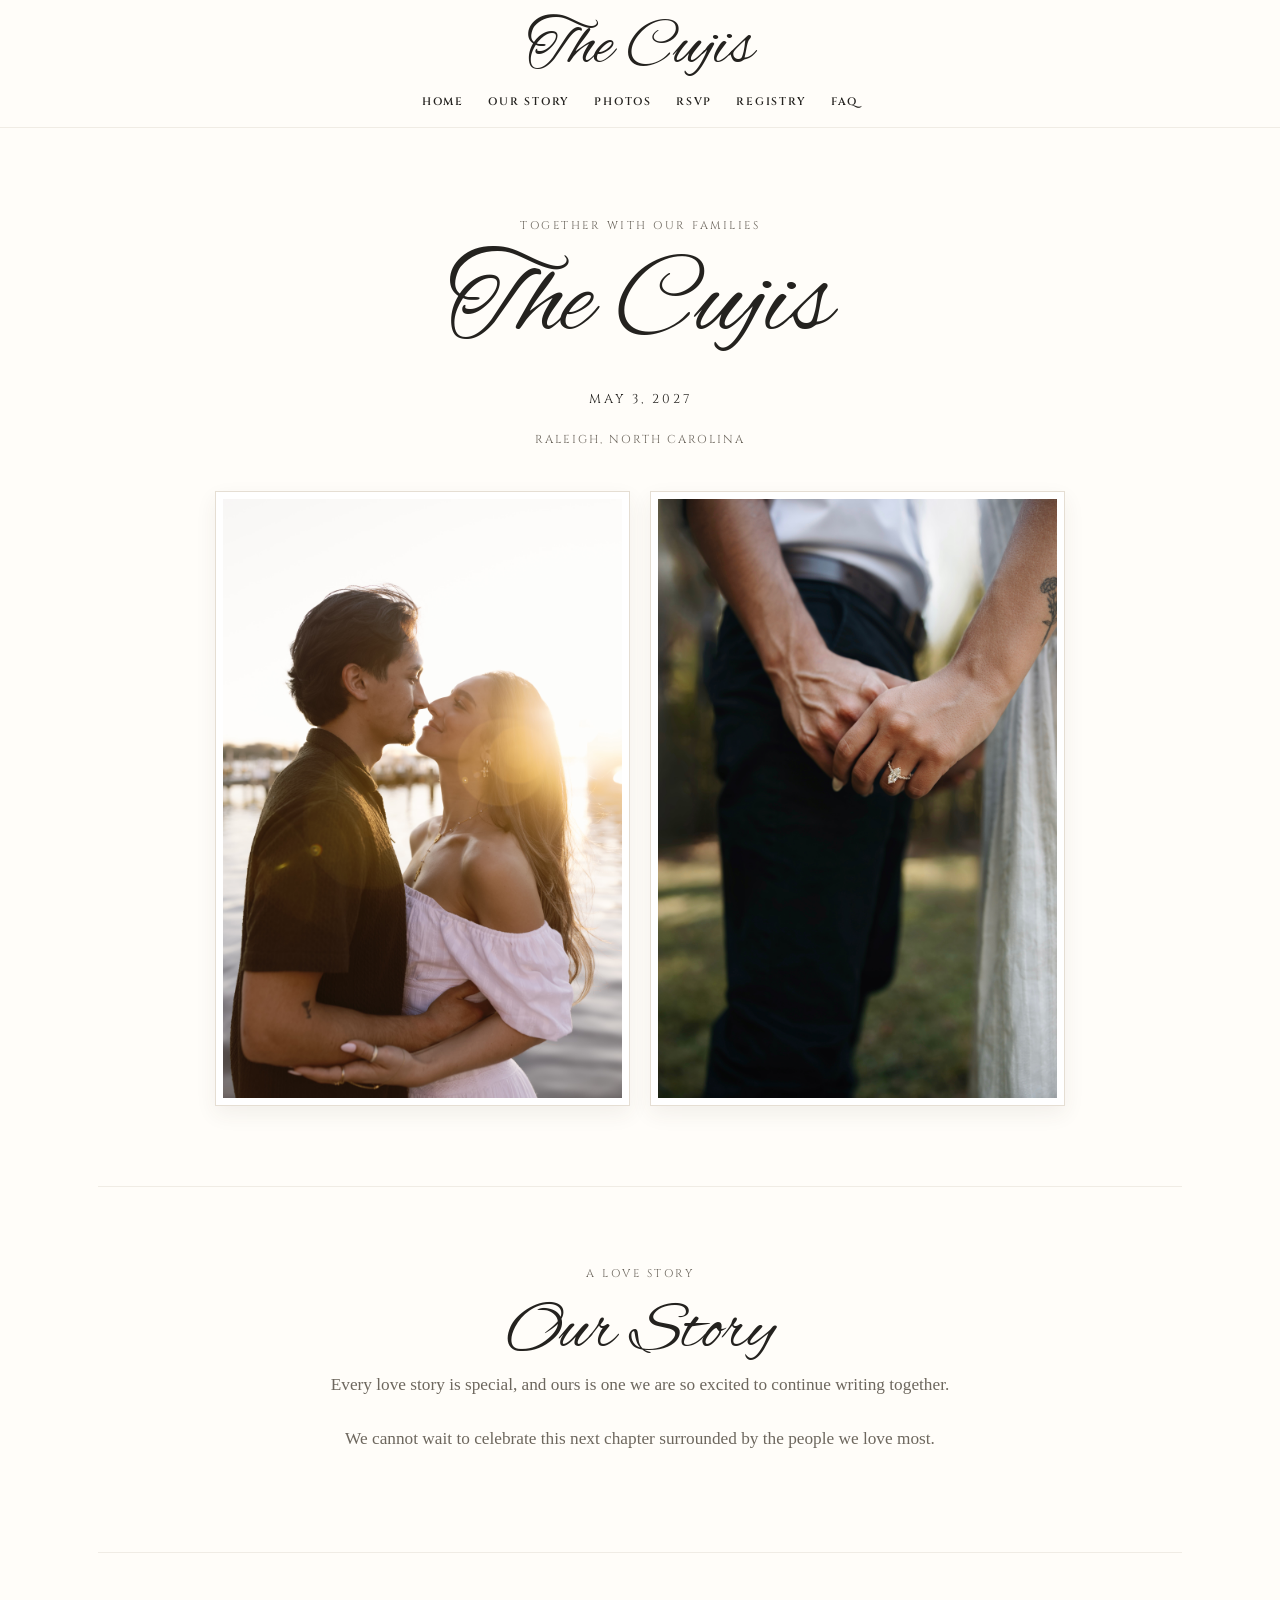
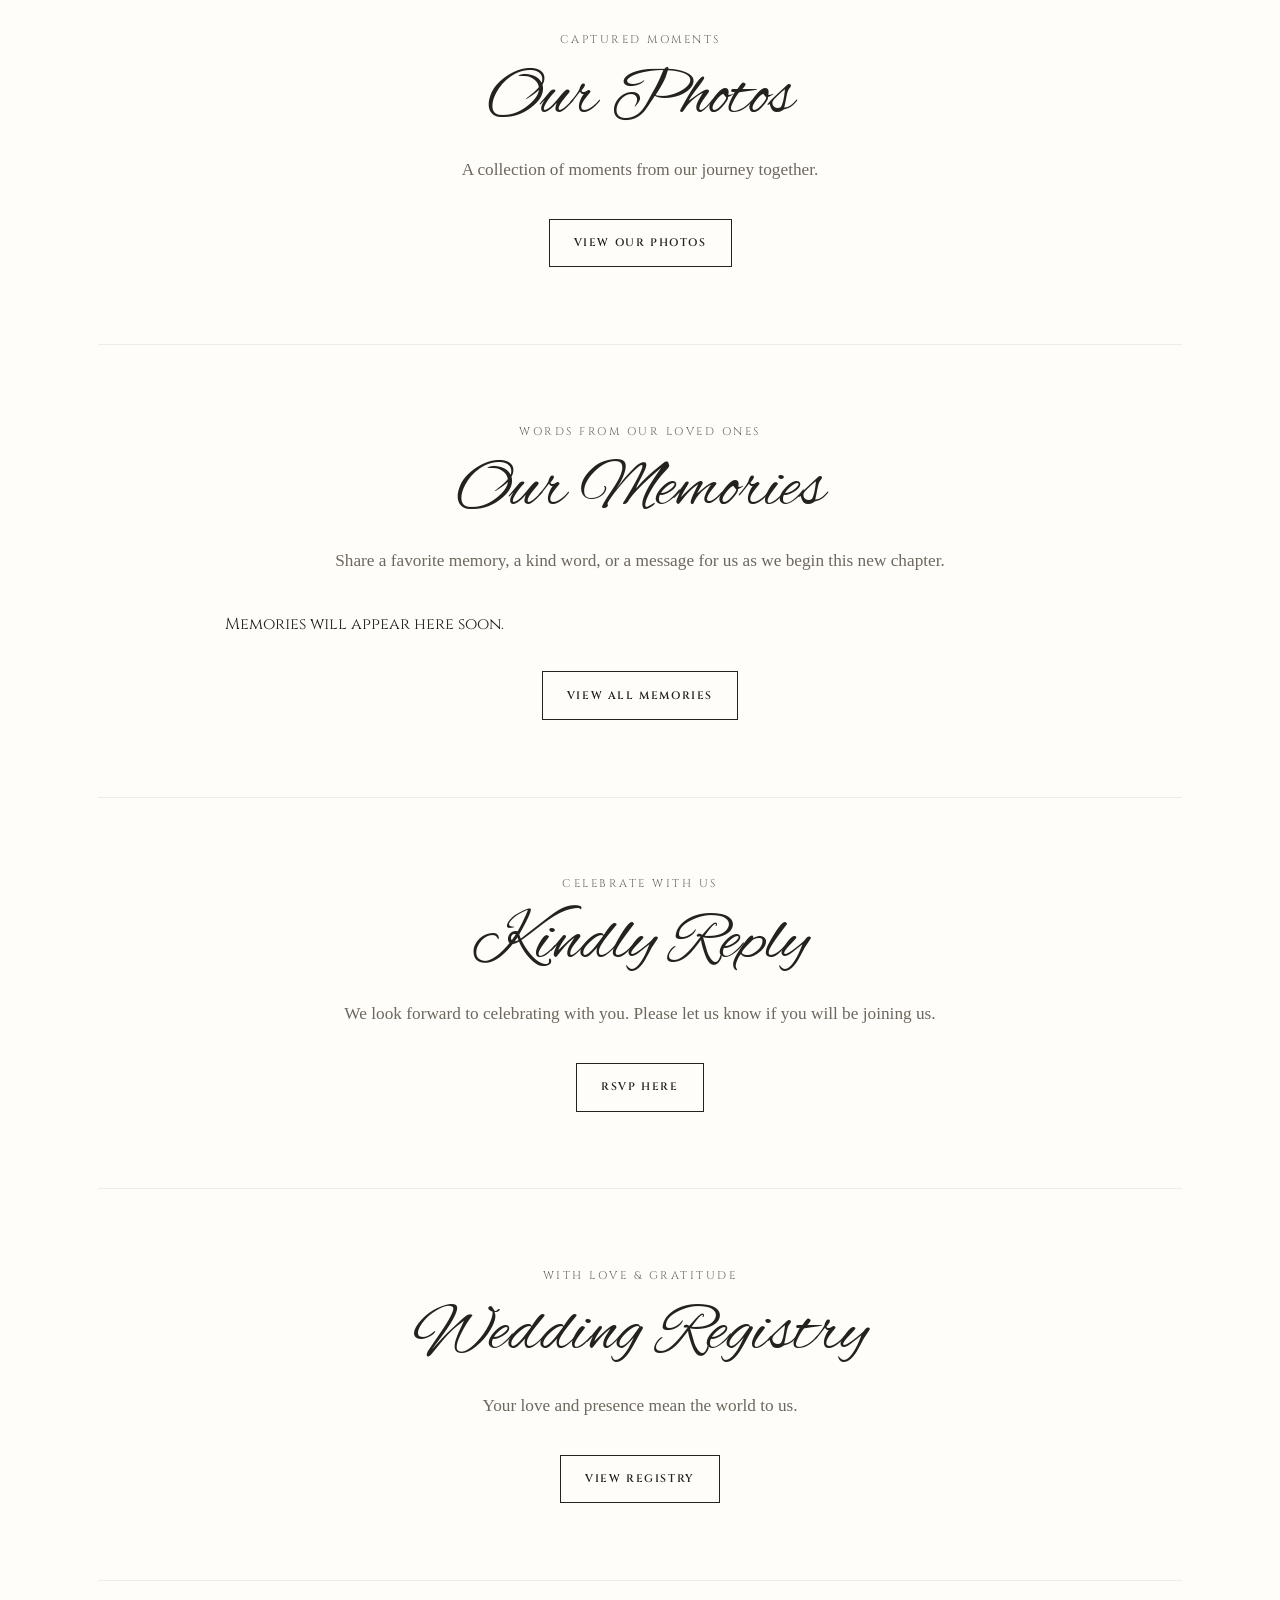
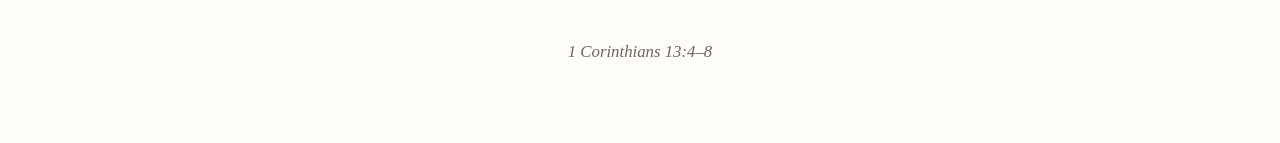
==== commit a37dcc55: "Update index.html" ====
--- a/index.html
+++ b/index.html
@@ -1,5 +1,5 @@
+
 <!DOCTYPE html>
-
 <html lang="en">
 <head>
 <meta charset="utf-8"/>
@@ -10,61 +10,38 @@
 <link href="https://fonts.googleapis.com/css2?family=Alex+Brush&amp;family=Cinzel:wght@400;500;600&amp;display=swap" rel="stylesheet"/>
 <style>
         /* =========================================
-           RESET / DEFAULT DESIGN SETTINGS
-           Cinzel + Statement photo sizing
-           ========================================= */
+           GLOBAL RESET & BASE
+        ========================================= */
         *, *::before, *::after {
             box-sizing: border-box;
-        }
-
-        html {
-            scroll-behavior: smooth;
-            -webkit-text-size-adjust: 100%;
         }
 
         :root {
             --script-font: "Alex Brush", cursive;
             --body-font: "Cinzel", serif;
-
             --paper: #fffdf9;
             --warm-white: #faf7f1;
             --ink: #24221f;
             --muted-ink: #6d675e;
             --line: #e5ded3;
             --soft-line: #f0ece5;
-
-            /* Statement sizing is the permanent default. */
-            --hero-width: 520px;
-            --story-width: 285px;
-            --interlude-width: 285px;
-            --gallery-gap: 1.1rem;
+            --accent: #977957;
+        }
+
+        html {
+            scroll-behavior: smooth;
+            -webkit-text-size-adjust: 100%;
         }
 
         body {
             margin: 0;
+            background: var(--paper);
             color: var(--ink);
-            background: var(--paper);
             font-family: var(--body-font);
             font-size: 1rem;
             line-height: 1.8;
             text-align: center;
             overflow-x: hidden;
-        }
-
-        img {
-            display: block;
-            max-width: 100%;
-            height: auto;
-        }
-
-        button,
-        input,
-        textarea {
-            font: inherit;
-        }
-
-        button {
-            -webkit-tap-highlight-color: transparent;
         }
 
         h1, h2, h3 {
@@ -84,55 +61,24 @@
         }
 
         h3 {
-            font-size: clamp(2.2rem, 6vw, 3.2rem);
+            font-size: clamp(2rem, 6vw, 3rem);
         }
 
         p {
             margin: 0 0 1.2rem;
         }
 
-        .eyebrow {
-            margin-bottom: 0.7rem;
-            color: var(--muted-ink);
-            font-size: 0.64rem;
-            font-weight: 600;
-            letter-spacing: 2px;
-            text-transform: uppercase;
-        }
-
-        .date-highlight {
-            margin-top: 1.4rem;
-            color: #575047;
-            font-size: 0.78rem;
-            font-weight: 500;
-            letter-spacing: 2.3px;
-            text-transform: uppercase;
-        }
-
-        .site-shell {
-            width: min(100%, 1120px);
-            margin: 0 auto;
-            padding: 0 1.1rem;
-        }
-
-        section {
-            padding: 4.8rem 0;
-            border-bottom: 1px solid var(--soft-line);
-        }
-
-        section.is-empty-section {
-            display: none;
-        }
-
-        @media (min-width: 768px) {
-            section {
-                padding: 6.5rem 0;
-            }
-        }
-
-        /* =========================================
-           HEADER / NAVIGATION
-           ========================================= */
+        a {
+            color: inherit;
+        }
+
+        button, input, select, textarea {
+            font: inherit;
+        }
+
+        /* =========================================
+           HEADER & NAVIGATION
+        ========================================= */
         header {
             position: sticky;
             top: 0;
@@ -169,357 +115,165 @@
 
         nav a:hover,
         nav a:focus-visible {
-            color: #977957;
-        }
-
-        /* =========================================
-           SHARED IMAGE STYLES
-           ========================================= */
-        .photo-slot.is-empty {
-            display: none;
-        }
-
-        .photo-figure {
+            color: var(--accent);
+        }
+
+        /* =========================================
+           LAYOUT
+        ========================================= */
+        .site-shell {
+            width: min(100%, 1120px);
+            margin: 0 auto;
+            padding: 0 1.1rem;
+        }
+
+        section {
+            padding: 4.8rem 0;
+            border-bottom: 1px solid var(--soft-line);
+        }
+
+        .eyebrow {
+            margin-bottom: 0.75rem;
+            color: var(--muted-ink);
+            font-size: 0.7rem;
+            letter-spacing: 2.5px;
+            text-transform: uppercase;
+        }
+
+        .section-intro {
+            max-width: 680px;
+            margin: 1.2rem auto 2rem;
+            color: var(--muted-ink);
+            font-family: Georgia, "Times New Roman", serif;
+            font-size: 1.08rem;
+            line-height: 1.9;
+        }
+
+        .button-link,
+        button {
+            display: inline-block;
+            padding: 0.85rem 1.5rem;
+            border: 1px solid var(--ink);
+            border-radius: 0;
+            background: transparent;
+            color: var(--ink);
+            font-family: var(--body-font);
+            font-size: 0.68rem;
+            font-weight: 600;
+            letter-spacing: 1.6px;
+            text-decoration: none;
+            text-transform: uppercase;
+            cursor: pointer;
+            transition: background 0.2s ease, color 0.2s ease;
+        }
+
+        .button-link:hover,
+        button:hover {
+            background: var(--ink);
+            color: white;
+        }
+
+        /* =========================================
+           HERO
+        ========================================= */
+        .hero {
+            padding-top: 5.5rem;
+            padding-bottom: 5rem;
+        }
+
+        .hero h2 {
+            font-size: clamp(4rem, 12vw, 7rem);
+        }
+
+        .hero-date {
+            margin-top: 1.4rem;
+            font-size: 0.8rem;
+            letter-spacing: 3px;
+            text-transform: uppercase;
+        }
+
+        .hero-location {
+            margin-top: 0.5rem;
+            color: var(--muted-ink);
+            font-size: 0.72rem;
+            letter-spacing: 2px;
+            text-transform: uppercase;
+        }
+
+        /* =========================================
+           FEATURED PHOTOS
+        ========================================= */
+        .featured-photos {
+            display: grid;
+            grid-template-columns: repeat(2, minmax(0, 1fr));
+            gap: 1.2rem;
+            max-width: 850px;
+            margin: 2.5rem auto 0;
+        }
+
+        .featured-photo {
             margin: 0;
-        }
-
-        .photo-frame {
             padding: 0.45rem;
-            background: #ffffff;
+            background: white;
             border: 1px solid var(--line);
             box-shadow: 0 8px 20px rgba(66, 54, 36, 0.07);
         }
 
-        /* Standalone photos preserve natural proportions. */
-        .photo-frame img {
+        .featured-photo img {
+            display: block;
             width: 100%;
             height: auto;
         }
 
         /* =========================================
-           HOME
-           ========================================= */
-        .welcome-layout {
-            display: grid;
-            justify-items: center;
-            gap: 2.25rem;
-            max-width: 920px;
+           OUR STORY
+        ========================================= */
+        .story-content {
+            max-width: 760px;
             margin: 0 auto;
-        }
-
-        .welcome-copy {
-            max-width: 560px;
-        }
-
-        .welcome-copy h2 {
-            margin-bottom: 1rem;
-        }
-
-        .home-photo-slot {
-            width: min(100%, var(--hero-width));
-        }
-
-        /* =========================================
-           PHOTO INTERLUDE
-           ========================================= */
-        .photo-interlude-grid {
+            color: var(--muted-ink);
+            font-family: Georgia, "Times New Roman", serif;
+            font-size: 1.08rem;
+            line-height: 2;
+        }
+
+        /* =========================================
+           MEMORIES
+        ========================================= */
+        .memories-grid {
             display: grid;
             grid-template-columns: repeat(2, minmax(0, 1fr));
-            align-items: start;
-            gap: 0.85rem;
-            max-width: 620px;
-            margin: 0 auto;
-        }
-
-        .interlude-photo-slot {
-            width: min(100%, var(--interlude-width));
-            justify-self: center;
-        }
-
-        /* =========================================
-           OUR STORY
-           ========================================= */
-        .story-layout {
-            display: grid;
-            justify-items: center;
-            align-items: center;
-            gap: 2.4rem;
-            max-width: 900px;
-            margin: 0 auto;
-        }
-
-        .story-copy {
-            max-width: 590px;
-        }
-
-        .story-copy h2 {
-            margin-bottom: 1rem;
-        }
-
-        .story-photo-slot {
-            width: min(100%, var(--story-width));
-        }
-
-        /* =========================================
-           PHOTO PREVIEW CONTROLS
-           ========================================= */
-        .photo-preview-panel {
-            max-width: 760px;
-            margin: 0 auto;
-            padding: 1.65rem 1rem;
+            gap: 1.2rem;
+            margin: 2rem auto;
+        }
+
+        .memory-card {
+            padding: 1.8rem;
+            border: 1px solid var(--line);
             background: var(--warm-white);
-            border: 1px solid var(--line);
-        }
-
-        .photo-preview-panel h3 {
-            margin-bottom: 0.7rem;
-        }
-
-        .photo-preview-panel p {
-            max-width: 600px;
-            margin-right: auto;
-            margin-left: auto;
+            text-align: left;
+        }
+
+        .memory-card p {
             color: var(--muted-ink);
             font-family: Georgia, "Times New Roman", serif;
             font-size: 1rem;
-        }
-
-        .photo-mix-controls {
-            display: flex;
-            justify-content: center;
-            flex-wrap: wrap;
-            gap: 0.6rem;
-            margin: 1.1rem 0 0.9rem;
-        }
-
-        .photo-mix-btn {
-            padding: 0.65rem 0.9rem;
-            color: var(--ink);
-            background: #ffffff;
-            border: 1px solid #bbb1a3;
-            border-radius: 2px;
-            cursor: pointer;
-            font-size: 0.67rem;
-            font-weight: 600;
+            line-height: 1.8;
+            white-space: pre-wrap;
+        }
+
+        .memory-card strong {
+            font-size: 0.72rem;
             letter-spacing: 1px;
-            text-transform: uppercase;
-            transition: background 0.2s ease, color 0.2s ease, border-color 0.2s ease;
-        }
-
-        .photo-mix-btn:hover,
-        .photo-mix-btn:focus-visible {
-            background: #f0e9de;
-            border-color: var(--ink);
-        }
-
-        .photo-mix-btn.active {
-            color: #ffffff;
-            background: var(--ink);
-            border-color: var(--ink);
-        }
-
-        .photo-mix-status {
-            margin: 0;
-            color: var(--muted-ink);
-            font-family: Georgia, "Times New Roman", serif;
-            font-size: 0.92rem;
-        }
-
-        /* =========================================
-           PHOTO JOURNEY
-           ========================================= */
-        .gallery-heading {
-            max-width: 610px;
-            margin: 0 auto 2.4rem;
-        }
-
-        .gallery-heading h2 {
-            margin-bottom: 0.8rem;
-        }
-
-        .photo-journey-grid {
-            display: grid;
-            grid-template-columns: repeat(2, minmax(0, 1fr));
-            align-items: start;
-            gap: var(--gallery-gap);
-            max-width: 1000px;
-            margin: 0 auto;
-        }
-
-        .gallery-photo-slot {
-            min-width: 0;
-        }
-
-        /*
-           Controlled gallery thumbnails:
-           object-fit: cover is used only here to keep
-           the contact-sheet layout consistent.
-        */
-        .gallery-photo-slot .photo-frame img {
-            width: 100%;
-            aspect-ratio: 4 / 5;
-            object-fit: cover;
-            object-position: center;
-        }
-
-        /* =========================================
-           FORMS / RSVP / MEMORIES
-           ========================================= */
-        .submit-memory {
-            max-width: 540px;
-            margin: 3rem auto 0;
-            text-align: left;
-        }
-
-        .submit-memory h3 {
-            margin-bottom: 1.25rem;
-            text-align: center;
-        }
-
-        .submit-memory textarea,
-        .submit-memory input,
-        #rsvp-form input[type="text"] {
-            width: 100%;
-            padding: 0.85rem 0.9rem;
-            margin-bottom: 1rem;
-            color: var(--ink);
-            background: #ffffff;
-            border: 1px solid #aaa195;
-            border-radius: 0;
-            font-family: var(--body-font);
-            font-size: 0.92rem;
-        }
-
-        .submit-memory textarea {
-            min-height: 125px;
-            resize: vertical;
-        }
-
-        .submit-memory textarea:focus,
-        .submit-memory input:focus,
-        #rsvp-form input[type="text"]:focus {
-            outline: 2px solid #806a4d;
-            outline-offset: 2px;
-        }
-
-        .sleek-btn {
-            width: 100%;
-            padding: 0.95rem 1.25rem;
-            color: #ffffff;
-            background: var(--ink);
-            border: 1px solid var(--ink);
-            cursor: pointer;
-            font-size: 0.72rem;
-            font-weight: 600;
-            letter-spacing: 2px;
-            text-transform: uppercase;
-            transition: background 0.2s ease, transform 0.15s ease;
-        }
-
-        .sleek-btn:hover,
-        .sleek-btn:focus-visible {
-            background: #4a4640;
-        }
-
-        .sleek-btn:active {
-            transform: scale(0.99);
-        }
-
-        .sleek-btn:disabled {
-            cursor: not-allowed;
-            background: #8d877d;
-            border-color: #8d877d;
-        }
-
-        .status-msg {
-            margin-top: 0.8rem;
-            text-align: center;
-        }
-
-        .success {
-            color: #276f3a;
-        }
-
-        .error {
-            color: #a42929;
-        }
-
-        .memory-wall {
-            max-width: 700px;
-            margin: 2.5rem auto 0;
-            text-align: left;
-        }
-
-        .memory-card {
-            padding: 1.5rem;
-            margin-bottom: 1rem;
-            background: #ffffff;
-            border: 1px solid var(--soft-line);
-            box-shadow: 0 6px 18px rgba(67, 55, 37, 0.04);
-        }
-
-        .memory-card p {
-            margin: 0;
-            font-family: Georgia, "Times New Roman", serif;
-            font-size: 1.1rem;
-            font-style: italic;
-            letter-spacing: 0;
-        }
-
-        .memory-author {
-            margin-top: 0.85rem;
-            color: #57524a;
-            font-size: 0.68rem;
-            letter-spacing: 1.5px;
-            text-transform: uppercase;
-        }
-
-        .section-intro {
-            max-width: 610px;
-            margin: 0 auto;
-        }
-
-        .form-label {
-            display: block;
-            margin-bottom: 0.5rem;
-            font-size: 0.88rem;
-        }
-
-        .radio-group {
-            display: grid;
-            gap: 0.7rem;
-            margin: 1rem 0 1.6rem;
-        }
-
-        .radio-label {
-            display: flex;
-            align-items: center;
-            gap: 0.8rem;
-            padding: 0.85rem 0.9rem;
-            cursor: pointer;
-            border: 1px solid var(--line);
-            font-size: 0.88rem;
-            transition: background 0.2s ease, border-color 0.2s ease;
-        }
-
-        .radio-label:has(input:checked) {
-            background: #faf7f1;
-            border-color: var(--ink);
-        }
-
-        .radio-label input[type="radio"] {
-            width: 18px;
-            height: 18px;
-            margin: 0;
-            accent-color: var(--ink);
-        }
-
-        #rsvp-form {
-            max-width: 500px;
-            margin: 2rem auto 0;
-            text-align: left;
-        }
-
+        }
+
+        .memory-actions {
+            margin-top: 1.5rem;
+        }
+
+        /* =========================================
+           FOOTER
+        ========================================= */
         footer {
             padding: 3.5rem 1.25rem;
             color: var(--muted-ink);
@@ -529,322 +283,217 @@
         }
 
         /* =========================================
-           RESPONSIVE QUIET PORTRAITS
-           Phones / narrow screens below 768px
-           ========================================= */
-        @media (max-width: 767px) {
-            .home-photo-slot {
-                width: min(100%, 390px);
-            }
-
-            .story-photo-slot {
-                width: min(100%, 235px);
-            }
-
-            .interlude-photo-slot {
-                width: min(100%, 175px);
-            }
-
-            .photo-frame {
-                box-shadow: none;
-            }
-
-            .photo-interlude-grid {
-                max-width: 390px;
-            }
-
-            .photo-journey-grid {
-                max-width: 560px;
-            }
-        }
-
-        /* =========================================
-           RESPONSIVE GALLERY NOTES
-           Laptops / desktops at 768px and wider
-           ========================================= */
-        @media (min-width: 768px) {
-            .welcome-layout {
-                grid-template-columns: minmax(0, 1.1fr) minmax(280px, 0.9fr);
-                justify-items: stretch;
-                text-align: left;
-            }
-
-            .welcome-copy {
-                align-self: center;
-                justify-self: end;
-            }
-
-            .home-photo-slot {
-                align-self: center;
-                justify-self: start;
-            }
-
-            .story-layout {
-                grid-template-columns: minmax(230px, 0.8fr) minmax(0, 1.2fr);
-                justify-items: stretch;
-                text-align: left;
-            }
-
-            .story-photo-slot {
-                align-self: center;
-                justify-self: end;
-            }
-
-            .story-copy {
-                align-self: center;
-                justify-self: start;
-            }
-
-            .photo-interlude-grid {
-                max-width: 700px;
-                gap: 1.2rem;
-            }
-
-            .photo-journey-grid {
-                grid-template-columns: repeat(3, minmax(0, 1fr));
-                gap: 1.2rem;
-            }
-        }
-
-        @media (min-width: 1100px) {
-            .photo-journey-grid {
-                grid-template-columns: repeat(4, minmax(0, 1fr));
-            }
-        }
-    
-        .gallery-link { display:inline-block; width:auto; min-width:210px; margin-top:1.5rem; text-decoration:none; text-align:center; }
-        .gallery-link:focus-visible { outline:2px solid #806a4d; outline-offset:3px; }
-        .gallery-page-heading { padding-top:3rem; }
-        .gallery-page-heading p { max-width:580px; margin:1rem auto 0; }
+           MOBILE RESPONSIVENESS
+        ========================================= */
+        @media (max-width: 650px) {
+            .site-shell {
+                padding-inline: 0.85rem;
+            }
+
+            section {
+                padding: 3.5rem 0;
+            }
+
+            .hero {
+                padding-top: 3.5rem;
+            }
+
+            .featured-photos,
+            .memories-grid {
+                grid-template-columns: 1fr;
+            }
+
+            nav {
+                gap: 0.25rem 0.7rem;
+            }
+
+            nav a {
+                font-size: 0.61rem;
+                letter-spacing: 1.2px;
+            }
+        }
 </style>
 </head>
+
 <body>
+
 <header>
-<h1>The Cujis</h1>
-<nav aria-label="Primary navigation"><a href="index.html#home">Home</a><a href="index.html#our-story">Our Story</a><a href="photos.html">Photos</a><a href="index.html#rsvp">RSVP</a><a href="registry.html">Registry</a><a href="faq.html">FAQ</a></nav>
+    <h1>The Cujis</h1>
+    <nav aria-label="Primary navigation">
+        <a href="index.html#home">Home</a>
+        <a href="index.html#our-story">Our Story</a>
+        <a href="photos.html">Photos</a>
+        <a href="rsvp.html">RSVP</a>
+        <a href="registry.html">Registry</a>
+        <a href="faq.html">FAQ</a>
+    </nav>
 </header>
+
 <main class="site-shell">
-<!-- =========================================
-             HOME
-             Dynamic photo 1
-             ========================================= -->
-<section id="home">
-<div class="welcome-layout">
-<div class="welcome-copy">
-<p class="eyebrow">May 03, 2027 · Raleigh, North Carolina</p>
-<h2>Welcome to Our Beginning</h2>
-<p>We are so excited to celebrate our special day with our favorite people.</p>
-<p class="date-highlight">May 03, 2027 • Raleigh, NC</p>
-</div>
-<div class="photo-slot home-photo-slot" id="home-photo-slot"></div>
-</div>
-</section>
-<!-- =========================================
-             PHOTO INTERLUDE
-             Dynamic photos 2 and 3
-             ========================================= -->
-<!-- =========================================
-             OUR STORY
-             Dynamic photo 4 is paired with story text.
-             ========================================= -->
-<section id="our-story">
-<div class="story-layout">
-<div class="photo-slot story-photo-slot" id="story-photo-slot"></div>
-<div class="story-copy">
-<h2>Our Story</h2>
-<p>
-                        If you are reading this right now, you should already know our story.
-                        Instead of telling it from our point of view, we want you to share your
-                        favorite memory or memories with us.
-                    </p>
-<a class="sleek-btn gallery-link" href="photos.html">View Our Photos</a></div>
-</div>
-<div class="submit-memory">
-<h3>Share a Memory</h3>
-<textarea aria-label="Your favorite memory" id="memory-text" placeholder="Write your favorite memory with us..." rows="4"></textarea>
-<input aria-label="Your name" id="memory-name" placeholder="Your Name" type="text"/>
-<button class="sleek-btn" id="submit-memory-btn" onclick="submitMemory()" type="button">
-                    Submit Memory
-                </button>
-<p aria-live="polite" class="status-msg" id="memory-status"></p>
-</div>
-<h3 style="margin: 3.5rem 0 1.4rem;">Memories from Our Loved Ones</h3>
-<div aria-live="polite" class="memory-wall" id="memories-container"></div>
-<a class="sleek-btn gallery-link" href="memories.html" id="view-all-memories" style="display:none; max-width:340px; margin:1.4rem auto 0;">View All Memories</a>
-</section>
-<!-- =========================================
-             PHOTO MIX CONTROLS
-             ========================================= -->
-<!-- =========================================
-             PHOTO JOURNEY
-             Dynamic photos 5 through 20
-             ========================================= -->
-<!-- =========================================
-             RSVP
-             ========================================= -->
-<section id="rsvp">
-<div class="section-intro">
-<h2>Kindly Respond</h2>
-<p>Please let us know whether you will be able to join us.</p>
-</div>
-<form id="rsvp-form">
-<label class="form-label" for="guest-name">Guest Name(s)</label>
-<input id="guest-name" placeholder="e.g., Jane &amp; John Doe" required="" type="text"/>
-<span class="form-label">Will you be attending?</span>
-<div class="radio-group">
-<label class="radio-label">
-<input name="attending" required="" type="radio" value="yes"/>
-<span>Joyfully Accepts</span>
-</label>
-<label class="radio-label">
-<input name="attending" required="" type="radio" value="no"/>
-<span>Regretfully Declines</span>
-</label>
-</div>
-<button class="sleek-btn" type="submit">Send RSVP</button>
-</form>
-</section>
-<!-- =========================================
-             REGISTRY
-             ========================================= -->
+
+    <!-- HOME -->
+    <section class="hero" id="home">
+        <p class="eyebrow">Together With Our Families</p>
+        <h2>The Cujis</h2>
+        <p class="hero-date">May 3, 2027</p>
+        <p class="hero-location">Raleigh, North Carolina</p>
+
+        <div class="featured-photos">
+            <figure class="featured-photo">
+                <img src="images/2.JPEG" alt="The couple together" loading="eager">
+            </figure>
+            <figure class="featured-photo">
+                <img src="images/15.JPEG" alt="The couple together" loading="eager">
+            </figure>
+        </div>
+    </section>
+
+    <!-- OUR STORY -->
+    <section id="our-story">
+        <p class="eyebrow">A Love Story</p>
+        <h2>Our Story</h2>
+
+        <div class="story-content">
+            <p>
+                Every love story is special, and ours is one we are
+                so excited to continue writing together.
+            </p>
+            <p>
+                We cannot wait to celebrate this next chapter
+                surrounded by the people we love most.
+            </p>
+        </div>
+    </section>
+
+    <!-- PHOTOS -->
+    <section id="photos">
+        <p class="eyebrow">Captured Moments</p>
+        <h2>Our Photos</h2>
+        <p class="section-intro">
+            A collection of moments from our journey together.
+        </p>
+        <a class="button-link" href="photos.html">
+            View Our Photos
+        </a>
+    </section>
+
+    <!-- MEMORIES -->
+    <section id="memories">
+        <p class="eyebrow">Words From Our Loved Ones</p>
+        <h2>Our Memories</h2>
+        <p class="section-intro">
+            Share a favorite memory, a kind word, or a message
+            for us as we begin this new chapter.
+        </p>
+
+        <div class="memories-grid" id="memories-container">
+            <p>Loading memories...</p>
+        </div>
+
+        <div class="memory-actions">
+            <a class="button-link" href="memories.html">
+                View All Memories
+            </a>
+        </div>
+    </section>
+
+    <!-- RSVP LINK -->
+    <section id="rsvp-link">
+        <p class="eyebrow">Celebrate With Us</p>
+        <h2>Kindly Reply</h2>
+        <p class="section-intro">
+            We look forward to celebrating with you.
+            Please let us know if you will be joining us.
+        </p>
+        <a class="button-link" href="rsvp.html">
+            RSVP Here
+        </a>
+    </section>
+
+    <!-- REGISTRY LINK -->
+    <section id="registry-link">
+        <p class="eyebrow">With Love & Gratitude</p>
+        <h2>Wedding Registry</h2>
+        <p class="section-intro">
+            Your love and presence mean the world to us.
+        </p>
+        <a class="button-link" href="registry.html">
+            View Registry
+        </a>
+    </section>
 
 </main>
+
 <footer>
-<p>1 Corinthians 13:4–8</p>
+    <p>1 Corinthians 13:4–8</p>
 </footer>
-<script>        /* Two fixed homepage photos; all others appear exclusively on photos.html. */
-        const homepagePhotos = ["images/2.JPEG", "images/15.JPEG"];
-
-        function fillHomepagePhoto(slotId, source, altText, priority = false) {
-            const slot = document.getElementById(slotId);
-            if (!slot) return;
-            const figure = document.createElement("figure");
-            figure.className = "photo-figure";
-            const frame = document.createElement("div");
-            frame.className = "photo-frame";
-            const image = document.createElement("img");
-            image.src = source;
-            image.alt = altText;
-            image.decoding = "async";
-            image.loading = priority ? "eager" : "lazy";
-            if (priority) image.fetchPriority = "high";
-            frame.appendChild(image);
-            figure.appendChild(frame);
-            slot.replaceChildren(figure);
-        }
-
-        fillHomepagePhoto("home-photo-slot", homepagePhotos[0], "Wedding photo 2", true);
-        fillHomepagePhoto("story-photo-slot", homepagePhotos[1], "Wedding photo 15");
-
-/* =========================================
-           GOOGLE APPS SCRIPT MEMORY INTEGRATION
-           ========================================= */
-        const SCRIPT_URL = "https://script.google.com/macros/s/AKfycbwIwzcMUfcDS8phJ6EBTNXCgufqrjDyp50wKKZwQ7qsTVAqbYL5tCtZyXgL-kzdB11ZWw/exec";
-
-        async function submitMemory() {
-            const text = document.getElementById("memory-text").value.trim();
-            const name = document.getElementById("memory-name").value.trim() || "Anonymous";
-            const button = document.getElementById("submit-memory-btn");
-            const statusElement = document.getElementById("memory-status");
-
-            if (!text) {
-                alert("Please write a memory.");
+
+<script>
+    /*
+      IMPORTANT:
+      Insert your existing Google Apps Script URL below
+      to load approved guest memories.
+    */
+
+    const MEMORY_SCRIPT_URL = "";
+
+    async function loadMemories() {
+        const container = document.getElementById("memories-container");
+
+        if (!container) return;
+
+        if (!MEMORY_SCRIPT_URL) {
+            container.textContent = "Memories will appear here soon.";
+            return;
+        }
+
+        try {
+            const response = await fetch(MEMORY_SCRIPT_URL);
+
+            if (!response.ok) {
+                throw new Error("Unable to load memories");
+            }
+
+            const data = await response.json();
+
+            const memories = Array.isArray(data)
+                ? data
+                : Array.isArray(data.memories)
+                    ? data.memories
+                    : [];
+
+            container.replaceChildren();
+
+            if (memories.length === 0) {
+                container.textContent = "No memories have been shared yet.";
                 return;
             }
 
-            if (SCRIPT_URL === "PASTE_YOUR_GOOGLE_APPS_SCRIPT_WEB_APP_URL_HERE") {
-                alert("Please configure your Google Apps Script URL in index.html first.");
-                return;
-            }
-
-            button.disabled = true;
-            button.textContent = "Submitting...";
-            statusElement.textContent = "";
-
-            try {
-                await fetch(SCRIPT_URL, {
-                    method: "POST",
-                    headers: {
-                        "Content-Type": "text/plain;charset=utf-8"
-                    },
-                    body: JSON.stringify({
-                        name: name,
-                        text: text
-                    })
-                });
-
-                statusElement.className = "status-msg success";
-                statusElement.textContent = "Thank you! Your memory was submitted for approval.";
-
-                document.getElementById("memory-text").value = "";
-                document.getElementById("memory-name").value = "";
-            } catch (error) {
-                console.error(error);
-
-                statusElement.className = "status-msg error";
-                statusElement.textContent = "Error sending memory. Please try again.";
-            } finally {
-                button.disabled = false;
-                button.textContent = "Submit Memory";
-            }
-        }
-
-        async function loadApprovedMemories() {
-            const container = document.getElementById("memories-container");
-
-            if (SCRIPT_URL === "PASTE_YOUR_GOOGLE_APPS_SCRIPT_WEB_APP_URL_HERE") {
-                container.innerHTML = '<p style="text-align:center; color:#777;">Google Sheets API URL not yet set.</p>';
-                return;
-            }
-
-            try {
-                const response = await fetch(SCRIPT_URL);
-                const data = await response.json();
-
-                container.innerHTML = "";
-
-                if (!data.memories || data.memories.length === 0) {
-                    container.innerHTML = '<p style="text-align:center; color:#777;">No approved memories yet.</p>';
-                    return;
-                }
-
-                data.memories.slice(0, 2).forEach(memory => {
-                    const memoryCard = document.createElement("div");
-                    memoryCard.className = "memory-card";
-
-                    memoryCard.innerHTML = `
-                        <p>“${escapeHtml(memory.text)}”</p>
-                        <div class="memory-author">— ${escapeHtml(memory.name)}</div>
-                    `;
-
-                    container.appendChild(memoryCard);
-                });
-                document.getElementById("view-all-memories").style.display = data.memories.length > 2 ? "inline-block" : "none";
-            } catch (error) {
-                console.error(error);
-                container.innerHTML = '<p style="text-align:center; color:#999;">Unable to load memories right now.</p>';
-            }
-        }
-
-        function escapeHtml(string) {
-            const temporaryElement = document.createElement("div");
-            temporaryElement.textContent = string;
-            return temporaryElement.innerHTML;
-        }
-
-        /* =========================================
-           RSVP FORM
-           ========================================= */
-        document.getElementById("rsvp-form").addEventListener("submit", function(event) {
-            event.preventDefault();
-            alert("Thank you! Your RSVP has been received.");
-            this.reset();
-        });
-
-        /* =========================================
-           INITIAL PAGE LOAD
-           ========================================= */
-        loadApprovedMemories();
-    </script>
+            memories.slice(0, 2).forEach(memory => {
+                const card = document.createElement("article");
+                card.className = "memory-card";
+
+                const message = document.createElement("p");
+                message.textContent =
+                    memory.message || memory.memory || "";
+
+                const author = document.createElement("strong");
+                author.textContent =
+                    memory.name || memory.author || "A Loved One";
+
+                card.append(message, author);
+                container.appendChild(card);
+            });
+
+        } catch (error) {
+            console.error("Memory loading error:", error);
+            container.textContent =
+                "Memories are temporarily unavailable.";
+        }
+    }
+
+    document.addEventListener("DOMContentLoaded", loadMemories);
+</script>
+
 </body>
-</html>+</html>
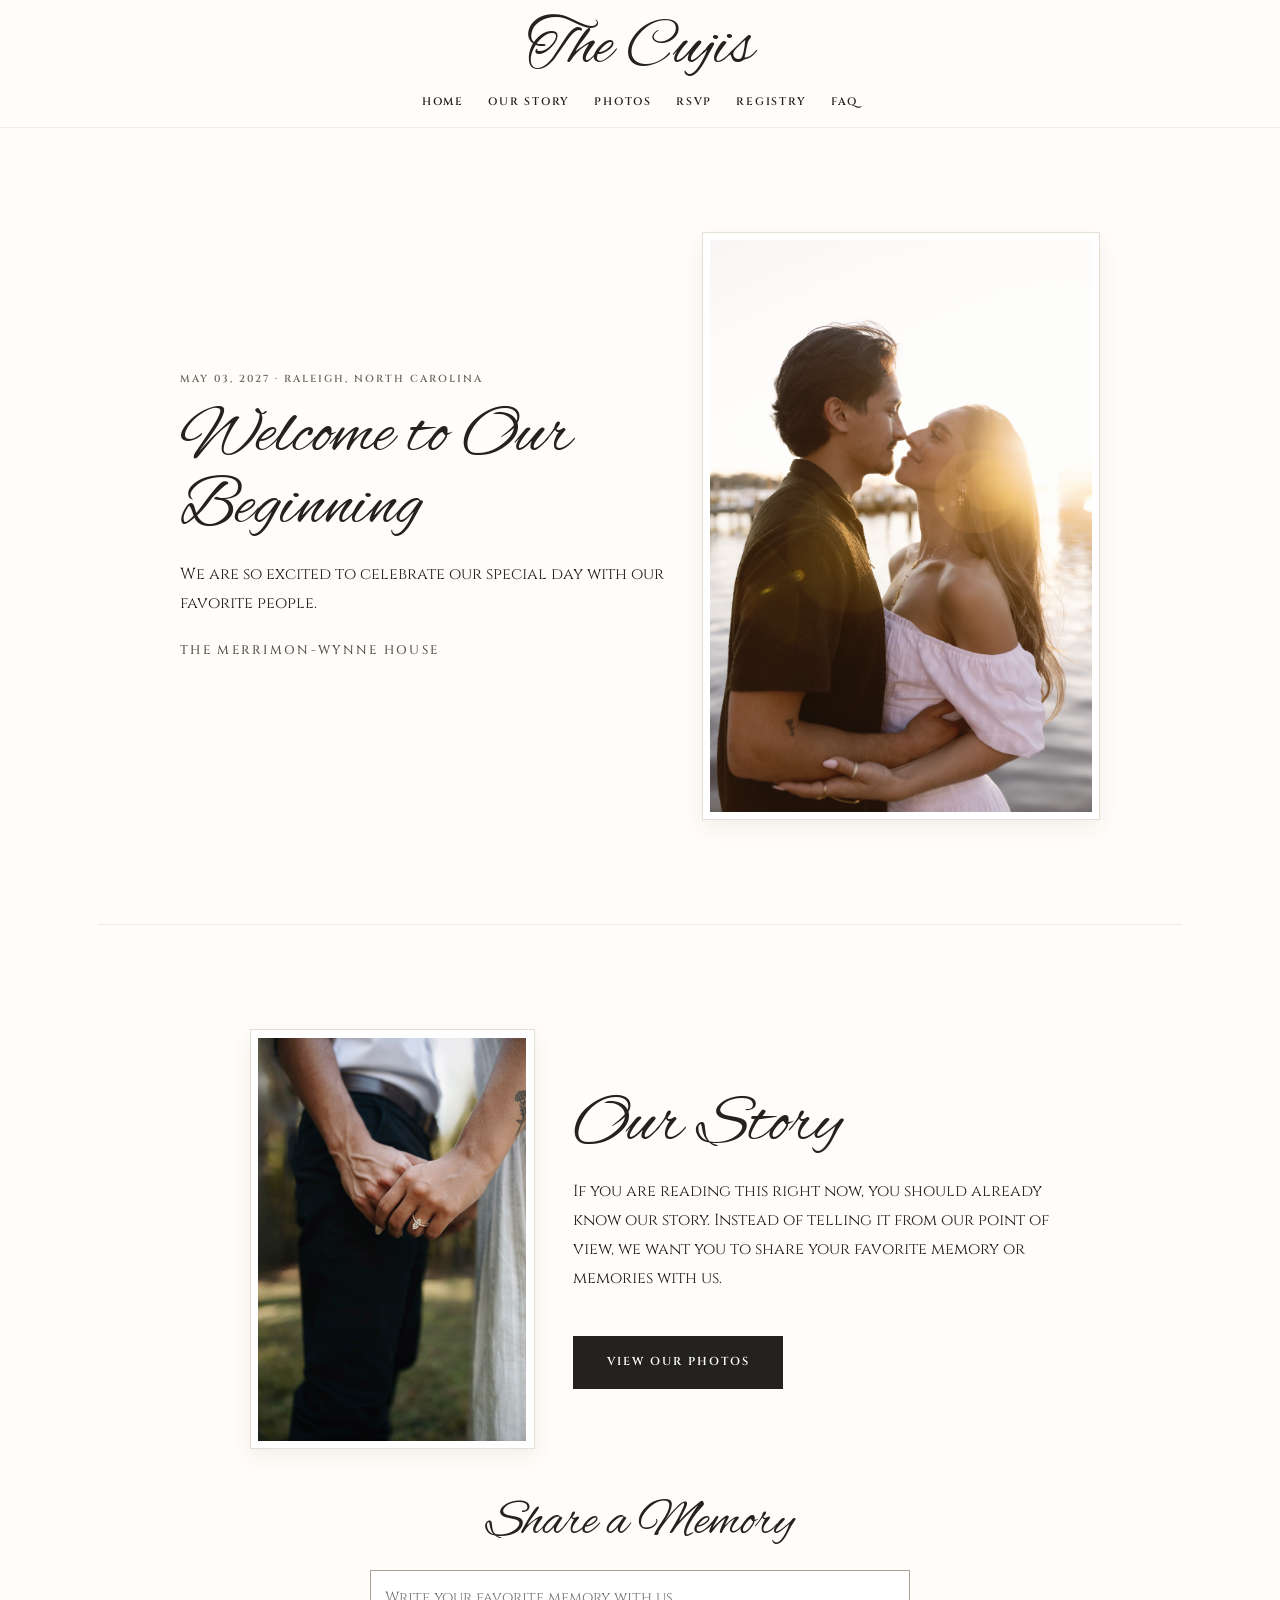
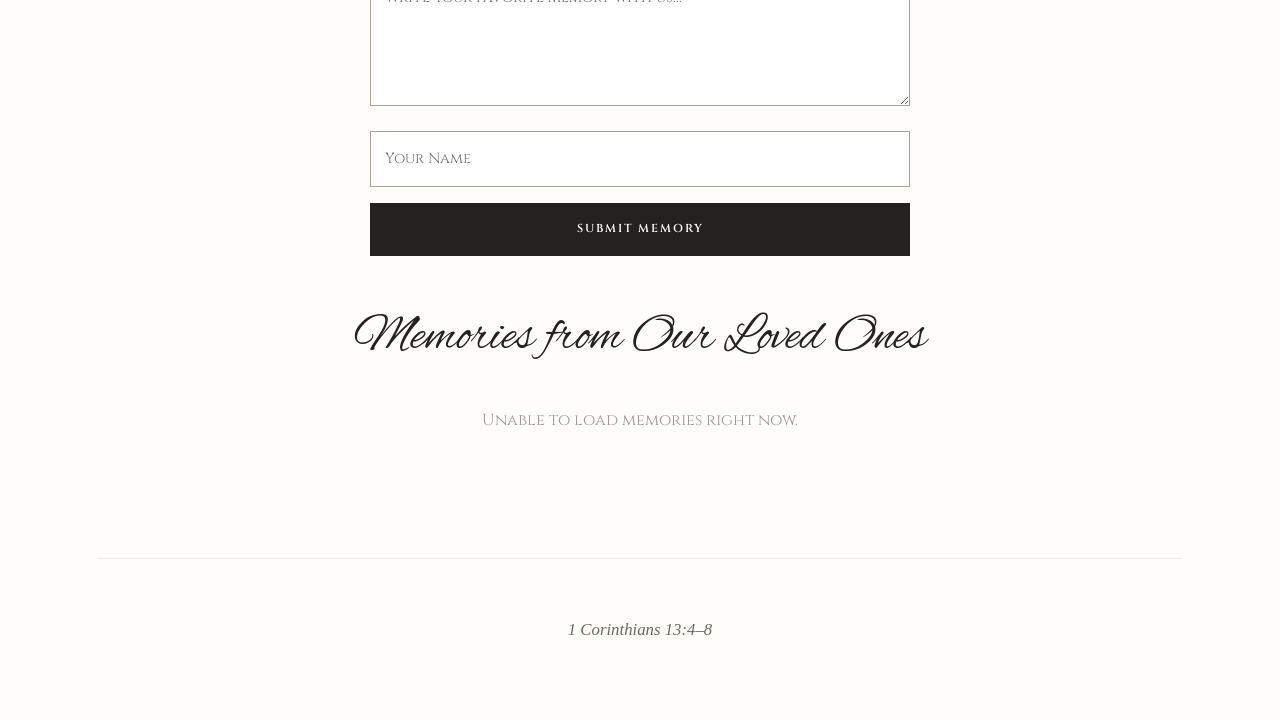
==== commit 1e1205fb: "Update index.html for layout and styling enhancements Refactor styles and HTML structure for improve" ====
--- a/index.html
+++ b/index.html
@@ -10,38 +10,61 @@
 <link href="https://fonts.googleapis.com/css2?family=Alex+Brush&amp;family=Cinzel:wght@400;500;600&amp;display=swap" rel="stylesheet"/>
 <style>
         /* =========================================
-           GLOBAL RESET & BASE
-        ========================================= */
+           RESET / DEFAULT DESIGN SETTINGS
+           Cinzel + Statement photo sizing
+           ========================================= */
         *, *::before, *::after {
             box-sizing: border-box;
+        }
+
+        html {
+            scroll-behavior: smooth;
+            -webkit-text-size-adjust: 100%;
         }
 
         :root {
             --script-font: "Alex Brush", cursive;
             --body-font: "Cinzel", serif;
+
             --paper: #fffdf9;
             --warm-white: #faf7f1;
             --ink: #24221f;
             --muted-ink: #6d675e;
             --line: #e5ded3;
             --soft-line: #f0ece5;
-            --accent: #977957;
-        }
-
-        html {
-            scroll-behavior: smooth;
-            -webkit-text-size-adjust: 100%;
+
+            /* Statement sizing is the permanent default. */
+            --hero-width: 520px;
+            --story-width: 285px;
+            --interlude-width: 285px;
+            --gallery-gap: 1.1rem;
         }
 
         body {
             margin: 0;
+            color: var(--ink);
             background: var(--paper);
-            color: var(--ink);
             font-family: var(--body-font);
             font-size: 1rem;
             line-height: 1.8;
             text-align: center;
             overflow-x: hidden;
+        }
+
+        img {
+            display: block;
+            max-width: 100%;
+            height: auto;
+        }
+
+        button,
+        input,
+        textarea {
+            font: inherit;
+        }
+
+        button {
+            -webkit-tap-highlight-color: transparent;
         }
 
         h1, h2, h3 {
@@ -61,24 +84,55 @@
         }
 
         h3 {
-            font-size: clamp(2rem, 6vw, 3rem);
+            font-size: clamp(2.2rem, 6vw, 3.2rem);
         }
 
         p {
             margin: 0 0 1.2rem;
         }
 
-        a {
-            color: inherit;
-        }
-
-        button, input, select, textarea {
-            font: inherit;
-        }
-
-        /* =========================================
-           HEADER & NAVIGATION
-        ========================================= */
+        .eyebrow {
+            margin-bottom: 0.7rem;
+            color: var(--muted-ink);
+            font-size: 0.64rem;
+            font-weight: 600;
+            letter-spacing: 2px;
+            text-transform: uppercase;
+        }
+
+        .date-highlight {
+            margin-top: 1.4rem;
+            color: #575047;
+            font-size: 0.78rem;
+            font-weight: 500;
+            letter-spacing: 2.3px;
+            text-transform: uppercase;
+        }
+
+        .site-shell {
+            width: min(100%, 1120px);
+            margin: 0 auto;
+            padding: 0 1.1rem;
+        }
+
+        section {
+            padding: 4.8rem 0;
+            border-bottom: 1px solid var(--soft-line);
+        }
+
+        section.is-empty-section {
+            display: none;
+        }
+
+        @media (min-width: 768px) {
+            section {
+                padding: 6.5rem 0;
+            }
+        }
+
+        /* =========================================
+           HEADER / NAVIGATION
+           ========================================= */
         header {
             position: sticky;
             top: 0;
@@ -115,165 +169,357 @@
 
         nav a:hover,
         nav a:focus-visible {
-            color: var(--accent);
-        }
-
-        /* =========================================
-           LAYOUT
-        ========================================= */
-        .site-shell {
-            width: min(100%, 1120px);
+            color: #977957;
+        }
+
+        /* =========================================
+           SHARED IMAGE STYLES
+           ========================================= */
+        .photo-slot.is-empty {
+            display: none;
+        }
+
+        .photo-figure {
+            margin: 0;
+        }
+
+        .photo-frame {
+            padding: 0.45rem;
+            background: #ffffff;
+            border: 1px solid var(--line);
+            box-shadow: 0 8px 20px rgba(66, 54, 36, 0.07);
+        }
+
+        /* Standalone photos preserve natural proportions. */
+        .photo-frame img {
+            width: 100%;
+            height: auto;
+        }
+
+        /* =========================================
+           HOME
+           ========================================= */
+        .welcome-layout {
+            display: grid;
+            justify-items: center;
+            gap: 2.25rem;
+            max-width: 920px;
             margin: 0 auto;
-            padding: 0 1.1rem;
-        }
-
-        section {
-            padding: 4.8rem 0;
-            border-bottom: 1px solid var(--soft-line);
-        }
-
-        .eyebrow {
-            margin-bottom: 0.75rem;
-            color: var(--muted-ink);
-            font-size: 0.7rem;
-            letter-spacing: 2.5px;
-            text-transform: uppercase;
-        }
-
-        .section-intro {
-            max-width: 680px;
-            margin: 1.2rem auto 2rem;
-            color: var(--muted-ink);
-            font-family: Georgia, "Times New Roman", serif;
-            font-size: 1.08rem;
-            line-height: 1.9;
-        }
-
-        .button-link,
-        button {
-            display: inline-block;
-            padding: 0.85rem 1.5rem;
-            border: 1px solid var(--ink);
-            border-radius: 0;
-            background: transparent;
-            color: var(--ink);
-            font-family: var(--body-font);
-            font-size: 0.68rem;
-            font-weight: 600;
-            letter-spacing: 1.6px;
-            text-decoration: none;
-            text-transform: uppercase;
-            cursor: pointer;
-            transition: background 0.2s ease, color 0.2s ease;
-        }
-
-        .button-link:hover,
-        button:hover {
-            background: var(--ink);
-            color: white;
-        }
-
-        /* =========================================
-           HERO
-        ========================================= */
-        .hero {
-            padding-top: 5.5rem;
-            padding-bottom: 5rem;
-        }
-
-        .hero h2 {
-            font-size: clamp(4rem, 12vw, 7rem);
-        }
-
-        .hero-date {
-            margin-top: 1.4rem;
-            font-size: 0.8rem;
-            letter-spacing: 3px;
-            text-transform: uppercase;
-        }
-
-        .hero-location {
-            margin-top: 0.5rem;
-            color: var(--muted-ink);
-            font-size: 0.72rem;
-            letter-spacing: 2px;
-            text-transform: uppercase;
-        }
-
-        /* =========================================
-           FEATURED PHOTOS
-        ========================================= */
-        .featured-photos {
+        }
+
+        .welcome-copy {
+            max-width: 560px;
+        }
+
+        .welcome-copy h2 {
+            margin-bottom: 1rem;
+        }
+
+        .home-photo-slot {
+            width: min(100%, var(--hero-width));
+        }
+
+        /* =========================================
+           PHOTO INTERLUDE
+           ========================================= */
+        .photo-interlude-grid {
             display: grid;
             grid-template-columns: repeat(2, minmax(0, 1fr));
-            gap: 1.2rem;
-            max-width: 850px;
-            margin: 2.5rem auto 0;
-        }
-
-        .featured-photo {
-            margin: 0;
-            padding: 0.45rem;
-            background: white;
-            border: 1px solid var(--line);
-            box-shadow: 0 8px 20px rgba(66, 54, 36, 0.07);
-        }
-
-        .featured-photo img {
-            display: block;
-            width: 100%;
-            height: auto;
+            align-items: start;
+            gap: 0.85rem;
+            max-width: 620px;
+            margin: 0 auto;
+        }
+
+        .interlude-photo-slot {
+            width: min(100%, var(--interlude-width));
+            justify-self: center;
         }
 
         /* =========================================
            OUR STORY
-        ========================================= */
-        .story-content {
+           ========================================= */
+        .story-layout {
+            display: grid;
+            justify-items: center;
+            align-items: center;
+            gap: 2.4rem;
+            max-width: 900px;
+            margin: 0 auto;
+        }
+
+        .story-copy {
+            max-width: 590px;
+        }
+
+        .story-copy h2 {
+            margin-bottom: 1rem;
+        }
+
+        .story-photo-slot {
+            width: min(100%, var(--story-width));
+        }
+
+        /* =========================================
+           PHOTO PREVIEW CONTROLS
+           ========================================= */
+        .photo-preview-panel {
             max-width: 760px;
             margin: 0 auto;
-            color: var(--muted-ink);
-            font-family: Georgia, "Times New Roman", serif;
-            font-size: 1.08rem;
-            line-height: 2;
-        }
-
-        /* =========================================
-           MEMORIES
-        ========================================= */
-        .memories-grid {
-            display: grid;
-            grid-template-columns: repeat(2, minmax(0, 1fr));
-            gap: 1.2rem;
-            margin: 2rem auto;
-        }
-
-        .memory-card {
-            padding: 1.8rem;
+            padding: 1.65rem 1rem;
+            background: var(--warm-white);
             border: 1px solid var(--line);
-            background: var(--warm-white);
-            text-align: left;
-        }
-
-        .memory-card p {
+        }
+
+        .photo-preview-panel h3 {
+            margin-bottom: 0.7rem;
+        }
+
+        .photo-preview-panel p {
+            max-width: 600px;
+            margin-right: auto;
+            margin-left: auto;
             color: var(--muted-ink);
             font-family: Georgia, "Times New Roman", serif;
             font-size: 1rem;
-            line-height: 1.8;
-            white-space: pre-wrap;
-        }
-
-        .memory-card strong {
+        }
+
+        .photo-mix-controls {
+            display: flex;
+            justify-content: center;
+            flex-wrap: wrap;
+            gap: 0.6rem;
+            margin: 1.1rem 0 0.9rem;
+        }
+
+        .photo-mix-btn {
+            padding: 0.65rem 0.9rem;
+            color: var(--ink);
+            background: #ffffff;
+            border: 1px solid #bbb1a3;
+            border-radius: 2px;
+            cursor: pointer;
+            font-size: 0.67rem;
+            font-weight: 600;
+            letter-spacing: 1px;
+            text-transform: uppercase;
+            transition: background 0.2s ease, color 0.2s ease, border-color 0.2s ease;
+        }
+
+        .photo-mix-btn:hover,
+        .photo-mix-btn:focus-visible {
+            background: #f0e9de;
+            border-color: var(--ink);
+        }
+
+        .photo-mix-btn.active {
+            color: #ffffff;
+            background: var(--ink);
+            border-color: var(--ink);
+        }
+
+        .photo-mix-status {
+            margin: 0;
+            color: var(--muted-ink);
+            font-family: Georgia, "Times New Roman", serif;
+            font-size: 0.92rem;
+        }
+
+        /* =========================================
+           PHOTO JOURNEY
+           ========================================= */
+        .gallery-heading {
+            max-width: 610px;
+            margin: 0 auto 2.4rem;
+        }
+
+        .gallery-heading h2 {
+            margin-bottom: 0.8rem;
+        }
+
+        .photo-journey-grid {
+            display: grid;
+            grid-template-columns: repeat(2, minmax(0, 1fr));
+            align-items: start;
+            gap: var(--gallery-gap);
+            max-width: 1000px;
+            margin: 0 auto;
+        }
+
+        .gallery-photo-slot {
+            min-width: 0;
+        }
+
+        /*
+           Controlled gallery thumbnails:
+           object-fit: cover is used only here to keep
+           the contact-sheet layout consistent.
+        */
+        .gallery-photo-slot .photo-frame img {
+            width: 100%;
+            aspect-ratio: 4 / 5;
+            object-fit: cover;
+            object-position: center;
+        }
+
+        /* =========================================
+           FORMS / RSVP / MEMORIES
+           ========================================= */
+        .submit-memory {
+            max-width: 540px;
+            margin: 3rem auto 0;
+            text-align: left;
+        }
+
+        .submit-memory h3 {
+            margin-bottom: 1.25rem;
+            text-align: center;
+        }
+
+        .submit-memory textarea,
+        .submit-memory input,
+        #rsvp-form input[type="text"] {
+            width: 100%;
+            padding: 0.85rem 0.9rem;
+            margin-bottom: 1rem;
+            color: var(--ink);
+            background: #ffffff;
+            border: 1px solid #aaa195;
+            border-radius: 0;
+            font-family: var(--body-font);
+            font-size: 0.92rem;
+        }
+
+        .submit-memory textarea {
+            min-height: 125px;
+            resize: vertical;
+        }
+
+        .submit-memory textarea:focus,
+        .submit-memory input:focus,
+        #rsvp-form input[type="text"]:focus {
+            outline: 2px solid #806a4d;
+            outline-offset: 2px;
+        }
+
+        .sleek-btn {
+            width: 100%;
+            padding: 0.95rem 1.25rem;
+            color: #ffffff;
+            background: var(--ink);
+            border: 1px solid var(--ink);
+            cursor: pointer;
             font-size: 0.72rem;
-            letter-spacing: 1px;
-        }
-
-        .memory-actions {
-            margin-top: 1.5rem;
-        }
-
-        /* =========================================
-           FOOTER
-        ========================================= */
+            font-weight: 600;
+            letter-spacing: 2px;
+            text-transform: uppercase;
+            transition: background 0.2s ease, transform 0.15s ease;
+        }
+
+        .sleek-btn:hover,
+        .sleek-btn:focus-visible {
+            background: #4a4640;
+        }
+
+        .sleek-btn:active {
+            transform: scale(0.99);
+        }
+
+        .sleek-btn:disabled {
+            cursor: not-allowed;
+            background: #8d877d;
+            border-color: #8d877d;
+        }
+
+        .status-msg {
+            margin-top: 0.8rem;
+            text-align: center;
+        }
+
+        .success {
+            color: #276f3a;
+        }
+
+        .error {
+            color: #a42929;
+        }
+
+        .memory-wall {
+            max-width: 700px;
+            margin: 2.5rem auto 0;
+            text-align: left;
+        }
+
+        .memory-card {
+            padding: 1.5rem;
+            margin-bottom: 1rem;
+            background: #ffffff;
+            border: 1px solid var(--soft-line);
+            box-shadow: 0 6px 18px rgba(67, 55, 37, 0.04);
+        }
+
+        .memory-card p {
+            margin: 0;
+            font-family: Georgia, "Times New Roman", serif;
+            font-size: 1.1rem;
+            font-style: italic;
+            letter-spacing: 0;
+        }
+
+        .memory-author {
+            margin-top: 0.85rem;
+            color: #57524a;
+            font-size: 0.68rem;
+            letter-spacing: 1.5px;
+            text-transform: uppercase;
+        }
+
+        .section-intro {
+            max-width: 610px;
+            margin: 0 auto;
+        }
+
+        .form-label {
+            display: block;
+            margin-bottom: 0.5rem;
+            font-size: 0.88rem;
+        }
+
+        .radio-group {
+            display: grid;
+            gap: 0.7rem;
+            margin: 1rem 0 1.6rem;
+        }
+
+        .radio-label {
+            display: flex;
+            align-items: center;
+            gap: 0.8rem;
+            padding: 0.85rem 0.9rem;
+            cursor: pointer;
+            border: 1px solid var(--line);
+            font-size: 0.88rem;
+            transition: background 0.2s ease, border-color 0.2s ease;
+        }
+
+        .radio-label:has(input:checked) {
+            background: #faf7f1;
+            border-color: var(--ink);
+        }
+
+        .radio-label input[type="radio"] {
+            width: 18px;
+            height: 18px;
+            margin: 0;
+            accent-color: var(--ink);
+        }
+
+        #rsvp-form {
+            max-width: 500px;
+            margin: 2rem auto 0;
+            text-align: left;
+        }
+
         footer {
             padding: 3.5rem 1.25rem;
             color: var(--muted-ink);
@@ -283,40 +529,115 @@
         }
 
         /* =========================================
-           MOBILE RESPONSIVENESS
-        ========================================= */
-        @media (max-width: 650px) {
-            .site-shell {
-                padding-inline: 0.85rem;
-            }
-
-            section {
-                padding: 3.5rem 0;
-            }
-
-            .hero {
-                padding-top: 3.5rem;
-            }
-
-            .featured-photos,
-            .memories-grid {
-                grid-template-columns: 1fr;
-            }
-
-            nav {
-                gap: 0.25rem 0.7rem;
-            }
-
-            nav a {
-                font-size: 0.61rem;
-                letter-spacing: 1.2px;
-            }
+           RESPONSIVE QUIET PORTRAITS
+           Phones / narrow screens below 768px
+           ========================================= */
+        @media (max-width: 767px) {
+            .home-photo-slot {
+                width: min(100%, 390px);
+            }
+
+            .story-photo-slot {
+                width: min(100%, 235px);
+            }
+
+            .interlude-photo-slot {
+                width: min(100%, 175px);
+            }
+
+            .photo-frame {
+                box-shadow: none;
+            }
+
+            .photo-interlude-grid {
+                max-width: 390px;
+            }
+
+            .photo-journey-grid {
+                max-width: 560px;
+            }
+        }
+
+        /* =========================================
+           RESPONSIVE GALLERY NOTES
+           Laptops / desktops at 768px and wider
+           ========================================= */
+        @media (min-width: 768px) {
+            .welcome-layout {
+                grid-template-columns: minmax(0, 1.1fr) minmax(280px, 0.9fr);
+                justify-items: stretch;
+                text-align: left;
+            }
+
+            .welcome-copy {
+                align-self: center;
+                justify-self: end;
+            }
+
+            .home-photo-slot {
+                align-self: center;
+                justify-self: start;
+            }
+
+            .story-layout {
+                grid-template-columns: minmax(230px, 0.8fr) minmax(0, 1.2fr);
+                justify-items: stretch;
+                text-align: left;
+            }
+
+            .story-photo-slot {
+                align-self: center;
+                justify-self: end;
+            }
+
+            .story-copy {
+                align-self: center;
+                justify-self: start;
+            }
+
+            .photo-interlude-grid {
+                max-width: 700px;
+                gap: 1.2rem;
+            }
+
+            .photo-journey-grid {
+                grid-template-columns: repeat(3, minmax(0, 1fr));
+                gap: 1.2rem;
+            }
+        }
+
+        @media (min-width: 1100px) {
+            .photo-journey-grid {
+                grid-template-columns: repeat(4, minmax(0, 1fr));
+            }
+        }
+
+        .gallery-link {
+            display: inline-block;
+            width: auto;
+            min-width: 210px;
+            margin-top: 1.5rem;
+            text-decoration: none;
+            text-align: center;
+        }
+
+        .gallery-link:focus-visible {
+            outline: 2px solid #806a4d;
+            outline-offset: 3px;
+        }
+
+        .gallery-page-heading {
+            padding-top: 3rem;
+        }
+
+        .gallery-page-heading p {
+            max-width: 580px;
+            margin: 1rem auto 0;
         }
 </style>
 </head>
 
 <body>
-
 <header>
     <h1>The Cujis</h1>
     <nav aria-label="Primary navigation">
@@ -332,93 +653,52 @@
 <main class="site-shell">
 
     <!-- HOME -->
-    <section class="hero" id="home">
-        <p class="eyebrow">Together With Our Families</p>
-        <h2>The Cujis</h2>
-        <p class="hero-date">May 3, 2027</p>
-        <p class="hero-location">Raleigh, North Carolina</p>
-
-        <div class="featured-photos">
-            <figure class="featured-photo">
-                <img src="images/2.JPEG" alt="The couple together" loading="eager">
-            </figure>
-            <figure class="featured-photo">
-                <img src="images/15.JPEG" alt="The couple together" loading="eager">
-            </figure>
+    <section id="home">
+        <div class="welcome-layout">
+            <div class="welcome-copy">
+                <p class="eyebrow">May 03, 2027 · Raleigh, North Carolina</p>
+                <h2>Welcome to Our Beginning</h2>
+                <p>We are so excited to celebrate our special day with our favorite people.</p>
+                <p class="date-highlight">The Merrimon-Wynne House</p>
+            </div>
+            <div class="photo-slot home-photo-slot" id="home-photo-slot"></div>
         </div>
     </section>
 
     <!-- OUR STORY -->
     <section id="our-story">
-        <p class="eyebrow">A Love Story</p>
-        <h2>Our Story</h2>
-
-        <div class="story-content">
-            <p>
-                Every love story is special, and ours is one we are
-                so excited to continue writing together.
-            </p>
-            <p>
-                We cannot wait to celebrate this next chapter
-                surrounded by the people we love most.
-            </p>
+        <div class="story-layout">
+            <div class="photo-slot story-photo-slot" id="story-photo-slot"></div>
+            <div class="story-copy">
+                <h2>Our Story</h2>
+                <p>
+                    If you are reading this right now, you should already know our story.
+                    Instead of telling it from our point of view, we want you to share your
+                    favorite memory or memories with us.
+                </p>
+                <a class="sleek-btn gallery-link" href="photos.html">View Our Photos</a>
+            </div>
         </div>
-    </section>
-
-    <!-- PHOTOS -->
-    <section id="photos">
-        <p class="eyebrow">Captured Moments</p>
-        <h2>Our Photos</h2>
-        <p class="section-intro">
-            A collection of moments from our journey together.
-        </p>
-        <a class="button-link" href="photos.html">
-            View Our Photos
-        </a>
-    </section>
-
-    <!-- MEMORIES -->
-    <section id="memories">
-        <p class="eyebrow">Words From Our Loved Ones</p>
-        <h2>Our Memories</h2>
-        <p class="section-intro">
-            Share a favorite memory, a kind word, or a message
-            for us as we begin this new chapter.
-        </p>
-
-        <div class="memories-grid" id="memories-container">
-            <p>Loading memories...</p>
+
+        <div class="submit-memory">
+            <h3>Share a Memory</h3>
+            <textarea aria-label="Your favorite memory" id="memory-text"
+                placeholder="Write your favorite memory with us..." rows="4"></textarea>
+            <input aria-label="Your name" id="memory-name"
+                placeholder="Your Name" type="text"/>
+            <button class="sleek-btn" id="submit-memory-btn"
+                onclick="submitMemory()" type="button">
+                Submit Memory
+            </button>
+            <p aria-live="polite" class="status-msg" id="memory-status"></p>
         </div>
 
-        <div class="memory-actions">
-            <a class="button-link" href="memories.html">
-                View All Memories
-            </a>
-        </div>
-    </section>
-
-    <!-- RSVP LINK -->
-    <section id="rsvp-link">
-        <p class="eyebrow">Celebrate With Us</p>
-        <h2>Kindly Reply</h2>
-        <p class="section-intro">
-            We look forward to celebrating with you.
-            Please let us know if you will be joining us.
-        </p>
-        <a class="button-link" href="rsvp.html">
-            RSVP Here
-        </a>
-    </section>
-
-    <!-- REGISTRY LINK -->
-    <section id="registry-link">
-        <p class="eyebrow">With Love & Gratitude</p>
-        <h2>Wedding Registry</h2>
-        <p class="section-intro">
-            Your love and presence mean the world to us.
-        </p>
-        <a class="button-link" href="registry.html">
-            View Registry
+        <h3 style="margin: 3.5rem 0 1.4rem;">Memories from Our Loved Ones</h3>
+        <div aria-live="polite" class="memory-wall" id="memories-container"></div>
+        <a class="sleek-btn gallery-link" href="memories.html"
+           id="view-all-memories"
+           style="display:none; max-width:340px; margin:1.4rem auto 0;">
+            View All Memories
         </a>
     </section>
 
@@ -429,71 +709,140 @@
 </footer>
 
 <script>
-    /*
-      IMPORTANT:
-      Insert your existing Google Apps Script URL below
-      to load approved guest memories.
-    */
-
-    const MEMORY_SCRIPT_URL = "";
-
-    async function loadMemories() {
+    /* Two fixed homepage photos; all others appear exclusively on photos.html. */
+    const homepagePhotos = ["images/2.JPEG", "images/15.JPEG"];
+
+    function fillHomepagePhoto(slotId, source, altText, priority = false) {
+        const slot = document.getElementById(slotId);
+        if (!slot) return;
+
+        const figure = document.createElement("figure");
+        figure.className = "photo-figure";
+
+        const frame = document.createElement("div");
+        frame.className = "photo-frame";
+
+        const image = document.createElement("img");
+        image.src = source;
+        image.alt = altText;
+        image.decoding = "async";
+        image.loading = priority ? "eager" : "lazy";
+
+        if (priority) image.fetchPriority = "high";
+
+        frame.appendChild(image);
+        figure.appendChild(frame);
+        slot.replaceChildren(figure);
+    }
+
+    fillHomepagePhoto("home-photo-slot", homepagePhotos[0], "Wedding photo 2", true);
+    fillHomepagePhoto("story-photo-slot", homepagePhotos[1], "Wedding photo 15");
+
+    /* =========================================
+       GOOGLE APPS SCRIPT MEMORY INTEGRATION
+       ========================================= */
+    const SCRIPT_URL = "https://script.google.com/macros/s/AKfycbwIwzcMUfcDS8phJ6EBTNXCgufqrjDyp50wKKZwQ7qsTVAqbYL5tCtZyXgL-kzdB11ZWw/exec";
+
+    async function submitMemory() {
+        const text = document.getElementById("memory-text").value.trim();
+        const name = document.getElementById("memory-name").value.trim() || "Anonymous";
+        const button = document.getElementById("submit-memory-btn");
+        const statusElement = document.getElementById("memory-status");
+
+        if (!text) {
+            alert("Please write a memory.");
+            return;
+        }
+
+        if (SCRIPT_URL === "PASTE_YOUR_GOOGLE_APPS_SCRIPT_WEB_APP_URL_HERE") {
+            alert("Please configure your Google Apps Script URL in index.html first.");
+            return;
+        }
+
+        button.disabled = true;
+        button.textContent = "Submitting...";
+        statusElement.textContent = "";
+
+        try {
+            await fetch(SCRIPT_URL, {
+                method: "POST",
+                headers: {
+                    "Content-Type": "text/plain;charset=utf-8"
+                },
+                body: JSON.stringify({
+                    name: name,
+                    text: text
+                })
+            });
+
+            statusElement.className = "status-msg success";
+            statusElement.textContent =
+                "Thank you! Your memory was submitted for approval.";
+
+            document.getElementById("memory-text").value = "";
+            document.getElementById("memory-name").value = "";
+        } catch (error) {
+            console.error(error);
+
+            statusElement.className = "status-msg error";
+            statusElement.textContent =
+                "Error sending memory. Please try again.";
+        } finally {
+            button.disabled = false;
+            button.textContent = "Submit Memory";
+        }
+    }
+
+    async function loadApprovedMemories() {
         const container = document.getElementById("memories-container");
 
-        if (!container) return;
-
-        if (!MEMORY_SCRIPT_URL) {
-            container.textContent = "Memories will appear here soon.";
+        if (SCRIPT_URL === "PASTE_YOUR_GOOGLE_APPS_SCRIPT_WEB_APP_URL_HERE") {
+            container.innerHTML =
+                '<p style="text-align:center; color:#777;">Google Sheets API URL not yet set.</p>';
             return;
         }
 
         try {
-            const response = await fetch(MEMORY_SCRIPT_URL);
-
-            if (!response.ok) {
-                throw new Error("Unable to load memories");
-            }
-
+            const response = await fetch(SCRIPT_URL);
             const data = await response.json();
 
-            const memories = Array.isArray(data)
-                ? data
-                : Array.isArray(data.memories)
-                    ? data.memories
-                    : [];
-
-            container.replaceChildren();
-
-            if (memories.length === 0) {
-                container.textContent = "No memories have been shared yet.";
+            container.innerHTML = "";
+
+            if (!data.memories || data.memories.length === 0) {
+                container.innerHTML =
+                    '<p style="text-align:center; color:#777;">No approved memories yet.</p>';
                 return;
             }
 
-            memories.slice(0, 2).forEach(memory => {
-                const card = document.createElement("article");
-                card.className = "memory-card";
-
-                const message = document.createElement("p");
-                message.textContent =
-                    memory.message || memory.memory || "";
-
-                const author = document.createElement("strong");
-                author.textContent =
-                    memory.name || memory.author || "A Loved One";
-
-                card.append(message, author);
-                container.appendChild(card);
+            data.memories.slice(0, 2).forEach(memory => {
+                const memoryCard = document.createElement("div");
+                memoryCard.className = "memory-card";
+
+                memoryCard.innerHTML = `
+                    <p>“${escapeHtml(memory.text)}”</p>
+                    <div class="memory-author">— ${escapeHtml(memory.name)}</div>
+                `;
+
+                container.appendChild(memoryCard);
             });
 
+            document.getElementById("view-all-memories").style.display =
+                data.memories.length > 2 ? "inline-block" : "none";
         } catch (error) {
-            console.error("Memory loading error:", error);
-            container.textContent =
-                "Memories are temporarily unavailable.";
+            console.error(error);
+            container.innerHTML =
+                '<p style="text-align:center; color:#999;">Unable to load memories right now.</p>';
         }
     }
 
-    document.addEventListener("DOMContentLoaded", loadMemories);
+    function escapeHtml(string) {
+        const temporaryElement = document.createElement("div");
+        temporaryElement.textContent = string;
+        return temporaryElement.innerHTML;
+    }
+
+    /* INITIAL PAGE LOAD */
+    loadApprovedMemories();
 </script>
-
 </body>
 </html>
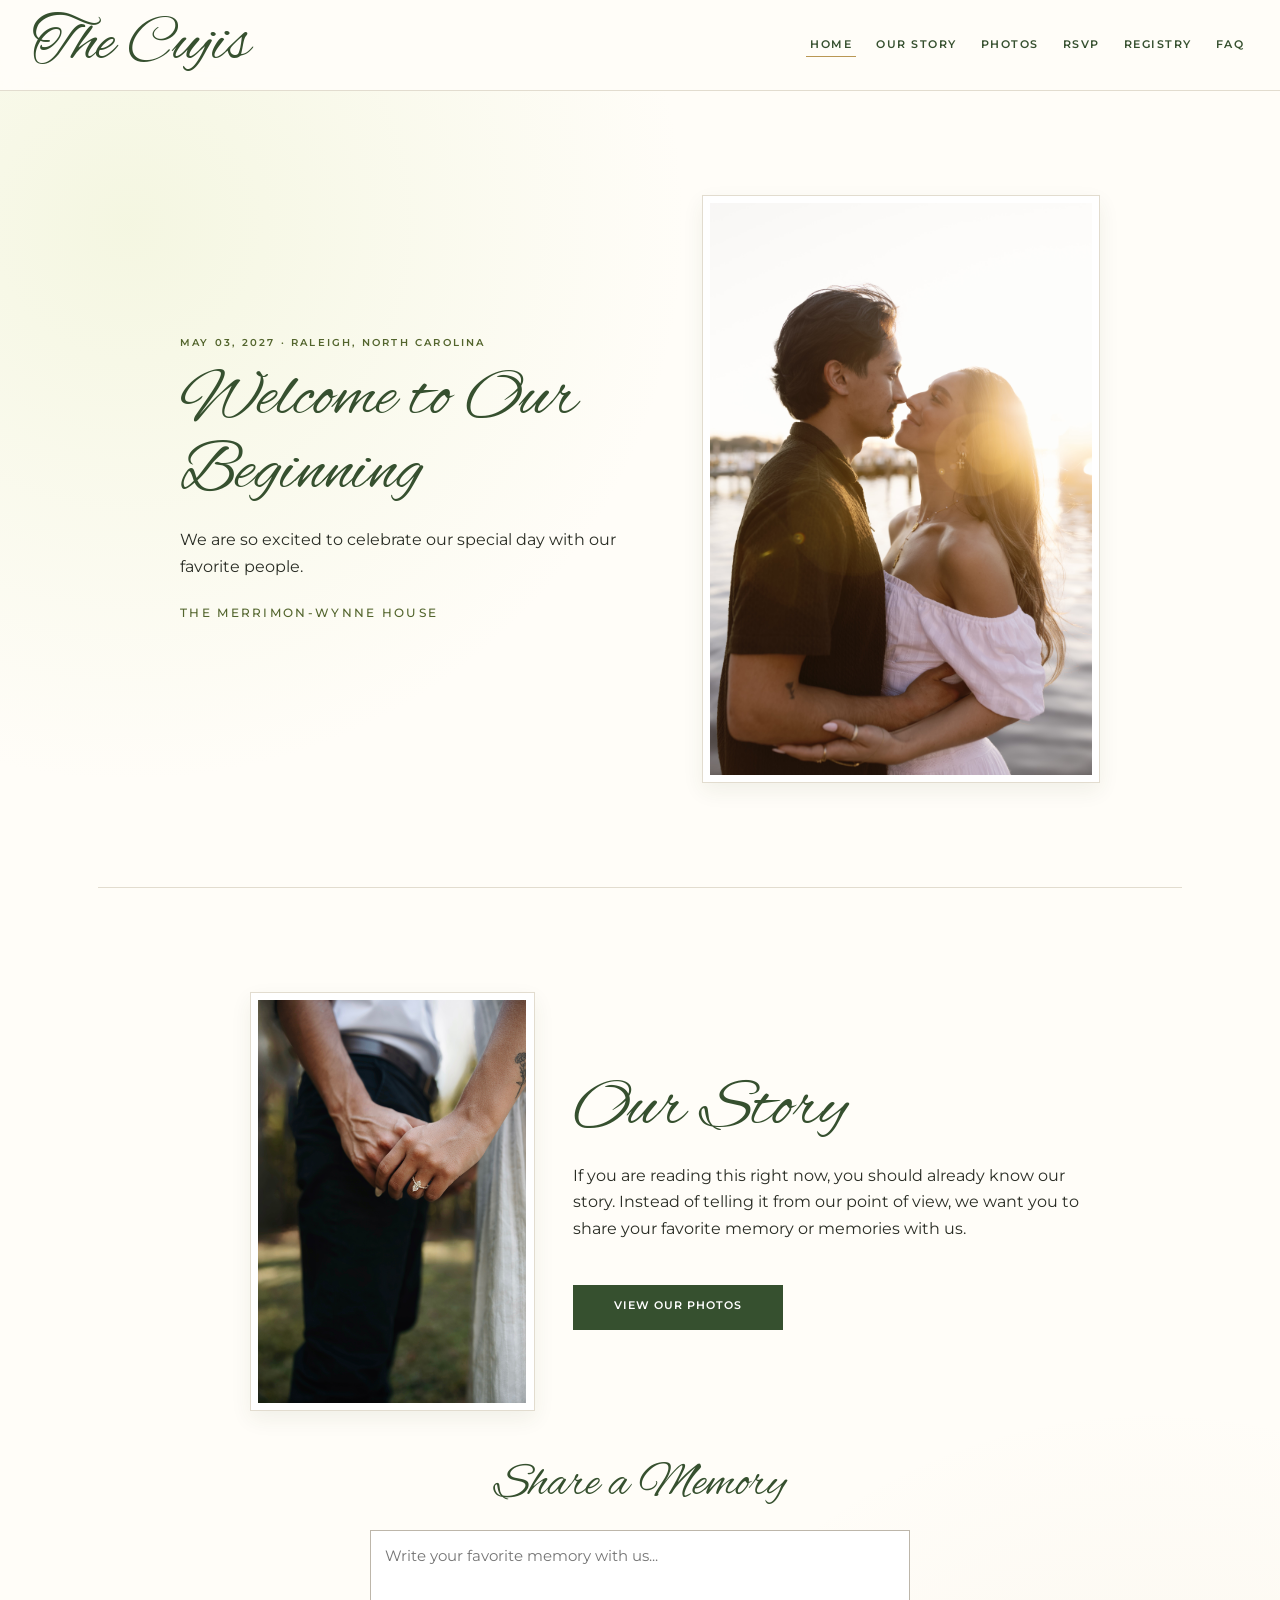
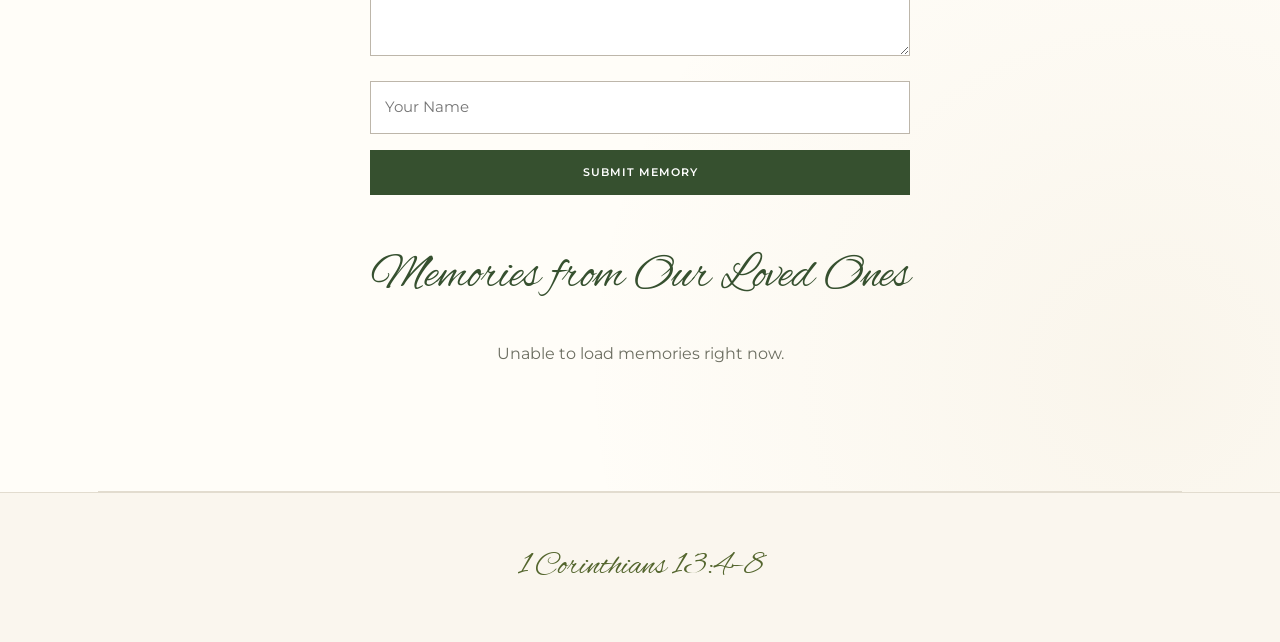
==== commit 4bca01fb: "Unify site styling to the registry page's green/pear/gold design" ====
--- a/index.html
+++ b/index.html
@@ -7,7 +7,7 @@
 <title>The Cujis | Our Wedding</title>
 <link href="https://fonts.googleapis.com" rel="preconnect"/>
 <link crossorigin="" href="https://fonts.gstatic.com" rel="preconnect"/>
-<link href="https://fonts.googleapis.com/css2?family=Alex+Brush&amp;family=Cinzel:wght@400;500;600&amp;display=swap" rel="stylesheet"/>
+<link href="https://fonts.googleapis.com/css2?family=Alex+Brush&amp;family=Cinzel:wght@400;500;600&amp;family=Montserrat:wght@400;500;600&amp;display=swap" rel="stylesheet"/>
 <style>
         /* =========================================
            RESET / DEFAULT DESIGN SETTINGS
@@ -24,14 +24,27 @@
 
         :root {
             --script-font: "Alex Brush", cursive;
-            --body-font: "Cinzel", serif;
-
-            --paper: #fffdf9;
-            --warm-white: #faf7f1;
-            --ink: #24221f;
-            --muted-ink: #6d675e;
-            --line: #e5ded3;
-            --soft-line: #f0ece5;
+            --serif-font: "Cinzel", serif;
+            --body-font: "Montserrat", sans-serif;
+
+            --paper: #fffdf8;
+            --warm-white: #faf6ee;
+            --cream: #f4eedf;
+            --pear-light: #dce7ad;
+            --pear: #b9ca77;
+            --pear-mid: #a6b965;
+            --pear-dark: #53652d;
+            --forest: #36502f;
+            --ink: #292c24;
+            --muted: #6c6e61;
+            --muted-ink: #6c6e61;
+            --line: #e2dccf;
+            --soft-line: #e2dccf;
+            --gold: #b99754;
+            --gold-dark: #896725;
+            --red: #8a4942;
+
+            --shadow: 0 8px 22px rgba(61, 75, 34, 0.08);
 
             /* Statement sizing is the permanent default. */
             --hero-width: 520px;
@@ -43,10 +56,13 @@
         body {
             margin: 0;
             color: var(--ink);
-            background: var(--paper);
+            background:
+            radial-gradient(circle at 10% 10%, rgba(220, 231, 173, 0.3), transparent 24%),
+            radial-gradient(circle at 90% 88%, rgba(185, 151, 84, 0.08), transparent 25%),
+            var(--paper);
             font-family: var(--body-font);
             font-size: 1rem;
-            line-height: 1.8;
+            line-height: 1.65;
             text-align: center;
             overflow-x: hidden;
         }
@@ -69,22 +85,22 @@
 
         h1, h2, h3 {
             margin: 0;
-            color: var(--ink);
+            color: var(--forest);
             font-family: var(--script-font);
             font-weight: 400;
             line-height: 1.05;
         }
 
         h1 {
-            font-size: clamp(3.3rem, 10vw, 5.4rem);
+            font-size: clamp(4rem, 13vw, 6rem);
         }
 
         h2 {
-            font-size: clamp(2.8rem, 8vw, 4.3rem);
+            font-size: clamp(3rem, 9vw, 4.4rem);
         }
 
         h3 {
-            font-size: clamp(2.2rem, 6vw, 3.2rem);
+            font-size: clamp(2.1rem, 6vw, 3rem);
         }
 
         p {
@@ -93,16 +109,16 @@
 
         .eyebrow {
             margin-bottom: 0.7rem;
-            color: var(--muted-ink);
+            color: var(--pear-dark);
             font-size: 0.64rem;
             font-weight: 600;
-            letter-spacing: 2px;
+            letter-spacing: 2.2px;
             text-transform: uppercase;
         }
 
         .date-highlight {
             margin-top: 1.4rem;
-            color: #575047;
+            color: var(--pear-dark);
             font-size: 0.78rem;
             font-weight: 500;
             letter-spacing: 2.3px;
@@ -117,7 +133,7 @@
 
         section {
             padding: 4.8rem 0;
-            border-bottom: 1px solid var(--soft-line);
+            border-bottom: 1px solid var(--line);
         }
 
         section.is-empty-section {
@@ -137,16 +153,32 @@
             position: sticky;
             top: 0;
             z-index: 20;
-            padding: 0.9rem 1rem 0.75rem;
-            background: rgba(255, 253, 249, 0.96);
-            border-bottom: 1px solid var(--soft-line);
-            backdrop-filter: blur(12px);
-            -webkit-backdrop-filter: blur(12px);
+            display: flex;
+            flex-direction: column;
+            align-items: center;
+            gap: 0.3rem;
+            padding: 0.8rem 1rem;
+            background: rgba(255, 253, 248, 0.96);
+            border-bottom: 1px solid var(--line);
+            backdrop-filter: blur(10px);
+            -webkit-backdrop-filter: blur(10px);
         }
 
         header h1 {
-            margin-bottom: 0.3rem;
-            font-size: clamp(2.8rem, 7vw, 4.15rem);
+            margin-bottom: 0;
+            color: var(--forest);
+            font-family: var(--script-font);
+            font-size: clamp(2.55rem, 8vw, 4rem);
+            line-height: 1;
+        }
+
+        @media (min-width: 900px) {
+            header {
+                flex-direction: row;
+                justify-content: space-between;
+                padding-right: 2rem;
+                padding-left: 2rem;
+            }
         }
 
         nav {
@@ -158,10 +190,10 @@
 
         nav a {
             padding: 0.2rem 0.25rem;
-            color: var(--ink);
+            color: var(--forest);
             font-size: 0.68rem;
             font-weight: 600;
-            letter-spacing: 1.8px;
+            letter-spacing: 1.5px;
             text-decoration: none;
             text-transform: uppercase;
             transition: color 0.2s ease;
@@ -169,7 +201,12 @@
 
         nav a:hover,
         nav a:focus-visible {
-            color: #977957;
+            color: var(--pear-dark);
+        }
+
+        nav a[aria-current="page"] {
+            padding-bottom: 2px;
+            border-bottom: 1px solid var(--gold);
         }
 
         /* =========================================
@@ -187,7 +224,7 @@
             padding: 0.45rem;
             background: #ffffff;
             border: 1px solid var(--line);
-            box-shadow: 0 8px 20px rgba(66, 54, 36, 0.07);
+            box-shadow: 0 8px 20px rgba(61, 75, 34, 0.07);
         }
 
         /* Standalone photos preserve natural proportions. */
@@ -280,7 +317,7 @@
             margin-right: auto;
             margin-left: auto;
             color: var(--muted-ink);
-            font-family: Georgia, "Times New Roman", serif;
+            font-family: var(--body-font);
             font-size: 1rem;
         }
 
@@ -296,7 +333,7 @@
             padding: 0.65rem 0.9rem;
             color: var(--ink);
             background: #ffffff;
-            border: 1px solid #bbb1a3;
+            border: 1px solid var(--line);
             border-radius: 2px;
             cursor: pointer;
             font-size: 0.67rem;
@@ -308,20 +345,20 @@
 
         .photo-mix-btn:hover,
         .photo-mix-btn:focus-visible {
-            background: #f0e9de;
-            border-color: var(--ink);
+            background: var(--cream);
+            border-color: var(--forest);
         }
 
         .photo-mix-btn.active {
             color: #ffffff;
-            background: var(--ink);
-            border-color: var(--ink);
+            background: var(--forest);
+            border-color: var(--forest);
         }
 
         .photo-mix-status {
             margin: 0;
             color: var(--muted-ink);
-            font-family: Georgia, "Times New Roman", serif;
+            font-family: var(--body-font);
             font-size: 0.92rem;
         }
 
@@ -384,7 +421,7 @@
             margin-bottom: 1rem;
             color: var(--ink);
             background: #ffffff;
-            border: 1px solid #aaa195;
+            border: 1px solid #bdb6aa;
             border-radius: 0;
             font-family: var(--body-font);
             font-size: 0.92rem;
@@ -398,27 +435,29 @@
         .submit-memory textarea:focus,
         .submit-memory input:focus,
         #rsvp-form input[type="text"]:focus {
-            outline: 2px solid #806a4d;
-            outline-offset: 2px;
+            outline: 3px solid var(--gold);
+            outline-offset: 3px;
         }
 
         .sleek-btn {
             width: 100%;
-            padding: 0.95rem 1.25rem;
+            min-height: 45px;
+            padding: 0.65rem 0.9rem;
             color: #ffffff;
-            background: var(--ink);
-            border: 1px solid var(--ink);
+            background: var(--forest);
+            border: 1px solid var(--forest);
             cursor: pointer;
-            font-size: 0.72rem;
+            font-size: 0.66rem;
             font-weight: 600;
-            letter-spacing: 2px;
+            letter-spacing: 1px;
             text-transform: uppercase;
-            transition: background 0.2s ease, transform 0.15s ease;
+            transition: color 0.2s ease, background 0.2s ease, transform 0.15s ease;
         }
 
         .sleek-btn:hover,
         .sleek-btn:focus-visible {
-            background: #4a4640;
+            color: var(--forest);
+            background: transparent;
         }
 
         .sleek-btn:active {
@@ -427,8 +466,9 @@
 
         .sleek-btn:disabled {
             cursor: not-allowed;
-            background: #8d877d;
-            border-color: #8d877d;
+            color: var(--muted);
+            background: #eeeeea;
+            border-color: #d5d2ca;
         }
 
         .status-msg {
@@ -441,7 +481,7 @@
         }
 
         .error {
-            color: #a42929;
+            color: var(--red);
         }
 
         .memory-wall {
@@ -454,13 +494,13 @@
             padding: 1.5rem;
             margin-bottom: 1rem;
             background: #ffffff;
-            border: 1px solid var(--soft-line);
-            box-shadow: 0 6px 18px rgba(67, 55, 37, 0.04);
+            border: 1px solid var(--line);
+            box-shadow: 0 6px 18px rgba(61, 75, 34, 0.05);
         }
 
         .memory-card p {
             margin: 0;
-            font-family: Georgia, "Times New Roman", serif;
+            font-family: var(--body-font);
             font-size: 1.1rem;
             font-style: italic;
             letter-spacing: 0;
@@ -468,7 +508,7 @@
 
         .memory-author {
             margin-top: 0.85rem;
-            color: #57524a;
+            color: var(--pear-dark);
             font-size: 0.68rem;
             letter-spacing: 1.5px;
             text-transform: uppercase;
@@ -503,15 +543,15 @@
         }
 
         .radio-label:has(input:checked) {
-            background: #faf7f1;
-            border-color: var(--ink);
+            background: var(--warm-white);
+            border-color: var(--forest);
         }
 
         .radio-label input[type="radio"] {
             width: 18px;
             height: 18px;
             margin: 0;
-            accent-color: var(--ink);
+            accent-color: var(--forest);
         }
 
         #rsvp-form {
@@ -521,11 +561,17 @@
         }
 
         footer {
-            padding: 3.5rem 1.25rem;
-            color: var(--muted-ink);
-            font-family: Georgia, "Times New Roman", serif;
-            font-size: 1.05rem;
-            font-style: italic;
+            padding: 3rem 1rem;
+            color: var(--pear-dark);
+            background: var(--warm-white);
+            border-top: 1px solid var(--line);
+            font-family: var(--script-font);
+            font-size: 2rem;
+            text-align: center;
+        }
+
+        footer p {
+            margin: 0;
         }
 
         /* =========================================
@@ -622,7 +668,7 @@
         }
 
         .gallery-link:focus-visible {
-            outline: 2px solid #806a4d;
+            outline: 3px solid var(--gold);
             outline-offset: 3px;
         }
 
@@ -641,7 +687,7 @@
 <header>
     <h1>The Cujis</h1>
     <nav aria-label="Primary navigation">
-        <a href="index.html#home">Home</a>
+        <a href="index.html#home" aria-current="page">Home</a>
         <a href="index.html#our-story">Our Story</a>
         <a href="photos.html">Photos</a>
         <a href="rsvp.html">RSVP</a>
@@ -798,7 +844,7 @@
 
         if (SCRIPT_URL === "PASTE_YOUR_GOOGLE_APPS_SCRIPT_WEB_APP_URL_HERE") {
             container.innerHTML =
-                '<p style="text-align:center; color:#777;">Google Sheets API URL not yet set.</p>';
+                '<p style="text-align:center; color: var(--muted);">Google Sheets API URL not yet set.</p>';
             return;
         }
 
@@ -810,7 +856,7 @@
 
             if (!data.memories || data.memories.length === 0) {
                 container.innerHTML =
-                    '<p style="text-align:center; color:#777;">No approved memories yet.</p>';
+                    '<p style="text-align:center; color: var(--muted);">No approved memories yet.</p>';
                 return;
             }
 
@@ -831,7 +877,7 @@
         } catch (error) {
             console.error(error);
             container.innerHTML =
-                '<p style="text-align:center; color:#999;">Unable to load memories right now.</p>';
+                '<p style="text-align:center; color: var(--muted);">Unable to load memories right now.</p>';
         }
     }
 
